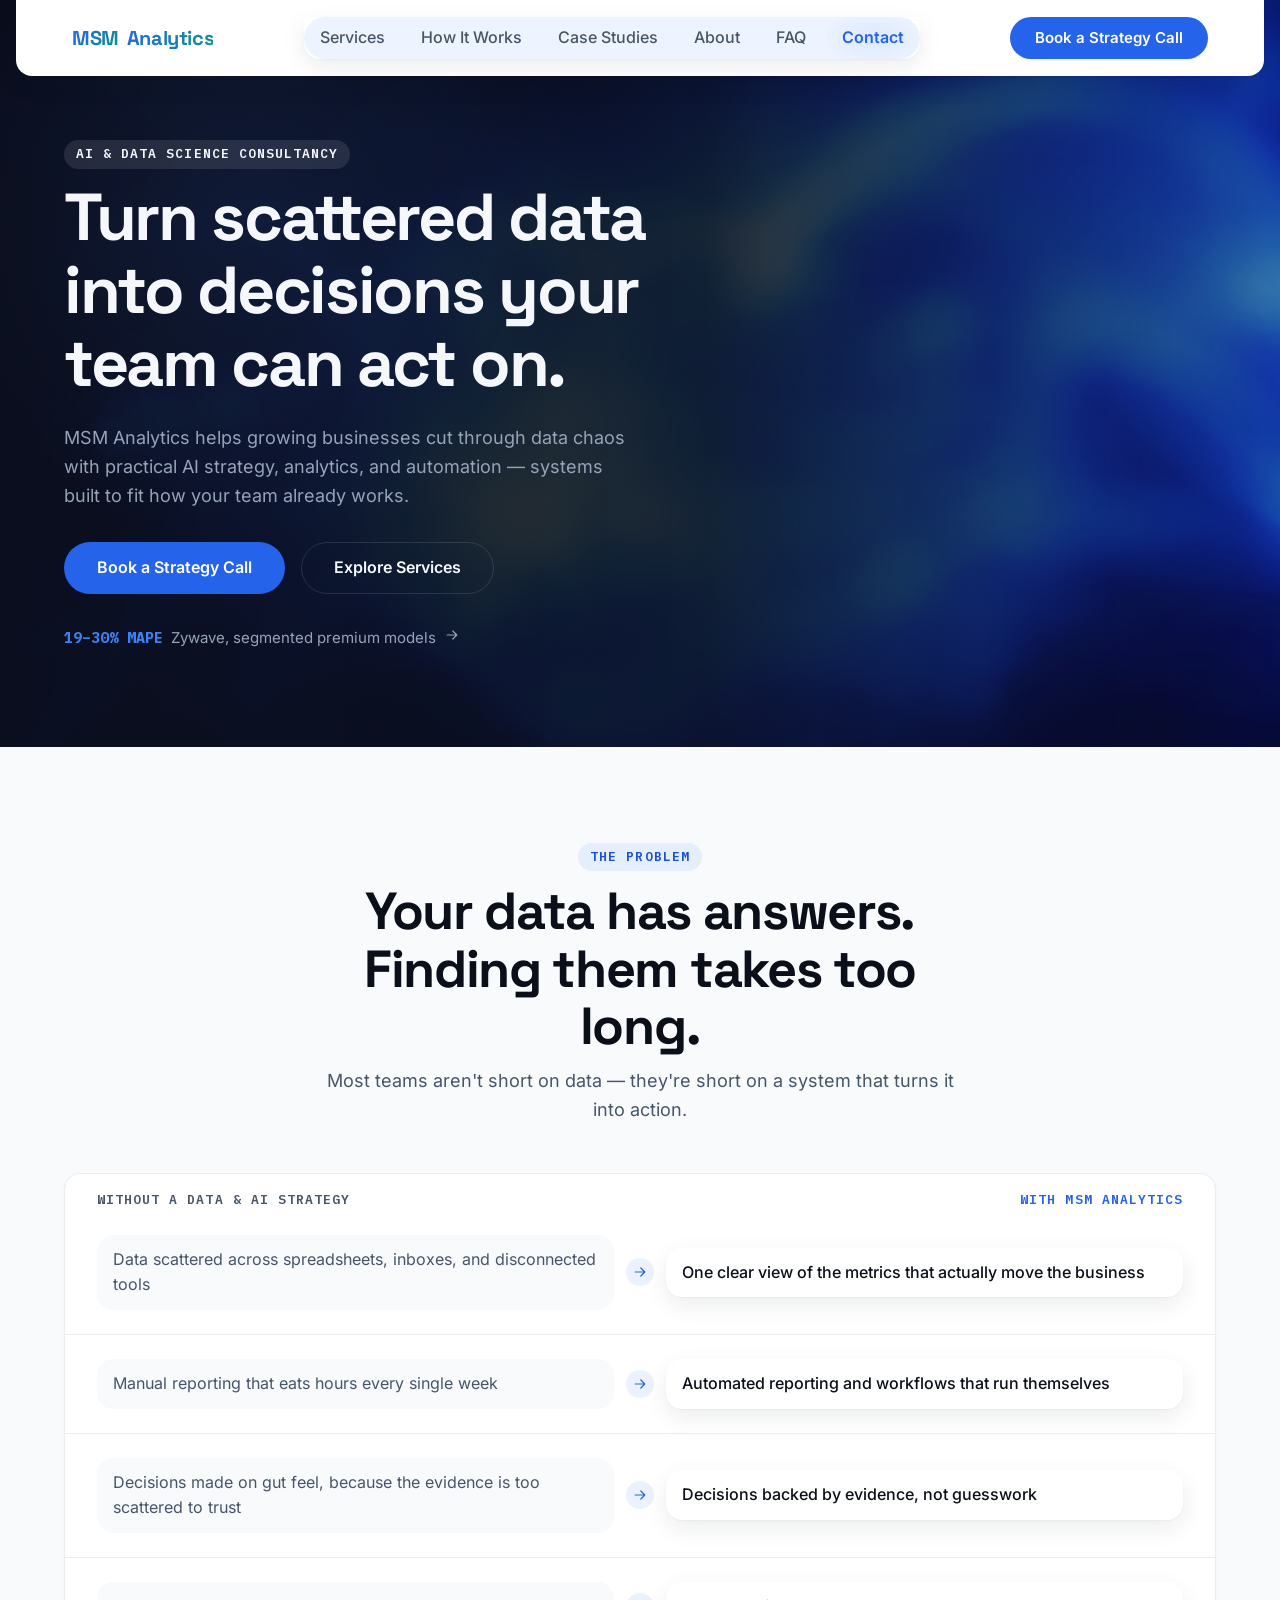
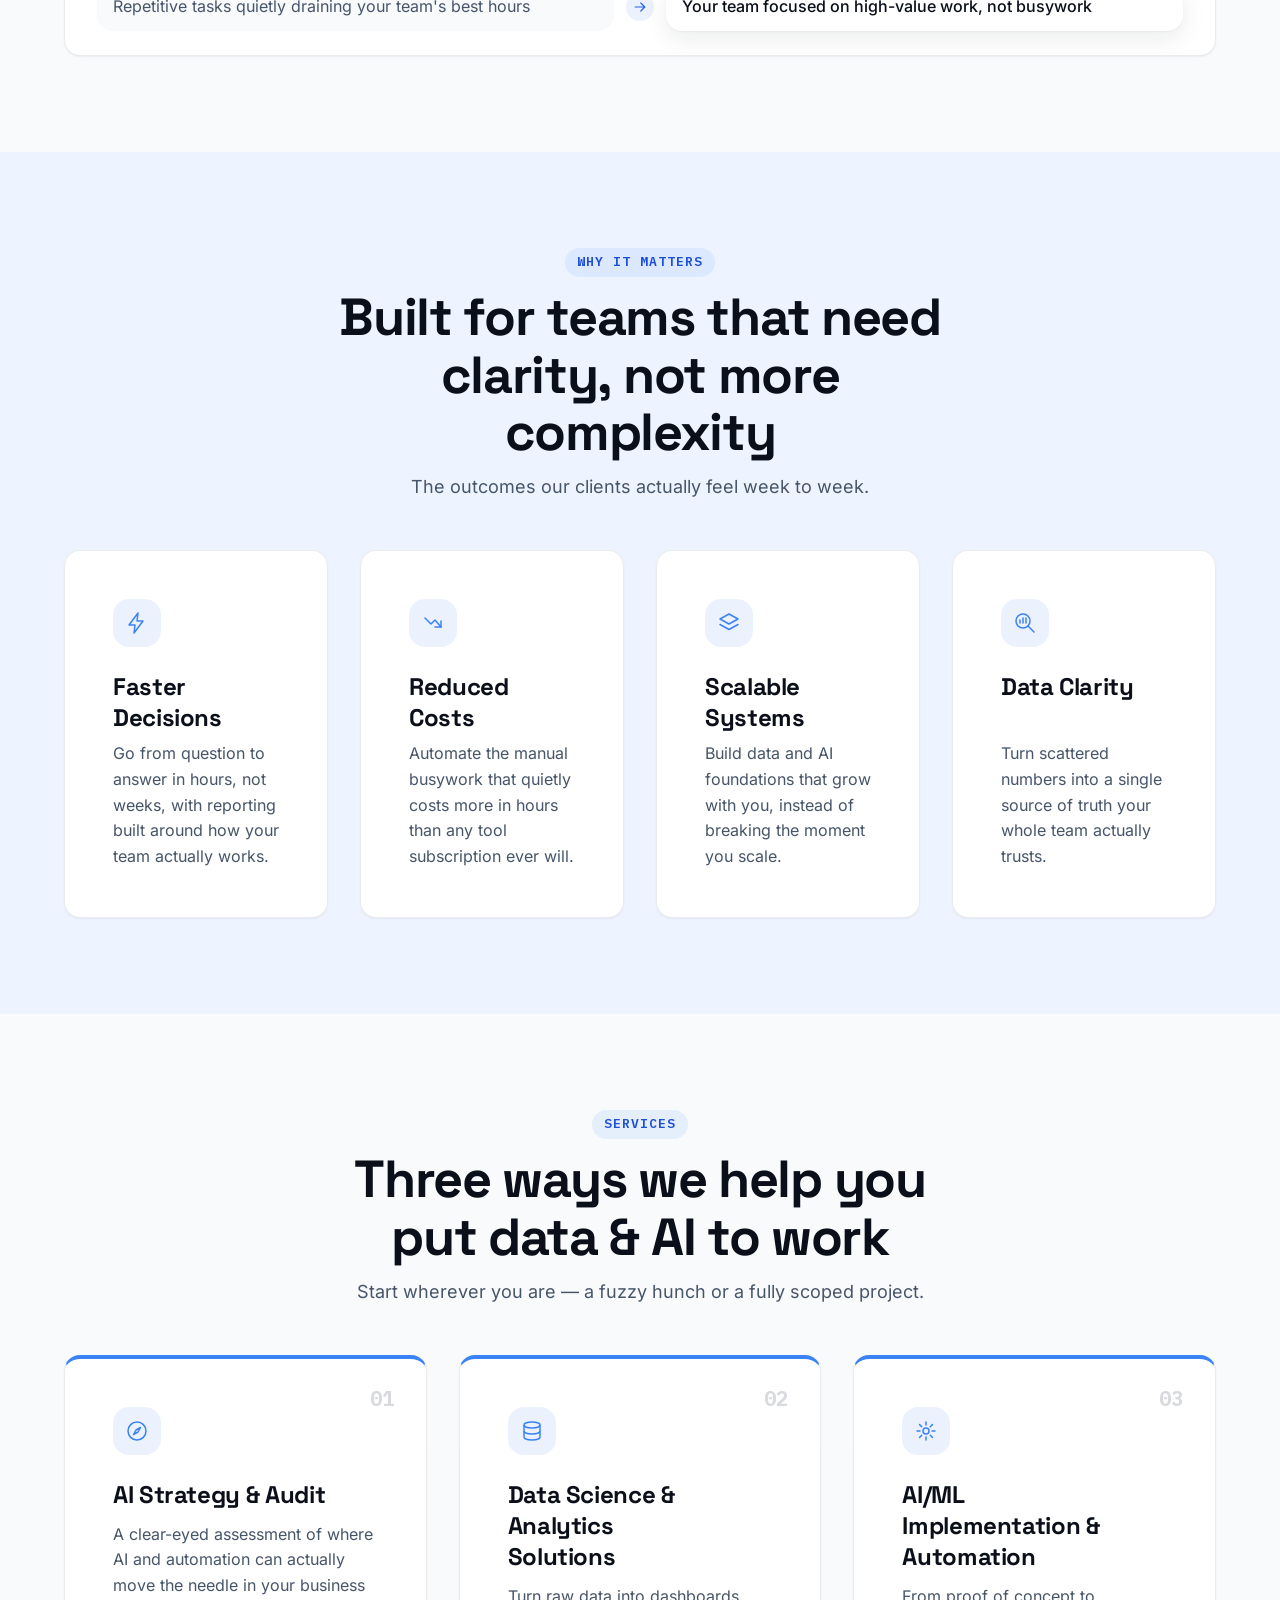
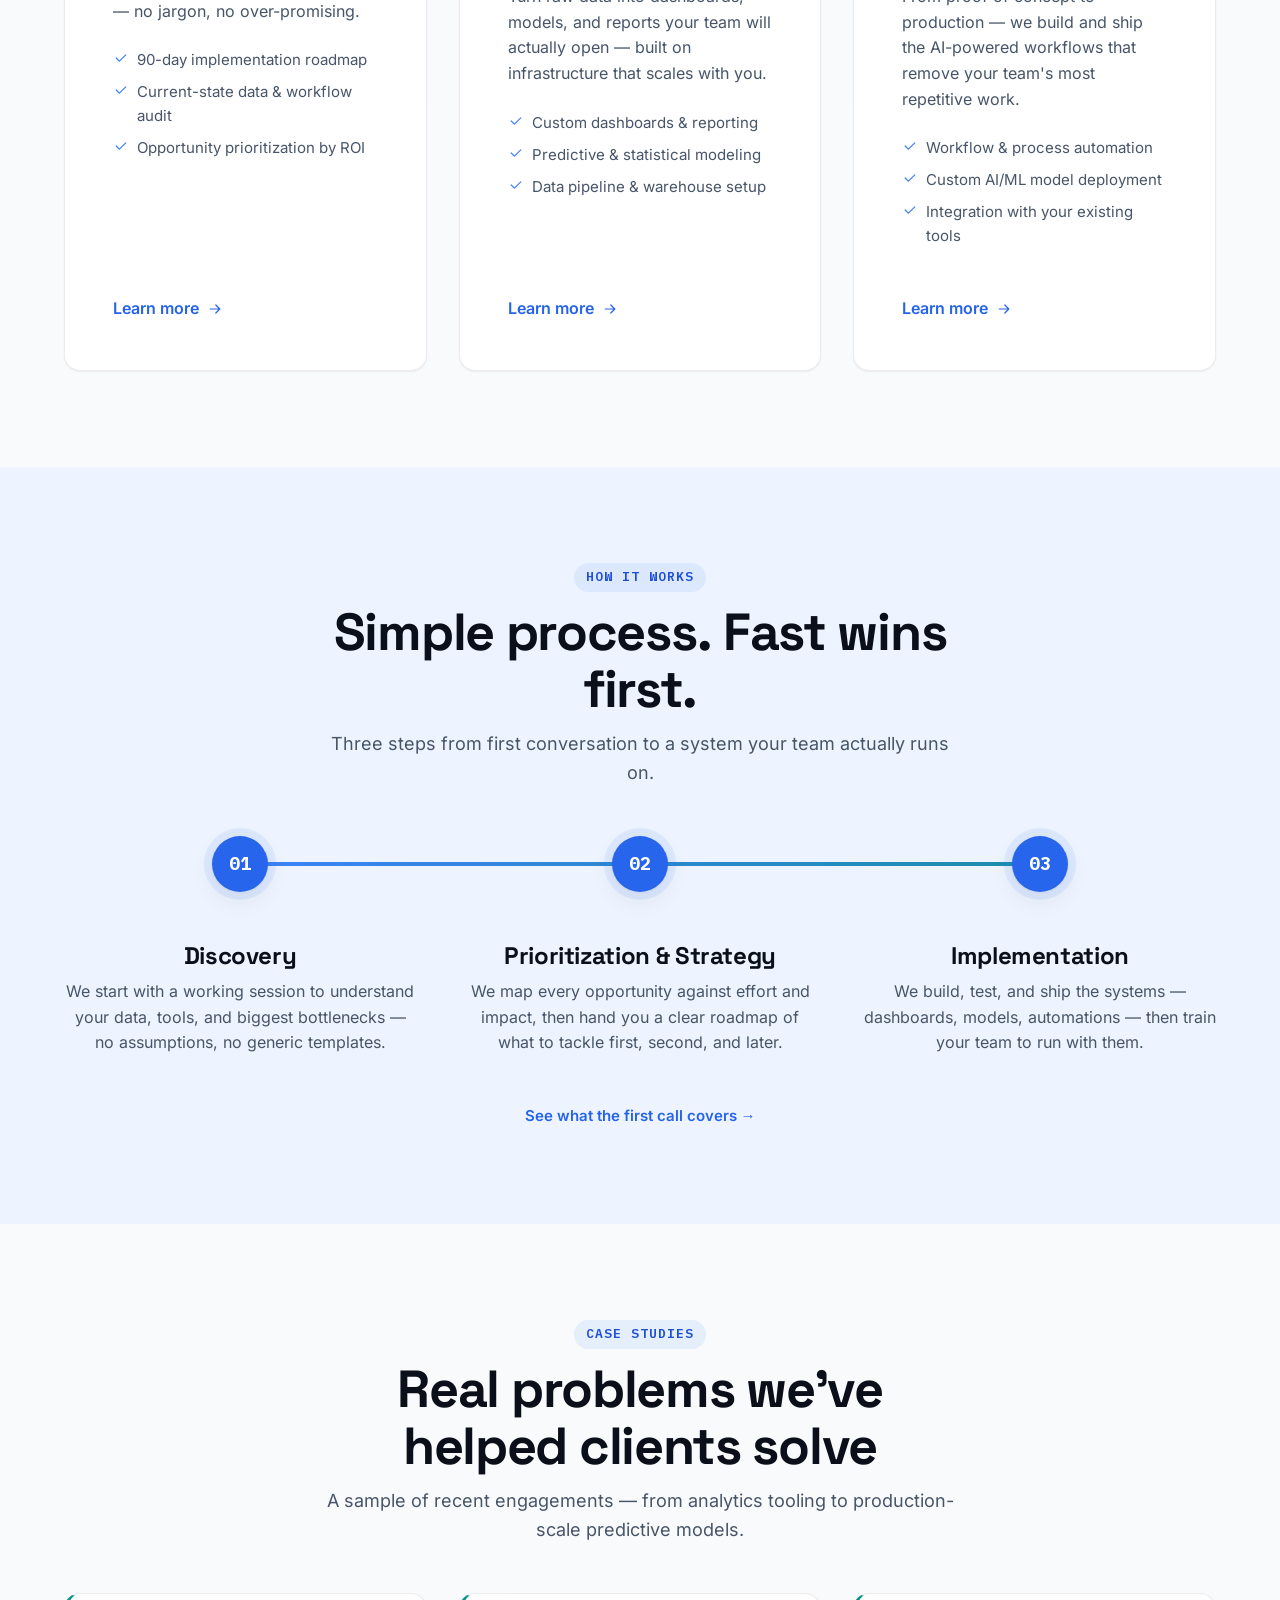
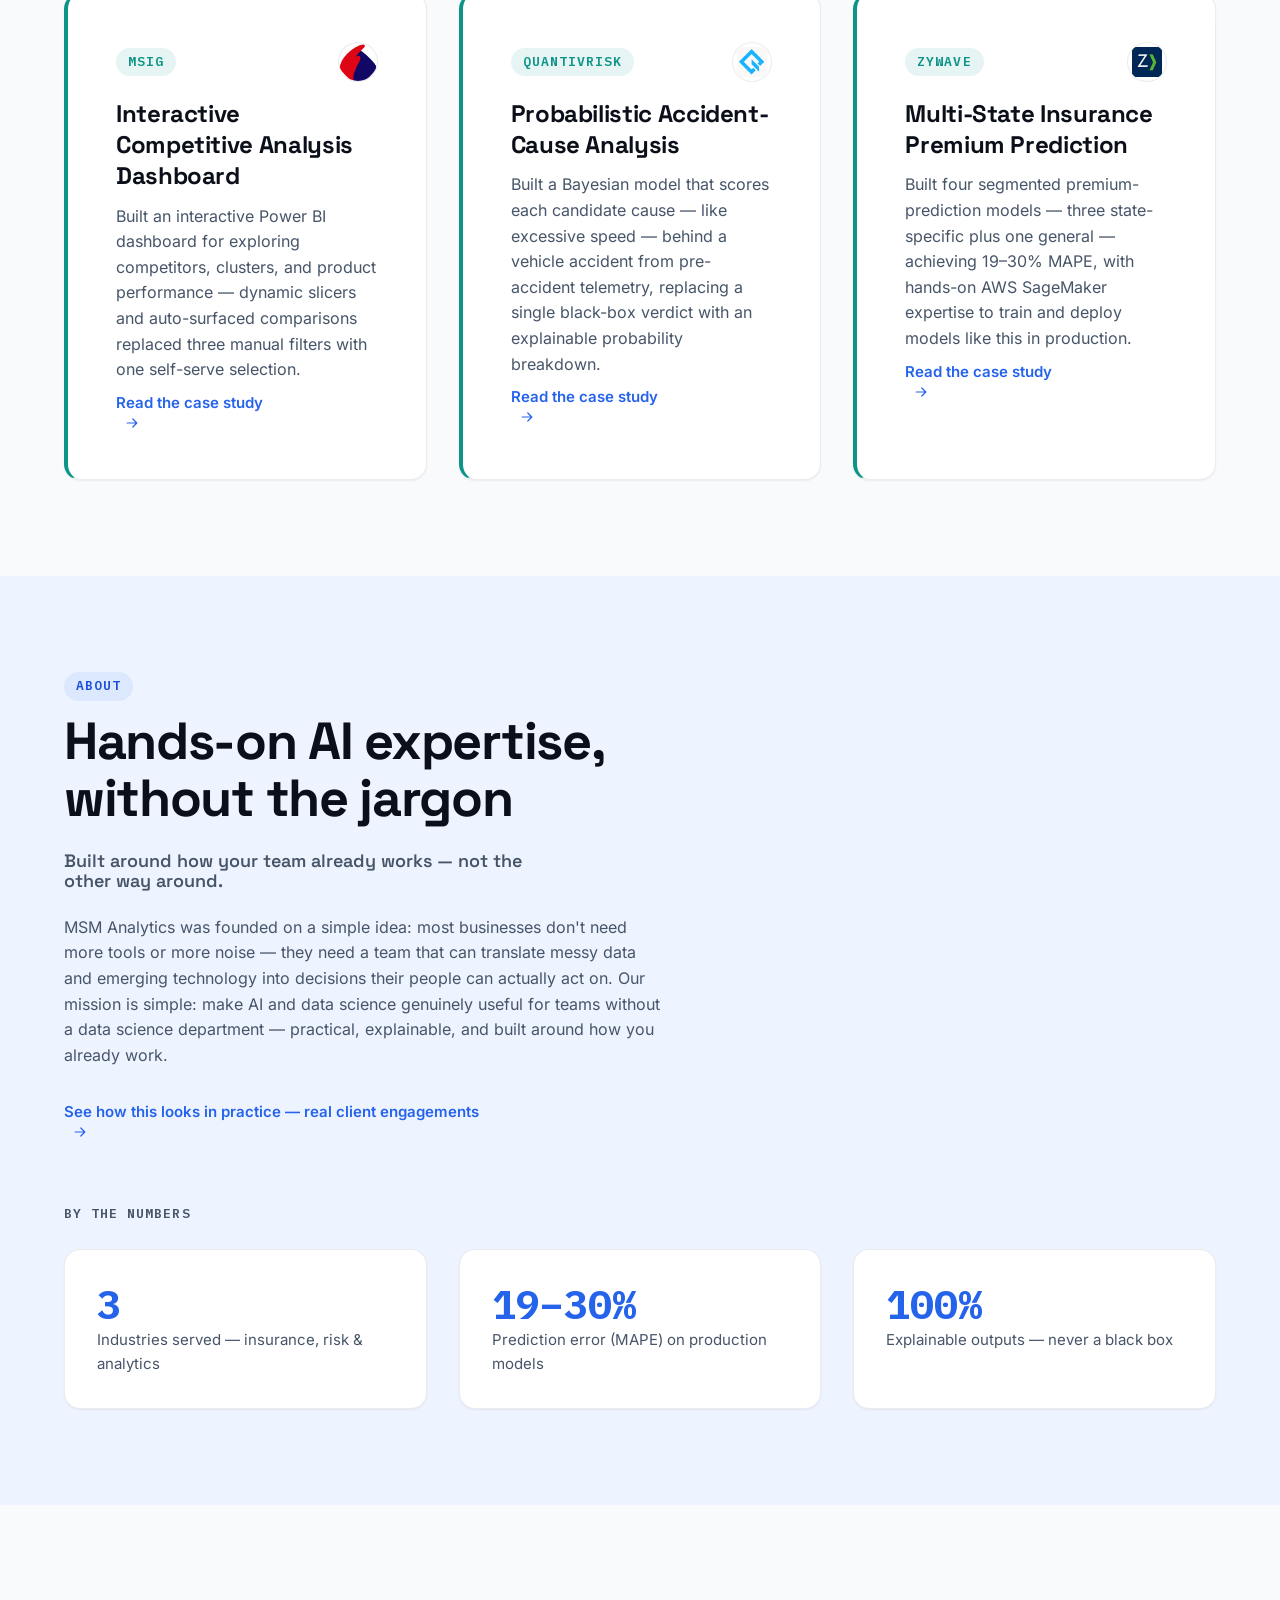
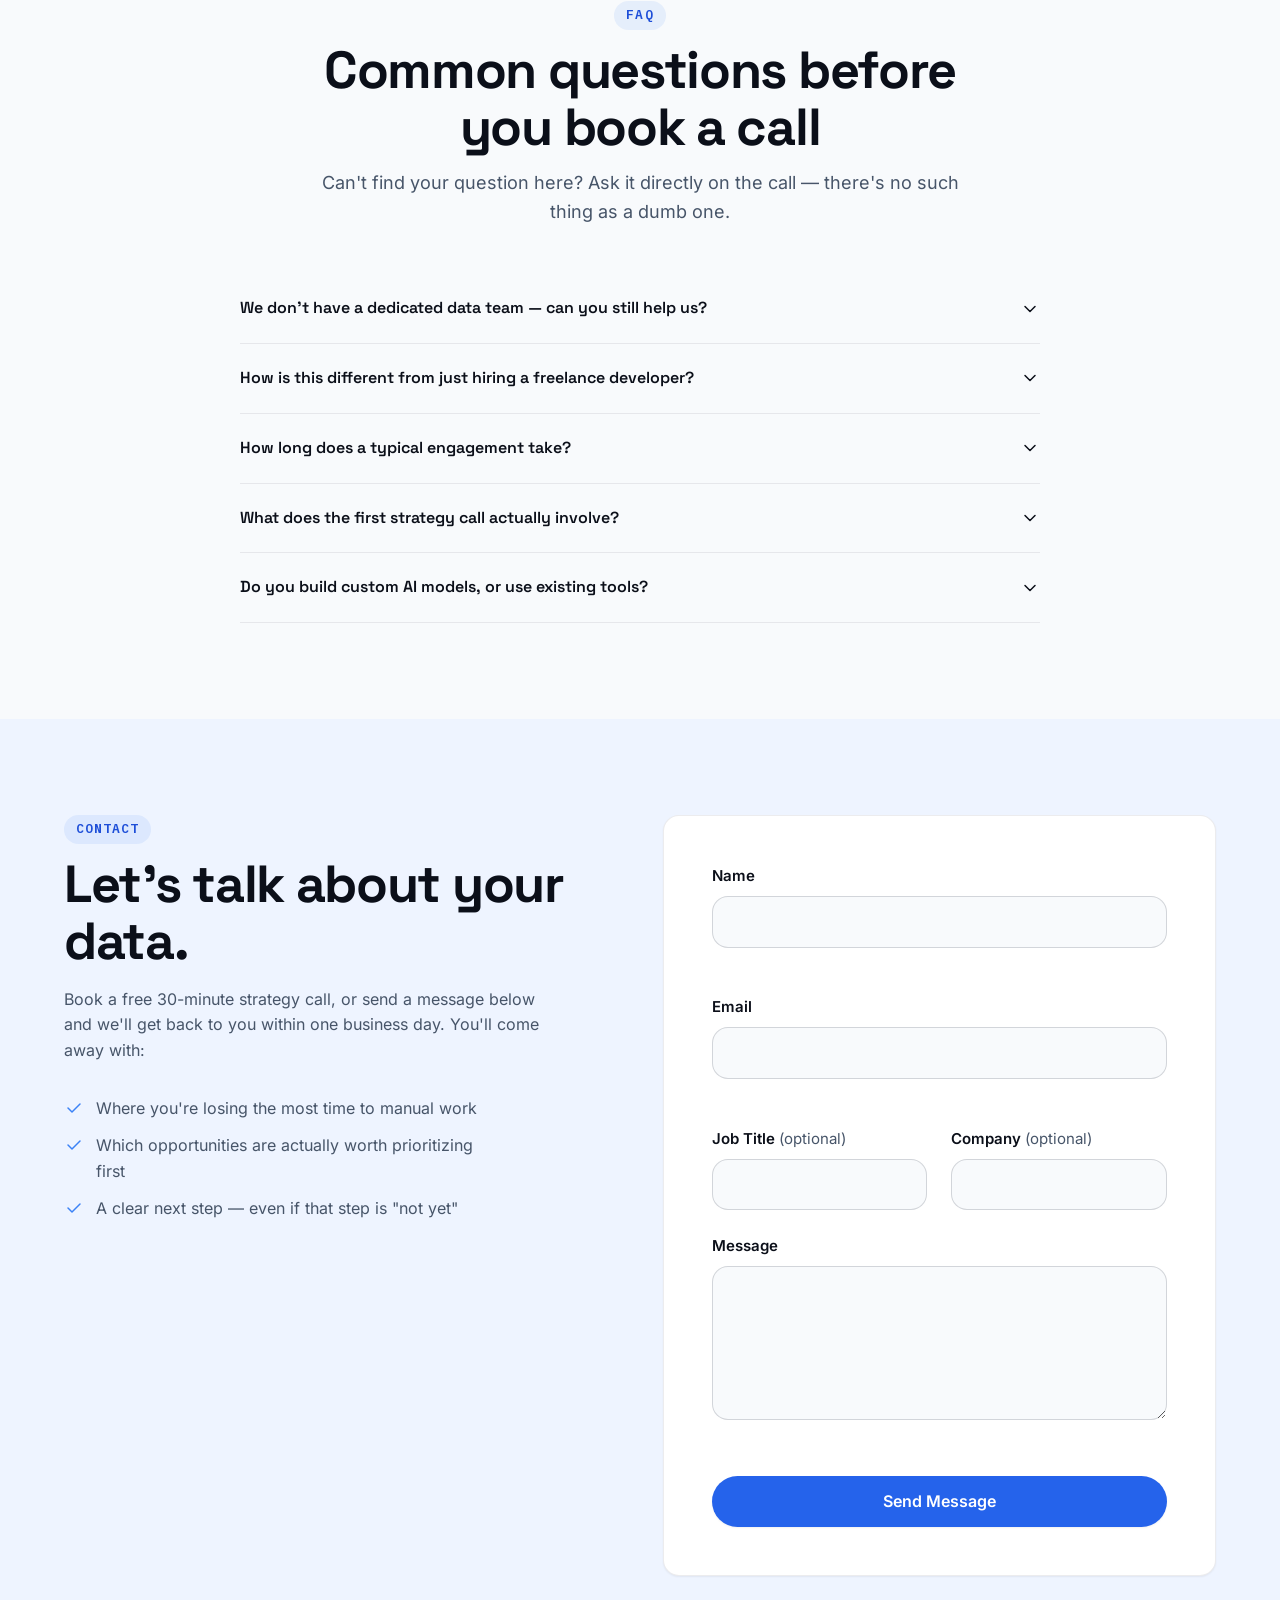
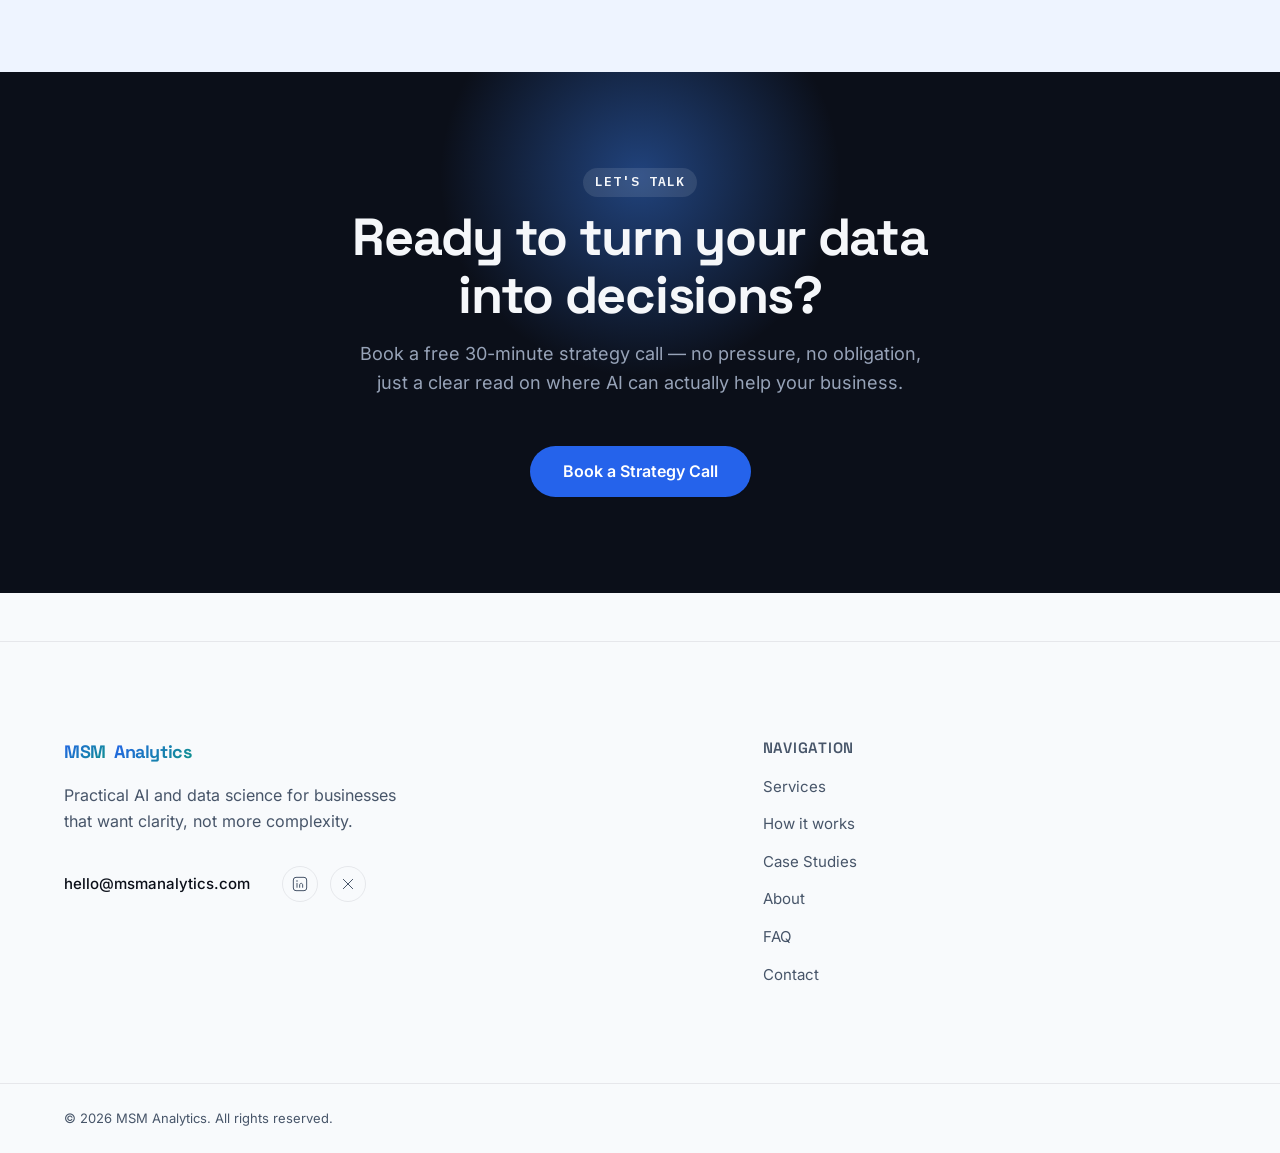
==== index.html @ e2c7cd50 "Add client logo chips to case-study cards and detail-page headers Option C from the placement propos" ====
<!DOCTYPE html>
<html lang="en">
<head>
  <meta charset="UTF-8">
  <meta name="viewport" content="width=device-width, initial-scale=1.0">
  <title>MSM Analytics — AI &amp; Data Science Consultancy</title>
  <meta name="description" content="MSM Analytics helps businesses adopt AI, automation, and data-driven decision-making through practical, hands-on consulting.">

  <meta name="robots" content="index, follow">

  <!-- Tells the browser this page implements its OWN dark theme on
       purpose. Without this, some browsers apply their own automatic
       "dark mode" or contrast adjustments to pages that don't declare
       a color-scheme, which can silently recolor text (most visibly on
       headings) and produce exactly the low-contrast, washed-out look
       we don't want — even though our CSS colors are unambiguous. -->
  <meta name="color-scheme" content="light">

  <!-- Simple inline SVG favicon (no external file needed yet, avoids a
       404 in the console). Swap for a real brand favicon later. -->
  <link rel="icon" type="image/svg+xml" href="data:image/svg+xml,<svg xmlns='http://www.w3.org/2000/svg' viewBox='0 0 100 100'><rect width='100' height='100' rx='20' fill='%233B82F6'/><text x='50' y='68' font-size='58' font-family='Arial, sans-serif' font-weight='bold' fill='white' text-anchor='middle'>M</text></svg>">

  <!-- Preloads ONLY the display face used above the fold (the hero H1,
       Space Grotesk) — not Inter, not IBM Plex Mono. Preloading every
       self-hosted font would make them compete for early bandwidth and
       lose the one that actually matters for first paint. This is what
       actually shortens the fallback-to-webfont swap window (the root
       cause); the document.fonts.ready gate in script.js is a separate
       fix for a separate problem — it stops the swap's reflow from
       being visible to layout-shift scoring if it still happens to land
       after the hero has already revealed, it doesn't make the swap
       itself faster. See CLAUDE.md. -->
  <link rel="preload" href="assets/fonts/space-grotesk-variable.woff2" as="font" type="font/woff2" crossorigin>

  <!-- Load order matters: reset first (neutralize browser defaults),
       then fonts (so variables.css can reference the families), then
       variables (design tokens), then base/layout styles, then
       responsive overrides last so they can win when needed. -->
  <link rel="stylesheet" href="css/reset.css">
  <link rel="stylesheet" href="css/fonts.css">
  <link rel="stylesheet" href="css/variables.css">
  <link rel="stylesheet" href="css/style.css">
  <link rel="stylesheet" href="css/responsive.css">
</head>
<body>

  <!-- Skip link: first focusable element on the page. Invisible until a
       keyboard user tabs to it, then lets them jump straight to <main>. -->
  <a class="skip-link" href="#main">Skip to main content</a>

  <!-- ======================================================================
       HEADER / NAVBAR — built in Step 1
       ====================================================================== -->
  <header class="navbar" id="navbar">
    <!-- Dims the rest of the page while the mobile menu is open. Lives
         first inside .navbar (not appended to <body>) so it inherits
         the header's own z-index:100 stacking context — sits below the
         pill/panel (painted after it in DOM order) but above everything
         outside .navbar, with no extra z-index math needed. Clicking it
         closes the menu, same as clicking outside. -->
    <div class="navbar__scrim" id="navbar-scrim"></div>

    <div class="container navbar__inner">

      <a href="#hero" class="navbar__logo">
        <span class="brand-mark">MSM</span>
        <span>Analytics</span>
      </a>

      <!-- Collapses into a dropdown on mobile, becomes a static row at
           980px+ (see responsive.css — raised from the shared 768px
           tablet breakpoint because 6 links + logo + CTA genuinely need
           the extra room). id is targeted by aria-controls on the
           toggle button below. -->
      <nav class="navbar__nav" id="navbar-nav" aria-label="Primary">
        <ul class="navbar__links">
          <li><a href="#services" class="navbar__link">Services</a></li>
          <li><a href="#how-it-works" class="navbar__link">How It Works</a></li>
          <li><a href="#work" class="navbar__link">Case Studies</a></li>
          <li><a href="#about" class="navbar__link">About</a></li>
          <li><a href="#faq" class="navbar__link">FAQ</a></li>
          <li><a href="#contact" class="navbar__link">Contact</a></li>
          <!-- Mobile/tablet only — the persistent .navbar__cta in
               .navbar__actions is hidden below 768px (the hamburger is
               still the primary nav action at that width; a second CTA
               competing with it in the same bar is confusing), so this
               gives those visitors the same CTA reachable via the
               dropdown instead, as the last item. -->
          <li class="navbar__links-cta">
            <a href="#contact" class="btn btn--primary btn--sm navbar__menu-cta">Book a Strategy Call</a>
          </li>
        </ul>
      </nav>

      <div class="navbar__actions">
        <!-- TODO: replace href with real Calendly URL once available -->
        <a href="#contact" class="btn btn--primary btn--sm navbar__cta">Book a Strategy Call</a>

        <button
          type="button"
          class="navbar__toggle"
          id="navbar-toggle"
          aria-expanded="false"
          aria-controls="navbar-nav"
          aria-label="Toggle navigation menu"
        >
          <span class="navbar__toggle-bar"></span>
          <span class="navbar__toggle-bar"></span>
          <span class="navbar__toggle-bar"></span>
        </button>
      </div>

    </div>
  </header>

  <main id="main">

    <!-- ====================================================================
         HERO — built in Step 2
         ==================================================================== -->
    <section id="hero" class="hero">
      <!-- Background video: "Flowing Blue Lights in Motion"
           Source: Mixkit (https://mixkit.co/free-stock-video/flowing-blue-lights-in-motion-101442/)
           Author: not individually credited on Mixkit (platform-published clip)
           License: Mixkit Stock Video Free License — free for commercial and
           personal use; attribution not required but appreciated.
           https://mixkit.co/license/#videoFree
           Downloaded and re-encoded locally (assets/video/hero-bg.mp4 /
           .webm) rather than hotlinked — see README.md for full credit and
           processing notes.

           <source> elements are attached by script.js, not written here,
           so prefers-reduced-motion / Save-Data / slow connections can
           skip the network request entirely rather than just hiding a
           video that already started downloading. The poster frame below
           is what actually renders in all of those cases, and is also
           the only thing that ever renders if the video errors out. -->
      <video
        class="hero__video"
        id="hero-video"
        autoplay
        muted
        loop
        playsinline
        preload="metadata"
        poster="assets/video/hero-poster.jpg"
        aria-hidden="true"
        tabindex="-1"
      ></video>
      <div class="hero__scrim" aria-hidden="true"></div>

      <div class="container hero__inner">

        <div class="hero__content reveal">
          <span class="section-heading__eyebrow">AI &amp; Data Science Consultancy</span>
          <h1 class="hero__title">Turn scattered data into decisions your team can act on.</h1>
          <p class="hero__subtitle">
            MSM Analytics helps growing businesses cut through data chaos with
            practical AI strategy, analytics, and automation — systems built
            to fit how your team already works.
          </p>
          <div class="hero__actions">
            <!-- TODO: replace href with real Calendly URL once available -->
            <a href="#contact" class="btn btn--primary">Book a Strategy Call</a>
            <a href="#services" class="btn btn--secondary">Explore Services</a>
          </div>

          <!-- A light duplicate of one number from About's stat band
               (see .about__stats), for visitors who never scroll past
               the hero. Reads as a citation (number + source), not a
               badge — no chip background, no pill shape — and links to
               the specific case study that earned the figure rather
               than the section in general. -->
          <a href="#case-study-zywave" class="hero__proof">
            <span class="hero__proof-value">19&ndash;30% MAPE</span>
            <span class="hero__proof-label">Zywave, segmented premium models</span>
            <svg viewBox="0 0 20 20" aria-hidden="true"><path d="M4 10h12M11 5l5 5-5 5" stroke="currentColor" stroke-width="1.5" fill="none" stroke-linecap="round" stroke-linejoin="round"/></svg>
          </a>
        </div>

      </div>
    </section>

    <!-- ====================================================================
         PROBLEM (Before / After) — built in Step 3
         ==================================================================== -->
    <section id="problem" class="problem section">
      <div class="container">

        <div class="section-heading reveal">
          <span class="section-heading__eyebrow">The Problem</span>
          <h2>Your data has answers. Finding them takes too long.</h2>
          <p>Most teams aren't short on data — they're short on a system that turns it into action.</p>
        </div>

        <div class="transform reveal-group">

          <div class="transform__labels" aria-hidden="true">
            <span class="transform__label">Without a data &amp; AI strategy</span>
            <span class="transform__label transform__label--after">With MSM Analytics</span>
          </div>

          <div class="transform__row reveal">
            <span class="transform__before">Data scattered across spreadsheets, inboxes, and disconnected tools</span>
            <span class="transform__arrow" aria-hidden="true"><svg viewBox="0 0 20 20"><path d="M4 10h12M11 5l5 5-5 5" stroke="currentColor" stroke-width="1.5" fill="none" stroke-linecap="round" stroke-linejoin="round"/></svg></span>
            <span class="transform__after">One clear view of the metrics that actually move the business</span>
          </div>

          <div class="transform__row reveal">
            <span class="transform__before">Manual reporting that eats hours every single week</span>
            <span class="transform__arrow" aria-hidden="true"><svg viewBox="0 0 20 20"><path d="M4 10h12M11 5l5 5-5 5" stroke="currentColor" stroke-width="1.5" fill="none" stroke-linecap="round" stroke-linejoin="round"/></svg></span>
            <span class="transform__after">Automated reporting and workflows that run themselves</span>
          </div>

          <div class="transform__row reveal">
            <span class="transform__before">Decisions made on gut feel, because the evidence is too scattered to trust</span>
            <span class="transform__arrow" aria-hidden="true"><svg viewBox="0 0 20 20"><path d="M4 10h12M11 5l5 5-5 5" stroke="currentColor" stroke-width="1.5" fill="none" stroke-linecap="round" stroke-linejoin="round"/></svg></span>
            <span class="transform__after">Decisions backed by evidence, not guesswork</span>
          </div>

          <div class="transform__row reveal">
            <span class="transform__before">Repetitive tasks quietly draining your team's best hours</span>
            <span class="transform__arrow" aria-hidden="true"><svg viewBox="0 0 20 20"><path d="M4 10h12M11 5l5 5-5 5" stroke="currentColor" stroke-width="1.5" fill="none" stroke-linecap="round" stroke-linejoin="round"/></svg></span>
            <span class="transform__after">Your team focused on high-value work, not busywork</span>
          </div>

        </div>
      </div>
    </section>

    <!-- ====================================================================
         BENEFITS — built in Step 4
         ==================================================================== -->
    <section id="benefits" class="benefits section section--tint">
      <div class="container">

        <div class="section-heading reveal">
          <span class="section-heading__eyebrow">Why It Matters</span>
          <h2>Built for teams that need clarity, not more complexity</h2>
          <p>The outcomes our clients actually feel week to week.</p>
        </div>

        <div class="grid-4 reveal-group">

          <article class="card reveal">
            <span class="icon-badge" aria-hidden="true">
              <svg viewBox="0 0 24 24"><path d="M13 2 4 14h6l-1 8 9-12h-6l1-8Z" stroke="currentColor" stroke-width="1.5" stroke-linejoin="round" fill="none"/></svg>
            </span>
            <h3>Faster Decisions</h3>
            <p>Go from question to answer in hours, not weeks, with reporting built around how your team actually works.</p>
          </article>

          <article class="card reveal">
            <span class="icon-badge" aria-hidden="true">
              <svg viewBox="0 0 24 24"><path d="M4 7l6 6 4-4 6 7" stroke="currentColor" stroke-width="1.5" fill="none" stroke-linecap="round" stroke-linejoin="round"/><path d="M14 16h6v-6" stroke="currentColor" stroke-width="1.5" fill="none" stroke-linecap="round" stroke-linejoin="round"/></svg>
            </span>
            <h3>Reduced Costs</h3>
            <p>Automate the manual busywork that quietly costs more in hours than any tool subscription ever will.</p>
          </article>

          <article class="card reveal">
            <span class="icon-badge" aria-hidden="true">
              <svg viewBox="0 0 24 24"><path d="M12 3 3 8l9 5 9-5-9-5Z" stroke="currentColor" stroke-width="1.5" stroke-linejoin="round" fill="none"/><path d="M3 13.5l9 5 9-5" stroke="currentColor" stroke-width="1.5" fill="none" stroke-linecap="round" stroke-linejoin="round"/></svg>
            </span>
            <h3>Scalable Systems</h3>
            <p>Build data and AI foundations that grow with you, instead of breaking the moment you scale.</p>
          </article>

          <article class="card reveal">
            <span class="icon-badge" aria-hidden="true">
              <svg viewBox="0 0 24 24"><circle cx="10" cy="10" r="7" stroke="currentColor" stroke-width="1.5" fill="none"/><path d="M15 15l6 6" stroke="currentColor" stroke-width="1.5" stroke-linecap="round"/><path d="M7 12v-3M10 12V7M13 12v-5" stroke="currentColor" stroke-width="1.5" stroke-linecap="round"/></svg>
            </span>
            <h3>Data Clarity</h3>
            <p>Turn scattered numbers into a single source of truth your whole team actually trusts.</p>
          </article>

        </div>
      </div>
    </section>

    <!-- ====================================================================
         SERVICES — built in Step 5
         ==================================================================== -->
    <section id="services" class="services section">
      <div class="container">

        <div class="section-heading reveal">
          <span class="section-heading__eyebrow">Services</span>
          <h2>Three ways we help you put data &amp; AI to work</h2>
          <p>Start wherever you are — a fuzzy hunch or a fully scoped project.</p>
        </div>

        <div class="grid-3 reveal-group">

          <article class="card card--service reveal">
            <span class="card--service__index" aria-hidden="true">01</span>
            <span class="icon-badge" aria-hidden="true">
              <svg viewBox="0 0 24 24"><circle cx="12" cy="12" r="9" stroke="currentColor" stroke-width="1.5" fill="none"/><path d="M15.5 8.5 13 13l-4.5 2.5L11 11l4.5-2.5Z" stroke="currentColor" stroke-width="1.5" stroke-linejoin="round" fill="none"/></svg>
            </span>
            <h3>AI Strategy &amp; Audit</h3>
            <p>A clear-eyed assessment of where AI and automation can actually move the needle in your business — no jargon, no over-promising.</p>
            <ul class="card--service__features">
              <li><svg viewBox="0 0 20 20" aria-hidden="true"><path d="M4 10l4 4 8-8" stroke="currentColor" stroke-width="1.5" fill="none" stroke-linecap="round" stroke-linejoin="round"/></svg>90-day implementation roadmap</li>
              <li><svg viewBox="0 0 20 20" aria-hidden="true"><path d="M4 10l4 4 8-8" stroke="currentColor" stroke-width="1.5" fill="none" stroke-linecap="round" stroke-linejoin="round"/></svg>Current-state data &amp; workflow audit</li>
              <li><svg viewBox="0 0 20 20" aria-hidden="true"><path d="M4 10l4 4 8-8" stroke="currentColor" stroke-width="1.5" fill="none" stroke-linecap="round" stroke-linejoin="round"/></svg>Opportunity prioritization by ROI</li>
            </ul>
            <a href="#contact" class="card--service__link">
              Learn more
              <svg viewBox="0 0 20 20" aria-hidden="true"><path d="M4 10h12M11 5l5 5-5 5" stroke="currentColor" stroke-width="1.5" fill="none" stroke-linecap="round" stroke-linejoin="round"/></svg>
            </a>
          </article>

          <article class="card card--service reveal">
            <span class="card--service__index" aria-hidden="true">02</span>
            <span class="icon-badge" aria-hidden="true">
              <svg viewBox="0 0 24 24"><ellipse cx="12" cy="6" rx="8" ry="3" stroke="currentColor" stroke-width="1.5" fill="none"/><path d="M4 6v6c0 1.7 3.6 3 8 3s8-1.3 8-3V6" stroke="currentColor" stroke-width="1.5" fill="none"/><path d="M4 12v6c0 1.7 3.6 3 8 3s8-1.3 8-3v-6" stroke="currentColor" stroke-width="1.5" fill="none"/></svg>
            </span>
            <h3>Data Science &amp; Analytics Solutions</h3>
            <p>Turn raw data into dashboards, models, and reports your team will actually open — built on infrastructure that scales with you.</p>
            <ul class="card--service__features">
              <li><svg viewBox="0 0 20 20" aria-hidden="true"><path d="M4 10l4 4 8-8" stroke="currentColor" stroke-width="1.5" fill="none" stroke-linecap="round" stroke-linejoin="round"/></svg>Custom dashboards &amp; reporting</li>
              <li><svg viewBox="0 0 20 20" aria-hidden="true"><path d="M4 10l4 4 8-8" stroke="currentColor" stroke-width="1.5" fill="none" stroke-linecap="round" stroke-linejoin="round"/></svg>Predictive &amp; statistical modeling</li>
              <li><svg viewBox="0 0 20 20" aria-hidden="true"><path d="M4 10l4 4 8-8" stroke="currentColor" stroke-width="1.5" fill="none" stroke-linecap="round" stroke-linejoin="round"/></svg>Data pipeline &amp; warehouse setup</li>
            </ul>
            <a href="#contact" class="card--service__link">
              Learn more
              <svg viewBox="0 0 20 20" aria-hidden="true"><path d="M4 10h12M11 5l5 5-5 5" stroke="currentColor" stroke-width="1.5" fill="none" stroke-linecap="round" stroke-linejoin="round"/></svg>
            </a>
          </article>

          <article class="card card--service reveal">
            <span class="card--service__index" aria-hidden="true">03</span>
            <span class="icon-badge" aria-hidden="true">
              <svg viewBox="0 0 24 24"><circle cx="12" cy="12" r="3" stroke="currentColor" stroke-width="1.5" fill="none"/><path d="M12 3v3M12 18v3M21 12h-3M6 12H3M18.4 5.6l-2.1 2.1M7.7 16.3l-2.1 2.1M18.4 18.4l-2.1-2.1M7.7 7.7 5.6 5.6" stroke="currentColor" stroke-width="1.5" stroke-linecap="round"/></svg>
            </span>
            <h3>AI/ML Implementation &amp; Automation</h3>
            <p>From proof of concept to production — we build and ship the AI-powered workflows that remove your team's most repetitive work.</p>
            <ul class="card--service__features">
              <li><svg viewBox="0 0 20 20" aria-hidden="true"><path d="M4 10l4 4 8-8" stroke="currentColor" stroke-width="1.5" fill="none" stroke-linecap="round" stroke-linejoin="round"/></svg>Workflow &amp; process automation</li>
              <li><svg viewBox="0 0 20 20" aria-hidden="true"><path d="M4 10l4 4 8-8" stroke="currentColor" stroke-width="1.5" fill="none" stroke-linecap="round" stroke-linejoin="round"/></svg>Custom AI/ML model deployment</li>
              <li><svg viewBox="0 0 20 20" aria-hidden="true"><path d="M4 10l4 4 8-8" stroke="currentColor" stroke-width="1.5" fill="none" stroke-linecap="round" stroke-linejoin="round"/></svg>Integration with your existing tools</li>
            </ul>
            <a href="#contact" class="card--service__link">
              Learn more
              <svg viewBox="0 0 20 20" aria-hidden="true"><path d="M4 10h12M11 5l5 5-5 5" stroke="currentColor" stroke-width="1.5" fill="none" stroke-linecap="round" stroke-linejoin="round"/></svg>
            </a>
          </article>

        </div>

      </div>
    </section>

    <!-- ====================================================================
         HOW IT WORKS — built in Step 6
         ==================================================================== -->
    <section id="how-it-works" class="how-it-works section section--tint">
      <div class="container">

        <div class="section-heading reveal">
          <span class="section-heading__eyebrow">How it works</span>
          <h2>Simple process. Fast wins first.</h2>
          <p>Three steps from first conversation to a system your team actually runs on.</p>
        </div>

        <ol class="how-it-works__list reveal-group">

          <li class="how-it-works__step reveal">
            <span class="step-number" aria-hidden="true">01</span>
            <div class="how-it-works__step-content">
              <h3>Discovery</h3>
              <p>We start with a working session to understand your data, tools, and biggest bottlenecks — no assumptions, no generic templates.</p>
            </div>
          </li>

          <li class="how-it-works__step reveal">
            <span class="step-number" aria-hidden="true">02</span>
            <div class="how-it-works__step-content">
              <h3>Prioritization &amp; Strategy</h3>
              <p>We map every opportunity against effort and impact, then hand you a clear roadmap of what to tackle first, second, and later.</p>
            </div>
          </li>

          <li class="how-it-works__step reveal">
            <span class="step-number" aria-hidden="true">03</span>
            <div class="how-it-works__step-content">
              <h3>Implementation</h3>
              <p>We build, test, and ship the systems — dashboards, models, automations — then train your team to run with them.</p>
            </div>
          </li>

        </ol>

        <div class="how-it-works__cta reveal">
          <a href="#faq" class="how-it-works__cta-link">See what the first call covers →</a>
        </div>

      </div>
    </section>

    <!-- ====================================================================
         CASE STUDIES — real client engagements
         ==================================================================== -->
    <section id="work" class="work section">
      <div class="container">

        <div class="section-heading reveal">
          <span class="section-heading__eyebrow">Case Studies</span>
          <h2>Real problems we've helped clients solve</h2>
          <p>A sample of recent engagements — from analytics tooling to production-scale predictive models.</p>
        </div>

        <div class="grid-3 reveal-group">

          <article class="card card--work reveal">
            <div class="card--work__header">
              <span class="card--work__client">MSIG</span>
              <span class="client-logo-chip client-logo-chip--crop">
                <img src="assets/logos/msig.webp" width="500" height="760" alt="MSIG logo">
              </span>
            </div>
            <h3>Interactive Competitive Analysis Dashboard</h3>
            <p>Built an interactive Power BI dashboard for exploring competitors, clusters, and product performance — dynamic slicers and auto-surfaced comparisons replaced three manual filters with one self-serve selection.</p>
            <a href="case-studies/msig-competitive-analysis-dashboard.html" class="case-study__link">
              Read the case study
              <svg viewBox="0 0 20 20" aria-hidden="true"><path d="M4 10h12M11 5l5 5-5 5" stroke="currentColor" stroke-width="1.5" fill="none" stroke-linecap="round" stroke-linejoin="round"/></svg>
            </a>
          </article>

          <article class="card card--work reveal">
            <div class="card--work__header">
              <span class="card--work__client">QuantivRisk</span>
              <span class="client-logo-chip">
                <img src="assets/logos/quantivrisk.jpg" width="200" height="200" alt="QuantivRisk logo">
              </span>
            </div>
            <h3>Probabilistic Accident-Cause Analysis</h3>
            <p>Built a Bayesian model that scores each candidate cause — like excessive speed — behind a vehicle accident from pre-accident telemetry, replacing a single black-box verdict with an explainable probability breakdown.</p>
            <a href="case-studies/quantivrisk-accident-causation-analysis.html" class="case-study__link">
              Read the case study
              <svg viewBox="0 0 20 20" aria-hidden="true"><path d="M4 10h12M11 5l5 5-5 5" stroke="currentColor" stroke-width="1.5" fill="none" stroke-linecap="round" stroke-linejoin="round"/></svg>
            </a>
          </article>

          <article class="card card--work reveal" id="case-study-zywave">
            <div class="card--work__header">
              <span class="card--work__client">Zywave</span>
              <span class="client-logo-chip">
                <img src="assets/logos/zywave.jpg" width="100" height="100" alt="Zywave logo">
              </span>
            </div>
            <h3>Multi-State Insurance Premium Prediction</h3>
            <p>Built four segmented premium-prediction models — three state-specific plus one general — achieving 19–30% MAPE, with hands-on AWS SageMaker expertise to train and deploy models like this in production.</p>
            <a href="case-studies/zywave-multi-state-premium-prediction.html" class="case-study__link">
              Read the case study
              <svg viewBox="0 0 20 20" aria-hidden="true"><path d="M4 10h12M11 5l5 5-5 5" stroke="currentColor" stroke-width="1.5" fill="none" stroke-linecap="round" stroke-linejoin="round"/></svg>
            </a>
          </article>

        </div>
      </div>
    </section>

    <!-- ====================================================================
         ABOUT — built in Step 7
         ==================================================================== -->
    <section id="about" class="about section section--tint">
      <div class="container">

        <div class="about__content reveal">
          <span class="section-heading__eyebrow">About</span>
          <h2>Hands-on AI expertise, without the jargon</h2>
          <h4>Built around how your team already works — not the other way around.</h4>
          <p>
            MSM Analytics was founded on a simple idea: most businesses don't need
            more tools or more noise — they need a team that can translate messy
            data and emerging technology into decisions their people can actually
            act on. Our mission is simple: make AI and data science genuinely
            useful for teams without a data science department — practical,
            explainable, and built around how you already work.
          </p>
          <a href="#work" class="about__proof-link">
            See how this looks in practice — real client engagements
            <svg viewBox="0 0 20 20" aria-hidden="true"><path d="M4 10h12M11 5l5 5-5 5" stroke="currentColor" stroke-width="1.5" fill="none" stroke-linecap="round" stroke-linejoin="round"/></svg>
          </a>
        </div>

        <!-- Real proof points instead of a placeholder team photo — an
             empty "photo coming soon" box undermines credibility more
             than not having a photo at all. Numbers are grounded in the
             actual case studies above, not invented. Its own full-width
             row (not a sidebar card) so it reads as a claim of its own,
             not an accessory to the bio. -->
        <div class="about__stats reveal">
          <span class="about__proof-eyebrow" id="about-stats-heading">By the numbers</span>

          <div class="grid-3 reveal-group" role="group" aria-labelledby="about-stats-heading">
            <div class="card about__stat reveal">
              <span class="about__proof-value js-counter">3</span>
              <span class="about__proof-label">Industries served — insurance, risk &amp; analytics</span>
            </div>

            <div class="card about__stat reveal">
              <span class="about__proof-value js-counter">19&ndash;30%</span>
              <span class="about__proof-label">Prediction error (MAPE) on production models</span>
            </div>

            <div class="card about__stat reveal">
              <span class="about__proof-value js-counter">100%</span>
              <span class="about__proof-label">Explainable outputs — never a black box</span>
            </div>
          </div>
        </div>

      </div>
    </section>

    <!-- ====================================================================
         FAQ — built in Step 8
         ==================================================================== -->
    <section id="faq" class="faq section">
      <div class="container">

        <div class="section-heading reveal">
          <span class="section-heading__eyebrow">FAQ</span>
          <h2>Common questions before you book a call</h2>
          <p>Can't find your question here? Ask it directly on the call — there's no such thing as a dumb one.</p>
        </div>

        <div class="faq__list" id="faq-list">

          <div class="faq__item reveal">
            <h3 class="faq__question">
              <button type="button" class="faq__trigger" aria-expanded="false" aria-controls="faq-panel-1" id="faq-header-1">
                <span>We don't have a dedicated data team — can you still help us?</span>
                <span class="faq__icon" aria-hidden="true">
                  <svg viewBox="0 0 20 20"><path d="M5 7.5 10 12.5 15 7.5" stroke="currentColor" stroke-width="1.5" fill="none" stroke-linecap="round" stroke-linejoin="round"/></svg>
                </span>
              </button>
            </h3>
            <div class="faq__panel" id="faq-panel-1" role="region" aria-labelledby="faq-header-1">
              <div class="faq__panel-inner">
                <p>Yes — most of our clients don't have one either. We work with the data and tools you already have, and we're deliberate about building systems your existing team can actually maintain without hiring a data scientist.</p>
              </div>
            </div>
          </div>

          <div class="faq__item reveal">
            <h3 class="faq__question">
              <button type="button" class="faq__trigger" aria-expanded="false" aria-controls="faq-panel-2" id="faq-header-2">
                <span>How is this different from just hiring a freelance developer?</span>
                <span class="faq__icon" aria-hidden="true">
                  <svg viewBox="0 0 20 20"><path d="M5 7.5 10 12.5 15 7.5" stroke="currentColor" stroke-width="1.5" fill="none" stroke-linecap="round" stroke-linejoin="round"/></svg>
                </span>
              </button>
            </h3>
            <div class="faq__panel" id="faq-panel-2" role="region" aria-labelledby="faq-header-2">
              <div class="faq__panel-inner">
                <p>A freelancer builds what you ask for. We start by figuring out what's actually worth building — through a structured audit and prioritization process — so you're not paying to automate the wrong thing.</p>
              </div>
            </div>
          </div>

          <div class="faq__item reveal">
            <h3 class="faq__question">
              <button type="button" class="faq__trigger" aria-expanded="false" aria-controls="faq-panel-3" id="faq-header-3">
                <span>How long does a typical engagement take?</span>
                <span class="faq__icon" aria-hidden="true">
                  <svg viewBox="0 0 20 20"><path d="M5 7.5 10 12.5 15 7.5" stroke="currentColor" stroke-width="1.5" fill="none" stroke-linecap="round" stroke-linejoin="round"/></svg>
                </span>
              </button>
            </h3>
            <div class="faq__panel" id="faq-panel-3" role="region" aria-labelledby="faq-header-3">
              <div class="faq__panel-inner">
                <p>It depends on scope, but most projects move from discovery to a working system in 4–8 weeks. We'll give you a specific timeline after the initial strategy call, not before.</p>
              </div>
            </div>
          </div>

          <div class="faq__item reveal">
            <h3 class="faq__question">
              <button type="button" class="faq__trigger" aria-expanded="false" aria-controls="faq-panel-4" id="faq-header-4">
                <span>What does the first strategy call actually involve?</span>
                <span class="faq__icon" aria-hidden="true">
                  <svg viewBox="0 0 20 20"><path d="M5 7.5 10 12.5 15 7.5" stroke="currentColor" stroke-width="1.5" fill="none" stroke-linecap="round" stroke-linejoin="round"/></svg>
                </span>
              </button>
            </h3>
            <div class="faq__panel" id="faq-panel-4" role="region" aria-labelledby="faq-header-4">
              <div class="faq__panel-inner">
                <p>A focused conversation about where you're losing time or money to manual work, and an honest read on whether AI or automation is actually the right fix. No sales pitch, no obligation.</p>
              </div>
            </div>
          </div>

          <div class="faq__item reveal">
            <h3 class="faq__question">
              <button type="button" class="faq__trigger" aria-expanded="false" aria-controls="faq-panel-5" id="faq-header-5">
                <span>Do you build custom AI models, or use existing tools?</span>
                <span class="faq__icon" aria-hidden="true">
                  <svg viewBox="0 0 20 20"><path d="M5 7.5 10 12.5 15 7.5" stroke="currentColor" stroke-width="1.5" fill="none" stroke-linecap="round" stroke-linejoin="round"/></svg>
                </span>
              </button>
            </h3>
            <div class="faq__panel" id="faq-panel-5" role="region" aria-labelledby="faq-header-5">
              <div class="faq__panel-inner">
                <p>Both — whichever gets you a reliable result faster. Sometimes that's wiring together tools you already pay for; sometimes it's a custom model. We'll always tell you which, and why.</p>
              </div>
            </div>
          </div>

        </div>
      </div>
    </section>

    <!-- ====================================================================
         CONTACT — built in Step 9
         ==================================================================== -->
    <section id="contact" class="contact section section--tint">
      <div class="container contact__inner reveal-group">

        <div class="contact__intro reveal">
          <span class="section-heading__eyebrow">Contact</span>
          <h2>Let's talk about your data.</h2>
          <p>Book a free 30-minute strategy call, or send a message below and we'll get back to you within one business day. You'll come away with:</p>

          <ul class="contact__outcomes">
            <li>
              <svg viewBox="0 0 20 20" aria-hidden="true"><path d="M4 10l4 4 8-8" stroke="currentColor" stroke-width="1.5" fill="none" stroke-linecap="round" stroke-linejoin="round"/></svg>
              Where you're losing the most time to manual work
            </li>
            <li>
              <svg viewBox="0 0 20 20" aria-hidden="true"><path d="M4 10l4 4 8-8" stroke="currentColor" stroke-width="1.5" fill="none" stroke-linecap="round" stroke-linejoin="round"/></svg>
              Which opportunities are actually worth prioritizing first
            </li>
            <li>
              <svg viewBox="0 0 20 20" aria-hidden="true"><path d="M4 10l4 4 8-8" stroke="currentColor" stroke-width="1.5" fill="none" stroke-linecap="round" stroke-linejoin="round"/></svg>
              A clear next step — even if that step is "not yet"
            </li>
          </ul>
        </div>

        <form class="contact__form card reveal" id="contact-form" novalidate>

          <div class="form-field">
            <label for="contact-name">Name</label>
            <input
              type="text" id="contact-name" name="name" class="form-field__input"
              required autocomplete="name" aria-describedby="contact-name-error"
              data-error-required="Please enter your name."
            >
            <p class="form-field__error" id="contact-name-error" role="alert"></p>
          </div>

          <div class="form-field">
            <label for="contact-email">Email</label>
            <input
              type="email" id="contact-email" name="email" class="form-field__input"
              required autocomplete="email" aria-describedby="contact-email-error"
              data-error-required="Please enter your email address."
              data-error-type="Please enter a valid email address."
            >
            <p class="form-field__error" id="contact-email-error" role="alert"></p>
          </div>

          <div class="contact__form-row">
            <div class="form-field">
              <label for="contact-job-title">Job Title <span class="form-field__optional">(optional)</span></label>
              <input type="text" id="contact-job-title" name="jobTitle" class="form-field__input" autocomplete="organization-title">
            </div>

            <div class="form-field">
              <label for="contact-company">Company <span class="form-field__optional">(optional)</span></label>
              <input type="text" id="contact-company" name="company" class="form-field__input" autocomplete="organization">
            </div>
          </div>

          <div class="form-field">
            <label for="contact-message">Message</label>
            <textarea
              id="contact-message" name="message" class="form-field__input" rows="5"
              required aria-describedby="contact-message-error"
              data-error-required="Let us know a bit about what you're looking for."
            ></textarea>
            <p class="form-field__error" id="contact-message-error" role="alert"></p>
          </div>

          <button type="submit" class="btn btn--primary contact__submit">Send Message</button>

          <p class="contact__success" id="contact-success" role="status" hidden>
            Thanks — your message has been received. We'll get back to you within one business day.
          </p>
        </form>

      </div>
    </section>

    <!-- ====================================================================
         CLOSING CTA — the site's one deliberate high-contrast "beat".
         Every other section is white or pale-tint; this inverted band
         gives the page a real visual punctuation mark before the footer,
         instead of just trailing off after the contact form.
         ==================================================================== -->
    <section class="cta-band section section--inverted">
      <div class="container cta-band__inner reveal">
        <span class="section-heading__eyebrow">Let's Talk</span>
        <h2>Ready to turn your data into decisions?</h2>
        <p>Book a free 30-minute strategy call — no pressure, no obligation, just a clear read on where AI can actually help your business.</p>
        <!-- TODO: replace href with real Calendly URL once available -->
        <a href="#contact-name" class="btn btn--primary">Book a Strategy Call</a>
      </div>
    </section>

  </main>

  <!-- ======================================================================
       FOOTER — built in Step 10
       ====================================================================== -->
  <footer class="footer">
    <div class="container footer__inner">

      <div class="footer__brand">
        <a href="#hero" class="footer__logo">
          <span class="brand-mark">MSM</span>
          <span>Analytics</span>
        </a>
        <p class="footer__tagline">Practical AI and data science for businesses that want clarity, not more complexity.</p>

        <div class="footer__meta">
          <a href="mailto:hello@msmanalytics.com" class="footer__email">hello@msmanalytics.com</a>
          <div class="footer__socials">
            <!-- TODO: replace with real social profile URLs -->
            <a href="#" class="footer__social-link" aria-label="MSM Analytics on LinkedIn">
              <svg viewBox="0 0 24 24"><rect x="2" y="2" width="20" height="20" rx="4" stroke="currentColor" stroke-width="1.5" fill="none"/><circle cx="7.5" cy="7.5" r="1.2" fill="currentColor"/><path d="M7.5 11v6M11.5 17v-3.5c0-1.5 1-2.5 2.25-2.5s2.25 1 2.25 2.5V17" stroke="currentColor" stroke-width="1.5" fill="none" stroke-linecap="round" stroke-linejoin="round"/></svg>
            </a>
            <a href="#" class="footer__social-link" aria-label="MSM Analytics on X">
              <svg viewBox="0 0 24 24"><path d="M5 5l14 14M19 5 5 19" stroke="currentColor" stroke-width="1.5" stroke-linecap="round"/></svg>
            </a>
          </div>
        </div>
      </div>

      <nav class="footer__nav" aria-label="Footer">
        <h3 class="footer__nav-heading">Navigation</h3>
        <ul>
          <li><a href="#services">Services</a></li>
          <li><a href="#how-it-works">How it works</a></li>
          <li><a href="#work">Case Studies</a></li>
          <li><a href="#about">About</a></li>
          <li><a href="#faq">FAQ</a></li>
          <li><a href="#contact">Contact</a></li>
        </ul>
      </nav>

    </div>

    <div class="footer__bottom">
      <div class="container">
        <p>&copy; <span id="footer-year"></span> MSM Analytics. All rights reserved.</p>
      </div>
    </div>
  </footer>

  <!-- Script tag placed at the end of <body> so the DOM is already parsed
       by the time this runs — no need for a DOMContentLoaded listener. -->
  <script src="js/script.js"></script>
</body>
</html>
---- css/fonts.css ----
/* ==========================================================================
   FONTS.CSS — Self-hosted fonts
   ==========================================================================
   Space Grotesk (headings) + Inter (body/UI) — both self-hosted as variable
   woff2 files so the whole weight range (400-700 for Inter, 500-700 for
   Space Grotesk) comes from a single file per family, no external request
   at runtime, and no render-blocking third-party font host.

   IBM Plex Mono (data/label accent, --font-family-mono) is static, not
   variable — no variable build is published for it — so it's two
   single-weight files instead of one: only the weights actually used
   anywhere the mono face is applied (600 SemiBold for eyebrows/labels,
   700 Bold for numerals). Each is subsetted to the printable-ASCII +
   en dash + curly-apostrophe range the site's copy actually needs
   (~4.6KB per weight, vs ~140KB unsubsetted) — see CLAUDE.md's audit
   notes for the source and rationale.
   ========================================================================== */

@font-face {
  font-family: 'Inter';
  src: url('../assets/fonts/inter-variable.woff2') format('woff2');
  font-weight: 400 700;
  font-style: normal;
  font-display: swap;
}

@font-face {
  font-family: 'Space Grotesk';
  src: url('../assets/fonts/space-grotesk-variable.woff2') format('woff2');
  font-weight: 500 700;
  font-style: normal;
  font-display: swap;
}

@font-face {
  font-family: 'IBM Plex Mono';
  src: url('../assets/fonts/ibm-plex-mono-semibold.woff2') format('woff2');
  font-weight: 600;
  font-style: normal;
  font-display: swap;
}

@font-face {
  font-family: 'IBM Plex Mono';
  src: url('../assets/fonts/ibm-plex-mono-bold.woff2') format('woff2');
  font-weight: 700;
  font-style: normal;
  font-display: swap;
}
---- css/variables.css ----
/* ==========================================================================
   VARIABLES.CSS — deprecated, kept as a placeholder only
   ==========================================================================
   Every token that used to live here now lives in styles/tokens.css (the
   canonical source — see the "## Design tokens" section of CLAUDE.md for
   the contract). styles/tokens.css is imported by css/reset.css, which
   loads before this file, so every token is already available by the
   time anything below this line in the cascade needs it.

   This file is kept (rather than removing its <link> from index.html) so
   the stylesheet load order documented there doesn't need to change.
   ========================================================================== */
---- css/style.css ----
/* ==========================================================================
   STYLE.CSS — Base Styles & Layout Primitives
   ==========================================================================
   Loaded AFTER reset.css and variables.css, so every rule below can use
   var(--token-name) and assume browser defaults are already neutralized.

   This file has two jobs at this stage of the build:
     1. Base element styles  — how body text/headings look by default.
     2. Layout primitives    — reusable classes (.container, .section,
        .grid-2/3/4) that every section we build from here on will use
        instead of writing their own layout CSS from scratch.

   As we build each section in later steps, that section's specific
   styles get appended to this file under a clearly commented heading,
   e.g. a "===== HERO =====" banner comment.
   ========================================================================== */

/* --------------------------------------------------------------------
   BASE ELEMENT STYLES
   -------------------------------------------------------------------- */

body {
  font-family: var(--font-family-base);
  font-size: var(--font-size-base);
  font-weight: var(--font-weight-regular);
  color: var(--color-text);
  background-color: var(--color-ground);
  /* No top padding here on purpose — the navbar is transparent and
     floats OVER the hero (and every other section, as the page
     scrolls), rather than sitting in a permanently reserved gap above
     the content. The one place that DOES need to clear the navbar's
     height — the hero's own heading/text — compensates for it directly
     in .hero's own padding-top instead. */
}

/* Anchor-link scrolling (nav → #section) stops short by this many
   pixels, so the target section's heading never ends up hidden behind
   the fixed navbar. */
html {
  scroll-padding-top: calc(var(--navbar-height) + var(--navbar-offset-top) * 2);
}

h1,
h2,
h3,
h4 {
  font-family: var(--font-family-heading);
  font-weight: var(--font-weight-bold);
  line-height: var(--line-height-tight);
}

h1 {
  font-size: var(--font-size-h1);
  letter-spacing: var(--tracking-h1);
}

h2 {
  font-size: var(--font-size-h2);
  letter-spacing: var(--tracking-h2);
}

h3 {
  font-size: var(--font-size-h3);
  line-height: var(--line-height-snug);
  letter-spacing: var(--tracking-h3);
}

p {
  color: var(--color-text-muted);
  line-height: var(--line-height-base);
}

/* Keyboard-focus visibility. Browsers show a default focus outline, but
   it's frequently ugly/inconsistent — we replace it with one deliberate
   style, and ONLY show it for keyboard focus (:focus-visible), not for
   mouse clicks. This keeps the UI clean for mouse users while remaining
   fully navigable for keyboard users, which is a core accessibility
   requirement, not an optional nicety. */
:focus-visible {
  outline: 2px solid var(--color-accent);
  outline-offset: var(--space-1);
  border-radius: var(--radius-card);
}

/* --------------------------------------------------------------------
   ACCESSIBILITY UTILITIES
   -------------------------------------------------------------------- */

/* Visually hides content while keeping it available to screen readers.
   Used for text that's meaningful to assistive tech but redundant
   on-screen (rare) — kept here as a reusable utility. */
.visually-hidden {
  position: absolute;
  width: 1px;
  height: 1px;
  padding: 0;
  margin: -1px;
  overflow: hidden;
  clip: rect(0, 0, 0, 0);
  white-space: nowrap;
  border: 0;
}

/* Skip link: hidden off-screen until it receives keyboard focus (i.e. a
   keyboard user presses Tab as the very first action on the page), at
   which point it becomes visible and lets them jump straight to <main>,
   bypassing the navbar. Without this, a keyboard/screen-reader user has
   to tab through every nav link on every single page load. */
.skip-link {
  position: absolute;
  top: -100%;
  left: var(--space-4);
  z-index: 1000;
  padding: var(--space-3) var(--space-5);
  background-color: var(--color-accent-hover); /* white text on the base
    accent blue fails AA text contrast (~3.6:1) — accent-hover passes */
  color: var(--color-surface);
  font-weight: var(--font-weight-semibold);
  border-radius: var(--radius-card);
  transition: top var(--transition-fast);
}

.skip-link:focus {
  top: var(--space-4);
}

/* --------------------------------------------------------------------
   LAYOUT PRIMITIVES
   -------------------------------------------------------------------- */

/* .container centers content and caps its width so text/cards don't
   stretch edge-to-edge on large monitors. Every section's inner content
   sits inside one of these. */
.container {
  width: 100%;
  max-width: var(--container-max-width);
  margin-inline: auto;
  padding-inline: var(--container-padding);
}

/* .section adds consistent vertical rhythm between page sections.
   Generous spacing here is what makes a minimal layout read as
   "premium" instead of "empty" — under-spacing is the most common
   beginner mistake in this style of design. */
.section {
  padding-block: var(--section-padding-y);
}

/* Section background variants — used to break the page into alternating
   bands (flat / tinted / inverted) instead of one flat canvas from hero
   to footer. Applied selectively per-section in the HTML, not to every
   section, so each band change still reads as a deliberate beat rather
   than a busy stripe pattern. */
.section--tint {
  background-color: var(--color-ground-tint);
}

.section--inverted {
  background-color: var(--color-ground-inverted);
  color: var(--color-text-inverted);
}

.section--inverted h2,
.section--inverted h3 {
  color: var(--color-text-inverted);
}

.section--inverted p {
  color: var(--color-text-inverted-muted);
}

.section--inverted .section-heading__eyebrow {
  color: var(--color-text-inverted);
  background-color: var(--color-chip-inverted);
}

.section--inverted .card {
  background-color: var(--color-surface-inverted);
  border-color: var(--color-border-inverted);
}

/* A shared heading block used at the top of most sections: an optional
   small "eyebrow" label, a heading, and optional supporting text —
   all center-aligned with a constrained width so paragraph lines don't
   stretch too wide. */
.section-heading {
  max-width: var(--container-max-width-narrow);
  margin-inline: auto;
  margin-bottom: var(--space-8);
  text-align: center;
}

.section-heading__eyebrow {
  display: inline-block;
  margin-bottom: var(--space-3);
  padding: var(--space-1) var(--space-3);
  font-family: var(--font-family-mono);
  font-size: var(--font-size-mono-label);
  font-weight: var(--font-weight-semibold);
  text-transform: uppercase;
  letter-spacing: var(--tracking-eyebrow);
  /* accent-active (not accent-hover) — at this small size, on the badge's
     own accent-soft chip background, composited over a --section--tint
     section's already-blue-tinted background, accent-hover measures
     4.21:1 (worst case, below the 4.5:1 AA text minimum). accent-active
     measures 5.47:1 in that same worst case — verified via computed
     alpha-compositing across every eyebrow instance on the page, not
     just checked against plain white. */
  color: var(--color-accent-active);
  background-color: var(--color-accent-soft);
  border-radius: var(--radius-pill);
}

.section-heading h2 {
  margin-bottom: var(--space-3);
}

.section-heading p {
  font-size: var(--font-size-lg);
}

/* Grid utilities: MOBILE-FIRST, so the default (no media query) is a
   single column — the safest, simplest layout on a small screen.
   responsive.css will widen these to 2 and 3/4 columns at larger
   breakpoints in Step 12. Building it this way (small screen first,
   enhance upward) is the professional-standard approach, versus
   starting from a desktop layout and cramming it into mobile later. */
.grid-2,
.grid-3,
.grid-4 {
  display: grid;
  grid-template-columns: 1fr;
  gap: var(--space-6);
}

/* --------------------------------------------------------------------
   BUTTON COMPONENT
   --------------------------------------------------------------------
   Two variants, reused everywhere a CTA appears (navbar, hero, services,
   process, contact). Building this once as a component — instead of
   styling each button individually per section — is what makes every
   CTA on the site feel consistent, and means a single edit here updates
   every button on the page at once.
   -------------------------------------------------------------------- */
.btn {
  display: inline-flex;
  align-items: center;
  justify-content: center;
  gap: var(--space-2);
  padding: var(--space-3) var(--space-6);
  font-size: var(--font-size-base);
  font-weight: var(--font-weight-semibold);
  /* Full pill, not the small --radius-card this used to be. Cards moved to
     --radius-card and the navbar CTA became a true pill earlier this
     session — --radius-card was left behind as the single most generic,
     least-considered radius on the site, on the component that appears
     most often (every CTA on the page). Matches the pill language the
     rest of the site has already committed to. */
  border-radius: var(--radius-pill);
  border: 1px solid transparent;
  white-space: nowrap;
  transition:
    background-color var(--transition-fast),
    border-color var(--transition-fast),
    color var(--transition-fast),
    box-shadow var(--transition-fast),
    transform var(--transition-fast);
}

.btn--primary {
  /* accent-hover, not accent — white text directly on the base accent
     blue is only ~3.6:1 contrast, which fails WCAG AA for normal-size
     text (4.5:1). accent-hover passes at ~5.2:1. */
  background-color: var(--color-accent-hover);
  color: var(--color-surface);
  box-shadow: var(--shadow-sm);
  position: relative;
  overflow: hidden; /* contains the ::before shine sweep below */
}

/* Diagonal light sweep on hover — a thin, skewed white gradient band
   that travels across the button. A restrained, purely-CSS version of
   the "shine" effect premium SaaS marketing sites use on their primary
   CTA, rather than a static color change alone. */
.btn--primary::before {
  content: "";
  position: absolute;
  top: 0;
  left: -60%;
  width: 40%;
  height: 100%;
  background: linear-gradient(115deg, transparent, var(--color-shine), transparent);
  transform: skewX(-20deg);
  transition: left 650ms var(--ease-out-expo);
}

.btn--primary:hover::before {
  left: 130%;
}

@media (prefers-reduced-motion: reduce) {
  .btn--primary::before {
    display: none;
  }
}

.btn--primary:hover {
  background-color: var(--color-accent-active);
  /* Shadow grows alongside the lift, not just the translateY alone —
     a button rising with no accompanying shadow change reads as
     sliding, not lifting. The shadow growth is what actually sells
     the depth change. */
  box-shadow: var(--shadow-md);
  transform: translateY(-2px);
}

.btn--secondary {
  background-color: transparent;
  color: var(--color-text);
  border-color: var(--color-border-strong);
}

.btn--secondary:hover {
  /* accent-soft (not --color-surface) — the old hover background was
     nearly invisible in the button's most common placement (the hero,
     already near-white), so the only perceptible hover cue was the
     border color. A tinted accent background is visible everywhere
     regardless of the surrounding section, and ties the hover to the
     same accent-soft language used elsewhere (nav links, icon badges). */
  background-color: var(--color-accent-soft);
  border-color: var(--color-accent);
  color: var(--color-accent-hover);
}

.btn--sm {
  padding: var(--space-2) var(--space-5);
  font-size: var(--font-size-sm);
}

/* --------------------------------------------------------------------
   SCROLL REVEAL
   --------------------------------------------------------------------
   Any element with class="reveal" starts hidden/offset, then animates
   in once script.js's IntersectionObserver marks it .is-visible as it
   enters the viewport. Wrapped in a prefers-reduced-motion query so
   users who've asked their OS for less motion get the content
   instantly, with no animation at all — script.js also checks this
   same setting before ever animating, so the two stay in sync.
   -------------------------------------------------------------------- */
@media (prefers-reduced-motion: no-preference) {
  .reveal {
    opacity: 0;
    transform: translateY(var(--space-5));
    transition: opacity var(--transition-slow) var(--ease-out-expo), transform var(--transition-slow) var(--ease-out-expo);
  }

  .reveal.is-visible {
    opacity: 1;
    transform: none;
  }

  /* Staggered entrance for grid children: apply .reveal-group to a grid
     container (e.g. a .grid-4 of cards) and each direct child animates
     in slightly after the previous one, instead of all four appearing
     at once. Pure CSS — script.js's observer logic is unaware this is
     even happening; it just adds .is-visible to each card as normal,
     and the transition-delay below staggers when that becomes visible. */
  .reveal-group > *:nth-child(1) { transition-delay: 0ms; }
  .reveal-group > *:nth-child(2) { transition-delay: 80ms; }
  .reveal-group > *:nth-child(3) { transition-delay: 160ms; }
  .reveal-group > *:nth-child(4) { transition-delay: 240ms; }

  /* Per-word stagger on section-level headings (hero's H1 + every
     section's H2 — script.js wraps each word in a .stagger-word span on
     load and sets its own transition-delay; this block only defines the
     before/after state). Same trigger as .reveal above — no second
     observer — and the same two properties (opacity, transform): CLS is
     a hard budget here, not a style preference, so nothing here ever
     touches layout-affecting properties. */
  .stagger-word {
    display: inline-block;
    opacity: 0;
    transform: translateY(var(--space-2));
    transition: opacity var(--transition-slow) var(--ease-out-expo), transform var(--transition-slow) var(--ease-out-expo);
  }

  .reveal.is-visible .stagger-word {
    opacity: 1;
    transform: none;
  }
}

/* ===== NAVBAR ===== */

.navbar {
  position: fixed;
  /* Flush with the viewport top — not inset like the sides/bottom corners
     (see below). The inset used to run on all four sides, leaving a real
     gap - full viewport width, y:0 to the pill's own top edge - with
     nothing behind it, so scrolling content passed straight through
     instead of disappearing behind the bar (reproduced: a heading's top
     edge visible above the pill mid-scroll, confirmed via
     getBoundingClientRect - not a z-index/stacking bug, the pill's own
     rectangle occludes correctly, the exposure was purely the margin
     outside it). A same-color backdrop element was tried first and
     rejected: it read as a hard-edged white band cutting across the
     hero's video at scroll 0. Going flush at the top removes the gap
     entirely instead of covering it, which also removes that seam - the
     pill's own background now starts exactly at y:0, so there's nothing
     left to backdrop. Confirmed the video peeking through that top gap
     at scroll 0 wasn't a deliberate detail worth preserving: stashing
     this fix and checking scroll=300 showed the hero's own H1 leaking
     through the same gap, so it was always this bug, just coincidentally
     showing plain video texture instead of text at the exact top of the
     page. Left/right/bottom insets are unaffected - much lower risk,
     since .container's own padding + max-width already keeps text well
     clear of the side edges at every width this site supports. */
  top: 0;
  left: var(--navbar-offset-top);
  right: var(--navbar-offset-top);
  z-index: var(--z-navbar);
  height: var(--navbar-height);
  display: flex;
  align-items: center;
  background-color: var(--color-surface);
  /* Square top corners (flush with the viewport edge), rounded bottom
     corners (--radius-card, matching the site's card system) — half a
     pill instead of a full one, now that the top edge isn't floating. */
  border-radius: 0 0 var(--radius-card) var(--radius-card);
  box-shadow: var(--shadow-md);
  transition: box-shadow var(--transition-base);
}

/* Dims the rest of the page while the mobile menu is open. First child
   of .navbar (see index.html) so it inherits the header's z-index:100
   stacking context — no extra z-index math needed to sit above the
   page but below the pill/panel, which paint after it in DOM order. */
.navbar__scrim {
  position: fixed;
  inset: 0;
  background-color: var(--color-scrim);
  opacity: 0;
  visibility: hidden;
  transition: opacity var(--transition-base) ease, visibility 0s linear var(--transition-base);
}

.navbar__scrim.is-open {
  opacity: 1;
  visibility: visible;
  transition: opacity var(--transition-base) ease;
}

/* A slightly deeper shadow once scrolled, or while the mobile menu is
   open — a small "lift" cue. No background change needed here anymore;
   there's no transparency left to transition between. */
.navbar.is-scrolled,
.navbar.is-menu-open {
  box-shadow: var(--shadow-lg);
}

.navbar__inner {
  display: flex;
  align-items: center;
  justify-content: space-between;
  width: 100%;
  /* Wider than the generic .container padding — content needs more
     breathing room from the pill's own heavily-rounded corners than a
     square-cornered bar would need. */
  padding-inline: var(--space-6);
  position: relative; /* anchors the absolutely-positioned mobile dropdown */
}

.navbar__logo {
  display: inline-flex;
  align-items: center;
  gap: var(--space-2);
  font-family: var(--font-family-heading); /* the brand/display font,
    not the body font — a logotype should look distinct from running
    UI text, especially now that it's plain text with no icon tile */
  font-size: var(--font-size-xl); /* bumped up from --font-size-lg (18px) —
                          the wordmark carries the whole brand identity and
                          read as underweight for a 76px-tall bar at 18px.
                          Was a 1.25rem literal; now the same value via the
                          token (--font-size-xl snapped to 1.25rem in this
                          consistency pass, so this is a coincidental exact
                          match, not a special case). */
  font-weight: var(--font-weight-extrabold);
  color: var(--color-text);
  letter-spacing: var(--tracking-logo);
}

/* Gradient text — for "Analytics", "MSM" (.brand-mark, no longer a
   boxed icon — see below), and the footer's mirrored logo. One shared
   rule rather than three near-duplicates, since it's the exact same
   technique everywhere it's used. Solid color declared FIRST as the
   fallback for browsers without background-clip: text support (they
   show solid accent-hover instead of invisible text). */
.brand-mark,
.navbar__logo span,
.footer__logo span {
  color: var(--color-accent-hover);
  background: linear-gradient(135deg, var(--color-accent-hover), var(--color-accent-secondary));
  background-clip: text;
  -webkit-background-clip: text;
  -webkit-text-fill-color: transparent;
}

.navbar__actions {
  display: flex;
  align-items: center;
  gap: var(--space-4);
}

/* Hidden by default (mobile/tablet) — below 768px the hamburger toggle
   is still the primary nav affordance (it doesn't disappear until
   980px), so a second CTA button competing for attention in the same
   bar is confusing, not just tight on space. The identical CTA lives
   inside the mobile dropdown instead (.navbar__menu-cta) below that
   width. Restored at 768px+ in responsive.css. */
.navbar__cta {
  display: none;
  /* Full-pill radius, matching the nav links right next to it — the
     generic .btn component's small radius sitting beside fully-rounded
     pills read as two different corner-radius languages in the same
     small cluster. Scoped here (not on .btn globally) since other
     buttons on the page — hero CTA, form submit — don't need to change. */
  border-radius: var(--radius-pill);
}

/* --- Mobile nav panel (base/mobile styles — overridden at 768px in
       responsive.css to become a static horizontal row) --- */
.navbar__nav {
  position: absolute;
  top: var(--navbar-height);
  /* Offsets are already relative to .navbar__inner's padding edge (its
     nearest positioned ancestor), which is exactly the pill's own
     width — 0/0 makes the panel match the pill's horizontal inset and
     width exactly. (A previous version used a negative
     calc(var(--space-6) * -1) here on the theory that it needed to
     "cancel" .navbar__inner's padding — that's not how absolutely
     positioned offsets work; they don't see the containing block's
     padding as a constraint to begin with, so the negative offset was
     pure overflow: the panel rendered 32px wider on each side than the
     pill above it, bleeding off-screen at 375px.) */
  left: 0;
  right: 0;
  background-color: var(--color-surface);
  border-radius: 0 0 var(--radius-card) var(--radius-card);
  box-shadow: var(--shadow-md);
  /* Height-fit and clearly bounded (not full-viewport): the panel sizes
     to its own content (6 links + the in-panel CTA) via the same
     0fr -> 1fr grid-row trick the FAQ accordion panels use, capped at
     a max-height so it can never exceed the viewport on a very short
     screen — it scrolls internally past that point instead of pushing
     content off-screen. A dedicated scrim (.navbar__scrim, below)
     covers the rest of the page so the boundary between "panel" and
     "everything else" is a deliberate, dimmed edge instead of hero
     content showing through the gap underneath. */
  max-height: calc(100vh - var(--navbar-height) - var(--navbar-offset-top) * 2);
  overflow-x: hidden;
  overflow-y: auto; /* still "non-visible" for the grid auto-minimum-size
    rule the 0fr collapse depends on (same mechanism overflow:hidden
    provided before), but allows scrolling past max-height instead of
    silently clipping content on a very short viewport. */
  display: grid;
  grid-template-rows: 0fr;
  opacity: 0;
  transition: grid-template-rows var(--transition-slow) ease, opacity var(--transition-base) ease;
}

.navbar__nav.is-open {
  grid-template-rows: 1fr;
  opacity: 1;
}

.navbar__links {
  display: flex;
  flex-direction: column;
  gap: var(--space-1);
  padding: var(--space-3) var(--container-padding) var(--space-4);
  /* Grid items get an automatic min-height equal to their content's
     natural size unless overflow is non-visible — without this, the
     parent .navbar__nav's 0fr row can't actually shrink to 0 and the
     collapse animation would stall/jump instead of closing smoothly. */
  overflow: hidden;
}

.navbar__link {
  display: block;
  padding: var(--space-3) var(--space-4);
  font-size: var(--font-size-base);
  font-weight: var(--font-weight-medium);
  color: var(--color-text-muted);
  border-radius: var(--radius-card);
  background-color: transparent;
  white-space: nowrap; /* guards against multi-word links ("How It Works")
    wrapping inside their own pill under a tight squeeze near the 980px
    breakpoint — same guard the shared .btn component already uses */
  transition: color var(--transition-fast), background-color var(--transition-fast);
}

.navbar__link:hover {
  color: var(--color-text);
  background-color: var(--color-border);
}

/* Applied by script.js's scroll-spy to whichever link matches the
   section currently in view. A filled pill/chip — not just a color
   change — so the current section is unmistakable at a glance. Reuses
   the same accent-soft/accent-hover token pair as the eyebrow badges
   elsewhere on the site, so the highlight reads as "this site's blue,"
   not a generic bright nav highlight. */
.navbar__link.is-active {
  color: var(--color-accent-hover);
  font-weight: var(--font-weight-semibold);
  /* A flat background-color (even low-opacity, even blurred) still has
     a hard-edged boundary at the pill's own border-radius — that edge
     is what reads as "a rectangle sitting on top," and the extra blur
     layer made it worse (a small frosted pane inside an already-frosted
     bar reads as a distinct elevated glass chip, not a merged tint).
     A radial glow that fades to fully transparent BEFORE it reaches the
     element's own edge has no boundary at all to read as a shape — it's
     a soft highlight centered on the text, not a box. No shadow, no
     blur: nothing left to signal "elevated." */
  background-color: transparent;
  background-image: radial-gradient(
    ellipse 85% 100% at center,
    var(--color-accent-soft),
    var(--color-accent-transparent) 72%
  );
}

/* The mobile-only in-dropdown CTA (see index.html comment) — deliberately
   NOT a .navbar__link, since it's a button-styled action, not a plain
   wayfinding link, and shouldn't pick up the scroll-spy's Map (script.js
   only queries .navbar__link elements for that). Now that plain links no
   longer have divider lines between them, this keeps ONE divider — right
   above the action row — to separate "navigate" from "act". */
.navbar__links-cta {
  margin-top: var(--space-2);
  padding: var(--space-3) var(--container-padding) var(--space-4);
  border-top: 1px solid var(--color-border);
}

.navbar__menu-cta {
  width: 100%;
  border-radius: var(--radius-pill); /* same pill-matching reasoning as .navbar__cta */
}

.navbar__toggle {
  display: flex;
  flex-direction: column;
  justify-content: center;
  align-items: center;
  /* gap left as a literal, not snapped to --space-1 (4px) — it's paired
     with the bar height (2px) and the ±7px translateY in the X-animation
     below; changing it without recomputing all three would visibly break
     the open/close animation for a token-purity gain not worth that risk. */
  gap: 5px;
  width: var(--space-8); /* tap-target box — independent of the bar
    geometry above, safe to grow from the previous 40px */
  height: var(--space-8);
  flex-shrink: 0;
  border-radius: var(--radius-pill);
  background-color: transparent;
  transition: background-color var(--transition-fast);
}

/* Every other interactive element in the bar (nav links) already has a
   background-fill hover response — the toggle previously had none at
   all until it was already open, which felt inconsistent. Same neutral
   fill as .navbar__link:hover, not the accent tint, since this isn't a
   "current section" indicator, just a hover affordance. */
.navbar__toggle:hover,
.navbar__toggle:focus-visible {
  background-color: var(--color-border);
}

.navbar__toggle-bar {
  width: 22px;
  height: 2px;
  background-color: var(--color-text);
  transition: transform var(--transition-base), opacity var(--transition-base);
}

/* Morphs the three bars into an "X" when script.js adds .is-active. */
.navbar__toggle.is-active .navbar__toggle-bar:nth-child(1) {
  transform: translateY(7px) rotate(45deg);
}

.navbar__toggle.is-active .navbar__toggle-bar:nth-child(2) {
  opacity: 0;
}

.navbar__toggle.is-active .navbar__toggle-bar:nth-child(3) {
  transform: translateY(-7px) rotate(-45deg);
}

/* Locks background scrolling while the mobile menu is open — toggled
   on <body> by script.js. */
body.no-scroll {
  overflow: hidden;
}

/* ===== HERO ===== */

.hero {
  /* Top padding clears the fixed navbar — its own top inset
     (--navbar-offset-top) plus its height — then adds exactly --space-8
     (48px) of breathing room below it, a deliberately-tuned, verified
     nav-to-eyebrow gap (not --section-padding-y — the hero is the one
     section where "top padding" also has to do the nav-clearance job,
     so it doesn't use the flat per-section token like every other
     section's top padding does). Bottom padding IS --section-padding-y,
     same as every other section, at every breakpoint — no more
     breakpoint-dependent flip between two different bottom values. */
  padding-block: calc(var(--navbar-height) + var(--navbar-offset-top) + var(--space-8)) var(--section-padding-y);
  overflow: hidden; /* keeps the video's object-fit:cover overflow and
    the cursor-glow from ever bleeding past the section's own edges */
  position: relative;
  /* Video is decorative background media, so the hero itself needs a
     minimum height independent of the (now much shorter) text column —
     otherwise the section could collapse to just the copy's height on
     short-content viewports and barely show any video at all. */
  min-height: var(--hero-min-height);
}

/* ===== BACKGROUND VIDEO =====
   Source: "Flowing Blue Lights in Motion" — Mixkit (assets.mixkit.co),
   downloaded (not hotlinked) under the Mixkit Stock Video Free License
   (free for commercial/personal use; attribution not required but
   appreciated — https://mixkit.co/license/#videoFree). Full credit and
   the original page URL are also recorded in README.md.
   See index.html for how sources are attached conditionally via JS
   (prefers-reduced-motion / Save-Data / slow connection all skip
   loading the video entirely and leave the poster frame in place). */
.hero__video {
  position: absolute;
  inset: 0;
  width: 100%;
  height: 100%;
  z-index: 0;
  object-fit: cover;
  object-position: center;
}

/* Dark scrim between the video and the text layer — heavier on the left
   where the copy sits, easing off toward the right so the video still
   reads as a video rather than just a dark panel. Alpha values here are
   deliberately verified against the actual compressed footage, not
   eyeballed: this clip is a soft glowing-light loop whose brightest
   moments spike to near-white (~rgb 255) well inside the text column,
   not just a uniformly dark background — a lighter scrim tuned only for
   the average brightness would fail at those peaks. Sampling 38 frames
   across the full loop at a grid of points inside the text column, 0.92
   alpha (the lowest value inside that column — 55-100% is outside it)
   still blends the brightest sampled pixel to a contrast ratio of
   13.6:1 for --color-text-inverted and 5.7:1 for
   --color-text-inverted-muted — comfortably past the 3:1 (H1) / 4.5:1
   (body) minimums. Uses --color-ground-inverted as the tint so it's the
   same "ink" as the rest of the site's dark surfaces. */
.hero__scrim {
  position: absolute;
  inset: 0;
  z-index: 1;
  background: linear-gradient(
    to right,
    var(--color-hero-scrim-1) 0%,
    var(--color-hero-scrim-2) 55%,
    var(--color-hero-scrim-3) 75%,
    var(--color-hero-scrim-4) 100%
  );
}

/* Ambient cursor-follow glow — sits above the scrim so it still reads
   against the dark overlay instead of getting lost in the video. */
.hero::before {
  content: "";
  position: absolute;
  inset: 0;
  z-index: 2;
  background: radial-gradient(
    var(--hero-spotlight-radius) circle at var(--spot-x, 20%) var(--spot-y, 30%),
    var(--color-accent-soft),
    transparent 65%
  );
  pointer-events: none;
}

@media (prefers-reduced-motion: reduce) {
  .hero::before {
    display: none;
  }
}

.hero__inner {
  position: relative;
  z-index: 3;
}

.hero__content {
  /* Left-aligned at a constrained width (not full-bleed, not centered)
     rather than stretching across the now-empty second column — long
     enough for the subtitle's own 52ch cap to matter, short enough that
     the video still has real room to breathe on the right. */
  max-width: var(--container-max-width-narrow);
}

.hero__content .section-heading__eyebrow {
  /* The base eyebrow badge (accent-on-soft-tint) assumes a light page
     background; over the video it needs the inverted treatment like
     the rest of the hero copy. */
  color: var(--color-text-inverted);
  background-color: var(--color-chip-inverted);
}

.hero__title {
  margin-bottom: var(--space-5);
  max-width: 18ch; /* keeps the large headline from stretching into one
                       long line on wide screens — wraps to 2-3 lines
                       instead, which is easier to scan. */
  color: var(--color-text-inverted);
}

.hero__subtitle {
  max-width: 52ch;
  margin-bottom: var(--space-6);
  font-size: var(--font-size-lg);
  color: var(--color-text-inverted-muted);
}

.hero__actions {
  display: flex;
  flex-wrap: wrap;
  gap: var(--space-4);
}

/* Secondary CTA also assumed a light background (dark text, subtle
   border) — inverted to a ghost button that reads clearly over video:
   transparent fill, an inverted (translucent white) border, and full
   inverted-white text instead of the light theme's --color-text. */
.hero .btn--secondary {
  color: var(--color-text-inverted);
  border-color: var(--color-border-inverted);
}

.hero .btn--secondary:hover {
  background-color: var(--color-chip-inverted);
  border-color: var(--color-border-inverted-strong);
  color: var(--color-text-inverted);
}

/* One number from About's stat band, duplicated for visitors who never
   scroll that far — see .about__stats. Deliberately plain inline text,
   not a chip: a badge reads as decoration, and the whole point is that
   this number arrives with where-it-came-from attached, like a
   citation would, not styled as another piece of hero chrome. */
.hero__proof {
  display: inline-flex;
  flex-wrap: wrap;
  align-items: baseline;
  gap: var(--space-2);
  margin-top: var(--space-6);
  font-size: var(--font-size-sm);
  color: var(--color-text-inverted-muted);
}

.hero__proof-value {
  font-family: var(--font-family-mono);
  font-weight: var(--font-weight-bold);
  /* --color-accent, not --color-accent-hover — the hover shade is tuned
     for text on a light surface; against the hero's dark video it's the
     brighter base accent that keeps enough contrast to read as a link. */
  color: var(--color-accent);
}

.hero__proof svg {
  width: var(--icon-xs);
  height: var(--icon-xs);
  vertical-align: middle;
  transition: transform var(--transition-fast);
}

.hero__proof:hover {
  color: var(--color-text-inverted);
}

.hero__proof:hover svg {
  transform: translateX(var(--space-1));
}

/* --------------------------------------------------------------------
   CARD COMPONENT
   --------------------------------------------------------------------
   Base surface used by the Problem, Benefits, and Services sections.
   On a light background, elevation is communicated with a real drop
   shadow (impossible to see on a dark background, where "more black"
   just disappears) plus a hairline border to keep the edge crisp at
   1x pixel density where shadows alone can look soft/blurry.
   -------------------------------------------------------------------- */
.card {
  background-color: var(--color-surface);
  border: 1px solid var(--color-border);
  border-radius: var(--radius-card);
  padding: var(--space-8);
  box-shadow: var(--shadow-sm);
  /* Grid/flex items default to min-width: auto, which means their
     minimum size is based on their content's natural (unwrapped) width
     — NOT the width of the track they've been given. A card sitting in
     a multi-column grid should always be allowed to shrink to fit its
     column; this override is what makes that guaranteed rather than
     accidental. See the CONTACT section below for the specific real
     bug this pattern was written to fix. */
  min-width: 0;
  transition:
    border-color var(--transition-base),
    background-color var(--transition-base),
    box-shadow var(--transition-base),
    transform var(--transition-base);
}

.card:hover {
  border-color: var(--color-border-strong);
  /* Two shadow layers: the existing neutral --shadow-md keeps the card
     grounded, PLUS a soft accent-tinted glow beneath it — a colored
     shadow (not just gray) is what makes a hover state read as
     "premium product" rather than a generic Bootstrap-style lift. The
     glow's offset/blur/spread (24px/48px/-28px) are tuned shadow
     geometry, not layout spacing — left as literals rather than forced
     onto the spacing scale, same reasoning as --shadow-sm/md/lg above. */
  box-shadow: var(--shadow-md), 0 24px 48px -28px var(--color-accent-glow);
  transform: translateY(calc(-1 * var(--space-1)));
}

/* ===== PROBLEM (Before / After) =====
   A single "transformation" list — each row pairs the old way with the
   new way side by side — instead of two parallel bulleted cards. This
   is deliberately a different structural pattern from the card grids
   used everywhere else on the page (Benefits/Services/Case Studies),
   so the page doesn't read as the same component reskinned five times. */

.transform {
  background-color: var(--color-surface);
  border: 1px solid var(--color-border);
  border-radius: var(--radius-card);
  box-shadow: var(--shadow-sm);
  overflow: hidden;
}

.transform__labels {
  /* Visible at every breakpoint — this is the only explicit "before vs.
     after" text in the section; without it, mobile had nothing but a
     rotated arrow glyph and a font-weight difference to signal
     direction. 2-column here; the tablet+ breakpoint (responsive.css)
     widens this to 3 columns to line up with the arrow column once rows
     go horizontal. */
  display: grid;
  grid-template-columns: 1fr 1fr;
  gap: var(--space-3);
  padding: var(--space-4) var(--space-6) 0;
}

.transform__label {
  font-family: var(--font-family-mono);
  font-size: var(--font-size-mono-label);
  font-weight: var(--font-weight-semibold);
  text-transform: uppercase;
  letter-spacing: var(--tracking-eyebrow);
  color: var(--color-text-muted);
}

.transform__label--after {
  color: var(--color-accent-hover);
  text-align: right;
}

.transform__row {
  display: grid;
  grid-template-columns: 1fr;
  gap: var(--space-3);
  padding: var(--space-5) var(--space-6);
  align-items: center;
}

.transform__row + .transform__row {
  border-top: 1px solid var(--color-border);
}

.transform__before {
  color: var(--color-text-muted);
  background-color: var(--color-ground);
  border-radius: var(--radius-card);
  padding: var(--space-3) var(--space-4);
}

.transform__after {
  font-weight: var(--font-weight-medium);
  color: var(--color-text);
  background-color: var(--color-surface);
  box-shadow: var(--shadow-md);
  border-radius: var(--radius-card);
  padding: var(--space-3) var(--space-4);
}

.transform__arrow {
  display: flex;
  align-items: center;
  justify-content: center;
  width: var(--icon-lg);
  height: var(--icon-lg);
  flex-shrink: 0;
  border-radius: var(--radius-pill);
  background-color: var(--color-accent-soft);
  color: var(--color-accent-hover);
  transform: rotate(90deg); /* points down on the stacked mobile layout */
}

.transform__arrow svg {
  width: var(--icon-xs);
  height: var(--icon-xs);
}

/* --------------------------------------------------------------------
   ICON BADGE COMPONENT
   --------------------------------------------------------------------
   A small colored square holding an icon — used at the top of Benefit
   and Service cards, and in the How It Works steps. Built once here,
   reused as-is (or with a size modifier) in later sections.
   -------------------------------------------------------------------- */
.icon-badge {
  display: inline-flex;
  align-items: center;
  justify-content: center;
  width: var(--icon-2xl);
  height: var(--icon-2xl);
  margin-bottom: var(--space-5);
  border-radius: var(--radius-card);
  background-color: var(--color-accent-soft);
  color: var(--color-accent);
  transition: background-color var(--transition-base), transform var(--transition-base);
}

/* Small second-order motion on top of the card's own hover lift — the
   badge fills in solid and nudges up slightly, giving cards a bit more
   life than a flat lift+shadow with an inert icon sitting on top. */
.card:hover .icon-badge {
  background-color: var(--color-accent);
  color: var(--color-surface);
  transform: translateY(-2px);
}

.icon-badge svg {
  width: var(--icon-md);
  height: var(--icon-md);
}

/* ===== BENEFITS ===== */

.benefits .card h3 {
  margin-bottom: var(--space-2);
  /* Reserves space for 2 lines regardless of whether this card's title
     actually wraps that far. Without it, a 1-line title (e.g. "Data
     Clarity") lets its body paragraph start ~30px higher than a
     neighboring 2-line title's paragraph, breaking the row's shared
     baseline. em-based so it tracks h3's own fluid font-size. */
  min-height: calc(var(--line-height-snug) * 2em);
}

/* ===== SERVICES ===== */

/* The "taller/detailed" card variant: flex column + height: 100% means
   every card in the row matches the height of the tallest one (grid
   items stretch to fill their row by default), and margin-top: auto on
   the last child (.card--service__link) pins it to the bottom of the
   card no matter how much text sits above it. This flex-column +
   margin-top:auto combo is a pattern you'll reach for constantly for
   "footer stays at the bottom of a variable-height card" layouts. */
.card--service {
  position: relative;
  display: flex;
  flex-direction: column;
  height: 100%;
  /* A thin top accent bar (added via ::before) is this card type's
     visual signature — Benefits cards stay plain, Case Studies cards
     get a different signature below — so the three grids don't read
     as one card component reused three times. */
  border-top: var(--space-1) solid var(--color-accent);
}

/* Large faint index number in the corner — a common "process/services
   list" convention that reinforces these are a considered, ordered set
   of offerings rather than four interchangeable benefit blurbs. */
.card--service__index {
  position: absolute;
  top: var(--space-5);
  right: var(--space-6);
  font-family: var(--font-family-mono);
  font-size: var(--font-size-xl);
  font-weight: var(--font-weight-bold);
  color: var(--color-border-strong);
}

.card--service h3 {
  margin-bottom: var(--space-3);
  padding-right: var(--space-8); /* keeps the heading from running under the index number */
}

.card--service > p {
  margin-bottom: var(--space-5);
}

.card--service__features {
  display: flex;
  flex-direction: column;
  gap: var(--space-2);
  margin-bottom: var(--space-6);
}

.card--service__features li {
  display: flex;
  align-items: flex-start;
  gap: var(--space-2);
  font-size: var(--font-size-sm);
  color: var(--color-text-muted);
}

.card--service__features svg {
  flex-shrink: 0;
  width: var(--icon-xs);
  height: var(--icon-xs);
  margin-top: 2px;
  color: var(--color-accent);
}

.card--service__link {
  display: inline-flex;
  align-items: center;
  gap: var(--space-2);
  margin-top: auto; /* pushes the link to the bottom of the flex column */
  padding-top: var(--space-4);
  font-weight: var(--font-weight-semibold);
  color: var(--color-accent-hover); /* same small-text contrast reasoning as the eyebrow */
}

.card--service__link svg {
  width: var(--icon-xs);
  height: var(--icon-xs);
  transition: transform var(--transition-fast);
}

.card--service__link:hover svg {
  transform: translateX(var(--space-1));
}

/* ===== HOW IT WORKS ===== */

/* Base (mobile) layout: a vertical timeline — circle + content side by
   side per step, stacked in a column. Desktop overrides this to a
   3-column row in responsive.css. */
.how-it-works__list {
  display: flex;
  flex-direction: column;
  gap: var(--space-8);
}

.how-it-works__step {
  position: relative; /* anchors the connector line below, which needs to
    span this step's full (content-dependent) height plus the gap to the
    next step — not just a fixed distance from the circle's own bottom
    edge, which fails as soon as the body copy runs past 1 line. */
  display: flex;
  align-items: flex-start;
  gap: var(--space-5);
}

.step-number {
  position: relative;
  flex-shrink: 0;
  width: var(--icon-3xl);
  height: var(--icon-3xl);
  display: flex;
  align-items: center;
  justify-content: center;
  border-radius: var(--radius-pill);
  background-color: var(--color-accent-hover); /* same AA text-contrast fix
    as .btn--primary and .skip-link — see --color-accent-hover comment */
  box-shadow: var(--shadow-md);
  color: var(--color-surface);
  font-family: var(--font-family-mono);
  font-weight: var(--font-weight-extrabold);
  font-size: var(--font-size-lg);
  /* In the mobile/tablet row layout (circle beside heading+paragraph,
     align-items: flex-start), a plain top-align leaves the circle's
     center sitting well below the much-shorter heading line next to
     it. This shifts the circle up by exactly half the difference
     between its own height and one heading line's height, so its
     center lands on the heading's center instead — computed from the
     same tokens the heading itself uses (font-size-h3, line-height-
     snug), not a guessed pixel offset, so it stays correct as the
     fluid heading size changes across viewports. Reset to 0 at the
     1024px breakpoint, where the circle sits above the heading instead
     of beside it and doesn't need this. */
  margin-top: calc((var(--line-height-snug) * var(--font-size-h3) - var(--icon-3xl)) / 2);
}

/* Soft halo behind the circle — same token the eyebrow badges use for
   their own tint — so the numeral (the one thing unique to this section)
   gets more presence without adding a surface behind the copy next to
   it, which is exactly what the rest of this section deliberately
   avoids. Sits behind the circle (z-index: -1 within .step-number's own
   stacking context, established by its position: relative). */
.step-number::before {
  content: "";
  position: absolute;
  inset: calc(-1 * var(--space-2));
  background-color: var(--color-accent-soft);
  border-radius: var(--radius-pill);
  z-index: -1;
}

/* Mobile/tablet connector: stretches from the bottom of this circle
   through this step's own (content-dependent) height plus the list's
   row gap, so it always lands exactly on the next circle's top edge
   regardless of how tall the step's body copy runs. Colored (not the
   neutral border gray) and animated into a slow drift between the two
   brand accents, so the line reads as an active current running
   through the process rather than a static ruler mark. */
.how-it-works__step:not(:last-child)::after {
  content: "";
  position: absolute;
  /* Circle's bottom edge, accounting for the same negative margin-top
     that re-centers it against the heading above — without this the
     line would start ~15px below where the circle actually ends. */
  top: calc((var(--line-height-snug) * var(--font-size-h3) + var(--icon-3xl)) / 2);
  bottom: calc(-1 * var(--space-8));
  left: calc(var(--icon-3xl) / 2 - (var(--space-1) / 2)); /* horizontal center of the circle, minus half the line's own width */
  width: var(--space-1);
  background: linear-gradient(
    var(--color-accent) 0%,
    var(--color-accent-secondary) 50%,
    var(--color-accent) 100%
  );
  background-size: 100% 300%;
}

@media (prefers-reduced-motion: no-preference) {
  .how-it-works__step:not(:last-child)::after {
    animation: how-it-works-flow 4s linear infinite;
  }
}

@keyframes how-it-works-flow {
  0% { background-position: 0% 0%; }
  100% { background-position: 0% 150%; }
}

.how-it-works__step-content h3 {
  margin-bottom: var(--space-2);
}

.how-it-works__cta {
  display: flex;
  justify-content: center;
  /* Was space-10 (64px), sized for the full-weight button this wrapper
     used to center. A plain text link is much lighter visually, and
     that much clearance above it read as an unexplained gap rather
     than intentional breathing room — space-8 (48px) matches the
     rhythm used elsewhere between a section's last content block and
     a closing element. */
  margin-top: var(--space-8);
}

.how-it-works__cta-link {
  font-size: var(--font-size-sm);
  font-weight: var(--font-weight-semibold);
  color: var(--color-accent-hover);
}

.how-it-works__cta-link:hover {
  text-decoration: underline;
}

/* ===== CASE STUDIES =====
   A third distinct card signature: a left accent border (rather than
   Services' top border) in the secondary teal (rather than Services'
   blue), plus the client name as a tinted tag instead of plain
   uppercase text — reads as a "case file" rather than a benefit blurb
   or a service listing, even though it's built on the same base .card. */

.card--work {
  border-left: var(--space-1) solid var(--color-accent-secondary);
}

.card--work__client {
  display: inline-block;
  margin-bottom: var(--space-4);
  padding: var(--space-1) var(--space-3);
  font-family: var(--font-family-mono);
  font-size: var(--font-size-mono-label);
  font-weight: var(--font-weight-semibold);
  text-transform: uppercase;
  letter-spacing: var(--tracking-eyebrow);
  color: var(--color-accent-secondary);
  background-color: var(--color-accent-secondary-soft);
  border-radius: var(--radius-pill);
}

/* Tag + logo chip, same row — used on the homepage case-study cards and
   reused verbatim (just the --lg chip modifier) on the three detail-page
   headers. The tag keeps its current margin-bottom when it isn't in this
   wrapper (e.g. nowhere yet, but the rule stays generic); inside the
   wrapper that spacing job moves to the wrapper itself. */
.card--work__header {
  display: flex;
  align-items: center;
  justify-content: space-between;
  gap: var(--space-3);
  margin-bottom: var(--space-4);
}

.card--work__header .card--work__client {
  margin-bottom: 0;
}

/* Client logo chip — a neutral white circle every logo sits inside,
   regardless of what each source file actually is. That's the whole
   point: MSIG's asset is genuinely transparent, QuantivRisk's JPEG has
   a baked near-white background, Zywave's JPEG has a baked dark-navy
   background - three different source treatments that would otherwise
   render as three different *kinds* of image next to each other. The
   chip's own background + border normalizes all three into one frame
   without touching any of the source files. */
.client-logo-chip {
  display: flex;
  align-items: center;
  justify-content: center;
  flex-shrink: 0;
  width: var(--client-logo-chip-size);
  height: var(--client-logo-chip-size);
  border-radius: var(--radius-pill);
  background-color: var(--color-surface);
  border: 1px solid var(--color-border);
  overflow: hidden;
}

.client-logo-chip img {
  width: 100%;
  height: 100%;
  object-fit: contain;
  padding: var(--space-1);
}

.client-logo-chip--lg {
  width: var(--client-logo-chip-size-lg);
  height: var(--client-logo-chip-size-lg);
}

.client-logo-chip--lg img {
  padding: var(--space-2);
}

/* MSIG only — its source file is a portrait mark+wordmark lockup, not
   a square icon like the other two, and matching it to their optical
   weight means showing just the mark. Cropped live via object-fit; the
   source file itself is never touched. Fills the chip edge-to-edge
   (no padding) since it's being cropped, not letterboxed like the
   other two. Declared after --lg on purpose so this padding: 0 wins
   over --lg's padding for MSIG's large header variant too. */
.client-logo-chip--crop img {
  object-fit: cover;
  object-position: top;
  padding: 0;
}

.card--work h3 {
  margin-bottom: var(--space-3);
  /* Same fixed-line-count reservation as .benefits .card h3 — keeps the
     body paragraph aligned across cards whose titles wrap 2 lines,
     even though one card's title (3 lines) will still run taller. */
  min-height: calc(var(--line-height-snug) * 2em);
}

/* ===== ABOUT ===== */

/* Content is a plain full-width block now — no longer paired in a grid
   row with the stats, which are their own section below (see
   .about__stats). Stats used to be a sidebar card sized to match this
   column's height via `height: 100%`; that height had nothing to do
   with the stats' own content, so removing the pairing removed the
   reason for it too. */

.about__stats {
  margin-top: var(--space-10);
}

.about__proof-eyebrow {
  display: block;
  margin-bottom: var(--space-5);
  font-family: var(--font-family-mono);
  font-size: var(--font-size-mono-label);
  font-weight: var(--font-weight-semibold);
  text-transform: uppercase;
  letter-spacing: var(--tracking-eyebrow);
  color: var(--color-text-muted);
}

.about__stat {
  display: flex;
  flex-direction: column;
  gap: 2px;
  padding: var(--space-6); /* the base .card's --space-8 is tuned for
    icon + heading + paragraph content (Benefits); a numeral and one
    label line don't need that much room, and the extra padding read as
    the same "empty box" problem as the height:100% it replaces. */
}

.about__proof-value {
  /* Mono, not the heading face — these are read numerals (data), the
     one place on the site the board's research maps directly. Tracking
     reset to normal: --tracking-h3's negative value is tuned for
     Space Grotesk's proportional letterforms and crowds monospace
     digits, which already carry their own fixed, even spacing. */
  font-family: var(--font-family-mono);
  font-size: var(--font-size-stat);
  font-weight: var(--font-weight-bold);
  line-height: var(--line-height-tight);
  letter-spacing: normal;
  color: var(--color-accent-hover);
}

.about__proof-label {
  font-size: var(--font-size-sm);
  color: var(--color-text-muted);
}

.about__proof-link {
  /* inline-block (not inline-flex) deliberately — this link's text can
     wrap to 2 lines at narrow widths, and flex's align-items:center
     would then center the icon against the whole wrapped block instead
     of trailing the last word, leaving it visually stranded to the
     right. Plain inline flow lets the icon wrap as part of the text. */
  display: inline-block;
  margin-top: var(--space-2);
  font-size: var(--font-size-sm);
  font-weight: var(--font-weight-semibold);
  color: var(--color-accent-hover);
}

.about__proof-link svg {
  width: var(--icon-xs);
  height: var(--icon-xs);
  margin-left: var(--space-2);
  vertical-align: middle;
  transition: transform var(--transition-fast);
}

.about__proof-link:hover svg {
  transform: translateX(var(--space-1));
}

.about__content h2 {
  margin-bottom: var(--space-5);
  max-width: 20ch;
}

.about__content h4 {
  font-size: var(--font-size-lg);
  font-weight: var(--font-weight-semibold);
  color: var(--color-text-muted);
  max-width: 42ch;
  margin-bottom: var(--space-5);
}

.about__content > p {
  max-width: 60ch;
  margin-bottom: var(--space-5);
}

.about__content > p strong {
  color: var(--color-text);
}


/* ===== FAQ ACCORDION ===== */

.faq__list {
  max-width: var(--container-max-width-md);
  margin-inline: auto;
}

.faq__item {
  border-bottom: 1px solid var(--color-border);
}

.faq__question {
  /* Resets the default heading margin/size — this <h3> exists for
     document outline/semantics, not to look like a heading. Its
     visual appearance is entirely delegated to the button inside it. */
  margin: 0;
  font-size: inherit;
  font-weight: inherit;
}

.faq__trigger {
  display: flex;
  align-items: center;
  justify-content: space-between;
  gap: var(--space-4);
  width: 100%;
  padding-block: var(--space-5);
  text-align: left;
  font-size: var(--font-size-base);
  font-weight: var(--font-weight-semibold);
  color: var(--color-text);
  transition: color var(--transition-fast);
}

.faq__trigger:hover {
  color: var(--color-accent-hover);
}

.faq__icon {
  flex-shrink: 0;
  width: var(--icon-sm);
  height: var(--icon-sm);
}

.faq__icon svg {
  width: 100%;
  height: 100%;
  transition: transform var(--transition-base);
}

/* Rotates the chevron to point up when the panel is open. */
.faq__item.is-open .faq__icon svg {
  transform: rotate(180deg);
}

/* --------------------------------------------------------------------
   THE HEIGHT-ANIMATION TRICK
   --------------------------------------------------------------------
   .faq__panel is a CSS grid with exactly one row, whose height is
   defined in the "fr" (fraction) unit rather than px — starting at
   0fr (zero height). Animating "0fr" to "1fr" is something the browser
   CAN smoothly interpolate, unlike animating "height: 0" to
   "height: auto" (which CSS transitions have never been able to do,
   because "auto" isn't a single numeric value to animate toward).

   .faq__panel-inner then needs overflow: hidden, because while the
   grid ROW is shrinking to zero height, the actual <p> content inside
   would otherwise still render at its full natural height and just
   visually spill out of the shrunken row.
   -------------------------------------------------------------------- */
.faq__panel {
  display: grid;
  grid-template-rows: 0fr;
  transition: grid-template-rows var(--transition-slow) ease;
}

.faq__panel-inner {
  overflow: hidden;
}

.faq__item.is-open .faq__panel {
  grid-template-rows: 1fr;
}

.faq__panel-inner p {
  max-width: 65ch;
  padding-bottom: var(--space-5);
}

/* ===== CONTACT ===== */

.contact__inner {
  display: grid;
  grid-template-columns: 1fr;
  gap: var(--space-10);
  align-items: start;
}

/* --------------------------------------------------------------------
   THE min-width: 0 FIX — found during the responsiveness pass
   --------------------------------------------------------------------
   Real bug, caught by measuring (not eyeballing) at narrow widths:
   .contact__outcomes below is `display: flex; flex-direction: column`.
   A column-direction flex container computes ITS OWN width from its
   children's natural, UNWRAPPED text width — before each <li>'s own
   `max-width: 42ch` (further down) ever gets applied. The result: the
   list quietly demanded ~578px of width on a ~500px screen, and
   because grid items default to `min-width: auto` (their minimum
   allowed size is "whatever my content needs," not "whatever track
   I've been given"), .contact__intro just... went along with it,
   pushing the whole page into horizontal overflow.

   min-width: 0 overrides that default, telling the grid item "you are
   allowed to be narrower than your content's natural size" — which is
   what lets everything downstream actually wrap and shrink to fit.
   This is a genuinely common, easy-to-miss CSS pitfall, not a mistake
   specific to this page — worth remembering as a default reflex any
   time a grid/flex item holds text that might not fit.
   -------------------------------------------------------------------- */
.contact__intro {
  min-width: 0;
}

.contact__intro h2 {
  margin-bottom: var(--space-4);
  max-width: 22ch;
}

.contact__intro > p {
  max-width: 48ch;
  margin-bottom: var(--space-6);
}

.contact__outcomes {
  display: flex;
  flex-direction: column;
  gap: var(--space-3);
  margin-bottom: var(--space-8);
}

.contact__outcomes li {
  display: flex;
  align-items: flex-start;
  gap: var(--space-3);
  max-width: 42ch;
  color: var(--color-text-muted);
}

.contact__outcomes svg {
  flex-shrink: 0;
  width: var(--icon-sm);
  height: var(--icon-sm);
  margin-top: 2px;
  color: var(--color-accent);
}

/* --------------------------------------------------------------------
   THE FORM
   -------------------------------------------------------------------- */

.contact__form {
  display: flex;
  flex-direction: column;
}

.form-field {
  display: flex;
  flex-direction: column;
  gap: var(--space-2);
  margin-bottom: var(--space-5);
  /* .form-field is a grid item when it's Job Title or Company (inside
     .contact__form-row's 2-column grid) — same min-width:auto issue
     documented in the CONTACT section above, just one level deeper. */
  min-width: 0;
}

.form-field label {
  font-size: var(--font-size-sm);
  font-weight: var(--font-weight-semibold);
  color: var(--color-text);
}

.form-field__optional {
  font-weight: var(--font-weight-regular);
  color: var(--color-text-muted);
}

.form-field__input {
  /* <input> elements carry their own browser-default intrinsic width
     (historically based on the HTML `size` attribute, ~20 characters)
     and, unlike plain text, do NOT shrink to wrap the way a paragraph
     would — without this, an input can refuse to shrink below that
     built-in default even when its container is narrower, which is
     exactly what was happening to Job Title/Company at narrow widths. */
  min-width: 0;
  padding: var(--space-3) var(--space-4);
  font-size: var(--font-size-base);
  color: var(--color-text);
  background-color: var(--color-ground);
  border: 1px solid var(--color-border-strong);
  border-radius: var(--radius-card);
  transition: border-color var(--transition-fast), box-shadow var(--transition-fast);
}

.form-field__input::placeholder {
  color: var(--color-text-muted);
}

/* A form-specific focus treatment (border + soft glow) instead of the
   site-wide outline used elsewhere — outline: none here is only safe
   because we're substituting an equally visible replacement, not
   removing focus indication altogether. */
.form-field__input:focus-visible {
  outline: none;
  border-color: var(--color-accent);
  box-shadow: 0 0 0 var(--space-1) var(--color-accent-soft);
}

/* Added by script.js after a field fails validation. */
.form-field__input.is-invalid {
  border-color: var(--color-error);
}

.form-field__input.is-invalid:focus-visible {
  border-color: var(--color-error);
  box-shadow: 0 0 0 var(--space-1) var(--color-error-ring);
}

textarea.form-field__input {
  resize: vertical;
  min-height: var(--textarea-min-height);
}

/* Reserves a consistent line of space for the error message whether or
   not one is currently showing, so a field failing validation doesn't
   shove every field below it down the page the moment an error appears. */
.form-field__error {
  min-height: 1.2em;
  font-size: var(--font-size-xs);
  color: var(--color-error);
}

.contact__submit {
  margin-top: var(--space-2);
}

.contact__success {
  margin-top: var(--space-5);
  padding: var(--space-4) var(--space-5);
  background-color: var(--color-success-soft);
  border: 1px solid var(--color-success-border);
  border-radius: var(--radius-card);
  color: var(--color-success-text);
  font-weight: var(--font-weight-medium);
}

/* ===== CLOSING CTA BAND =====
   The one deliberate inverted/dark section on the page — everything
   else alternates white/pale-tint, so this band is the page's single
   high-contrast "beat" instead of the scroll just trailing off after
   the contact form. Reuses .section-heading__eyebrow (already themed
   for .section--inverted) rather than a bespoke label style. */

/* A closing echo of the hero's own glow, not a second hero: static (no
   mouse-tracking custom properties, unlike .hero::before), a tighter
   falloff than the hero's spotlight, and --color-accent-glow instead of
   --color-accent-soft — reuses --hero-spotlight-radius rather than a
   new size token, letting the transparent-stop percentage do the work
   of keeping it contained instead of a second radius value. That
   percentage is relative to the same 500px circle at every width, so
   it needed its own breakpoint: --hero-spotlight-radius is tuned as
   atmosphere for a full-viewport hero, and at 390px width the same
   circle is most of the section - transparent 40% (below) is the
   desktop value, scoped to a min-width query in responsive.css; this
   base/mobile value is deliberately tighter. */
.cta-band {
  position: relative;
  overflow: hidden;
}

.cta-band::before {
  content: "";
  position: absolute;
  inset: 0;
  z-index: 0;
  background: radial-gradient(
    var(--hero-spotlight-radius) circle at 50% 20%,
    var(--color-accent-glow),
    transparent 18%
  );
  pointer-events: none;
}

.cta-band__inner {
  position: relative;
  z-index: 1;
  max-width: var(--container-max-width-narrow);
  margin-inline: auto;
  text-align: center;
}

.cta-band__inner h2 {
  margin-bottom: var(--space-4);
}

.cta-band__inner p {
  font-size: var(--font-size-lg);
  margin-bottom: var(--space-8);
}

/* ===== FOOTER ===== */

.footer {
  margin-top: var(--space-8);
  border-top: 1px solid var(--color-border);
  /* A step darker than the page background (which itself is a step
     darker than card white) — gives the footer a "floor" feeling,
     visually grounding the bottom of the page rather than blending
     into the section above it. */
  background-color: var(--color-ground);
}

.footer__inner {
  display: grid;
  grid-template-columns: 1fr;
  gap: var(--space-10);
  padding-block: var(--space-12);
}

/* Both direct grid items — same min-width:0 reasoning documented in
   full in the CONTACT section. Neither has caused a measurable
   overflow (short link text, nothing unwrappable), but every other
   grid item on the page has this guard, and an inconsistent exception
   here would just be a bug waiting for someone to add longer copy. */
.footer__brand,
.footer__nav {
  min-width: 0;
}

.footer__logo {
  display: inline-flex;
  align-items: center;
  gap: var(--space-2);
  margin-bottom: var(--space-4);
  font-family: var(--font-family-heading);
  font-size: var(--font-size-lg);
  font-weight: var(--font-weight-extrabold);
  color: var(--color-text);
  letter-spacing: var(--tracking-logo);
}

/* .brand-mark and .footer__logo span's gradient-text styling is defined
   once, near .navbar__logo, since it's the identical shared rule. */

.footer__tagline {
  max-width: 36ch;
  margin-bottom: var(--space-6);
}

.footer__meta {
  display: flex;
  align-items: center;
  gap: var(--space-6);
}

.footer__email {
  font-size: var(--font-size-sm);
  font-weight: var(--font-weight-medium);
  color: var(--color-text);
  transition: color var(--transition-fast);
}

.footer__email:hover {
  color: var(--color-accent-hover);
}

.footer__socials {
  display: flex;
  align-items: center;
  gap: var(--space-3);
}

.footer__social-link {
  display: inline-flex;
  align-items: center;
  justify-content: center;
  width: var(--icon-xl);
  height: var(--icon-xl);
  border-radius: var(--radius-pill);
  border: 1px solid var(--color-border);
  color: var(--color-text-muted);
  transition: color var(--transition-fast), border-color var(--transition-fast),
    background-color var(--transition-fast);
}

.footer__social-link svg {
  width: var(--icon-xs);
  height: var(--icon-xs);
}

.footer__social-link:hover {
  color: var(--color-accent);
  border-color: var(--color-accent);
  background-color: var(--color-accent-soft);
}

.footer__nav-heading {
  margin-bottom: var(--space-4);
  font-size: var(--font-size-sm);
  font-weight: var(--font-weight-semibold);
  text-transform: uppercase;
  letter-spacing: 0.05em;
  color: var(--color-text-muted);
}

.footer__nav ul {
  /* This <ul> has no class attribute, so reset.css's ul[class] selector
     (which strips markers/padding only from lists we've explicitly
     turned into layout) never reaches it — list-style/padding have to
     be repeated here instead of relying on the shared reset. */
  list-style: none;
  padding: 0;
  display: flex;
  flex-direction: column;
  gap: var(--space-3);
}

.footer__nav a {
  font-size: var(--font-size-sm);
  color: var(--color-text-muted);
  transition: color var(--transition-fast);
}

.footer__nav a:hover {
  color: var(--color-accent-hover);
}

.footer__bottom {
  border-top: 1px solid var(--color-border);
  padding-block: var(--space-5);
}

.footer__bottom p {
  font-size: var(--font-size-xs);
  color: var(--color-text-muted);
}

/* ===== CASE STUDY DETAIL PAGES =====
   Shared across case-studies/*.html. Reuses existing components
   wherever the meaning is actually the same, not just visually similar
   — .card--work__client is reused verbatim below (same meaning: client
   identity), rather than duplicated under a new class name the way the
   link/checklist/tag components here are, which are new because
   there's no existing free-standing (non-card-scoped) equivalent. */

.case-study__header,
.case-study__section,
.case-study__cta {
  max-width: var(--container-max-width-md);
  margin-inline: auto;
}

.case-study__header {
  padding-bottom: var(--space-8);
}

.case-study__back {
  display: inline-flex;
  align-items: center;
  gap: var(--space-2);
  margin-bottom: var(--space-6);
  font-size: var(--font-size-sm);
  font-weight: var(--font-weight-semibold);
  color: var(--color-text-muted);
}

.case-study__back svg {
  width: var(--icon-xs);
  height: var(--icon-xs);
  transition: transform var(--transition-fast);
}

.case-study__back:hover {
  color: var(--color-accent-hover);
}

.case-study__back:hover svg {
  transform: translateX(calc(-1 * var(--space-1)));
}

.case-study__header h1 {
  margin-bottom: var(--space-4);
}

.case-study__discipline {
  font-size: var(--font-size-lg);
  font-weight: var(--font-weight-semibold);
  color: var(--color-text-muted);
  margin-bottom: var(--space-6);
}

/* The result stat — mirrors .about__proof-value/-label's pairing (mono
   eyebrow label + a value), but the value here is prose-weight, not
   the mono numeral treatment: only Zywave's result is an actual number
   (see CLAUDE.md's [CHECK] notes on the other two), so this has to
   read well as a sentence first and a stat second, not the reverse. */
.case-study__result {
  display: inline-flex;
  flex-direction: column;
  gap: 2px;
  padding: var(--space-4) var(--space-5);
  background-color: var(--color-ground-tint);
  border-radius: var(--radius-card);
}

.case-study__result-label {
  font-family: var(--font-family-mono);
  font-size: var(--font-size-mono-label);
  font-weight: var(--font-weight-semibold);
  text-transform: uppercase;
  letter-spacing: var(--tracking-eyebrow);
  color: var(--color-text-muted);
}

.case-study__result-value {
  max-width: 48ch;
  font-size: var(--font-size-lg);
  font-weight: var(--font-weight-semibold);
  color: var(--color-text);
}

/* Body sections — narrow reading measure, same as .faq__list, since
   this is an article now, not a landing-page grid. */
.case-study__section + .case-study__section {
  margin-top: var(--space-10);
}

.case-study__section h2 {
  margin-bottom: var(--space-5);
}

.case-study__section h3 {
  margin-top: var(--space-6);
  margin-bottom: var(--space-2);
}

.case-study__section p + p {
  margin-top: var(--space-4);
}

/* Bold-lead-in bullet lists (e.g. "why this is explainable") — same
   checkmark treatment as Services' .card--service__features, under a
   new name since it isn't card-scoped here. */
.case-study__checklist {
  display: flex;
  flex-direction: column;
  gap: var(--space-3);
  margin-top: var(--space-5);
  /* p + p (above) only catches a paragraph following another paragraph
     — the closing paragraph after this list needed its own top margin,
     not this list's bottom margin technically, but this reads simpler
     than adding a ul + p rule for one case. */
  margin-bottom: var(--space-5);
}

.case-study__checklist li {
  display: flex;
  align-items: flex-start;
  gap: var(--space-2);
}

.case-study__checklist svg {
  flex-shrink: 0;
  width: var(--icon-xs);
  height: var(--icon-xs);
  margin-top: 4px;
  color: var(--color-accent);
}

/* Technologies — deliberately NOT the case-study teal
   (--color-accent-secondary): that token means client/case identity
   specifically (see CLAUDE.md), and a tech tag is metadata, not a case
   marker. Neutral ground-tint + mono instead, the same role
   --font-family-mono is already scoped for everywhere else. */
.case-study__tech-list {
  display: flex;
  flex-wrap: wrap;
  gap: var(--space-2);
}

.case-study__tech-tag {
  padding: var(--space-1) var(--space-3);
  font-family: var(--font-family-mono);
  font-size: var(--font-size-mono-label);
  color: var(--color-text-muted);
  background-color: var(--color-ground-tint);
  border-radius: var(--radius-pill);
}

/* Inline function/field names inside prose (MSIG's DAX measures list) —
   without this, <code> falls back to the browser's default monospace,
   not --font-family-mono, which is exactly the ad-hoc-value problem
   CLAUDE.md's token contract exists to prevent. */
.case-study__section code {
  padding: 0 var(--space-2); /* zero vertical — keeps paragraph
    line-height undisturbed, unlike the tech chips, which aren't
    sitting inline inside a text line */
  font-family: var(--font-family-mono);
  font-size: var(--font-size-sm);
  color: var(--color-text);
  background-color: var(--color-ground-tint);
  /* --radius-pill, not a small ad-hoc radius — every value here has to
     resolve to a token (see CLAUDE.md), and pill already reads cleanly
     on .case-study__tech-tag's similarly short, tightly-padded chips. */
  border-radius: var(--radius-pill);
}

/* Generic arrow-link — same visual contract as .about__proof-link, new
   name because it isn't About-scoped: used for "read the case study",
   "back to case studies", and the closing CTA link. */
.case-study__link {
  display: inline-block;
  margin-top: var(--space-2);
  font-size: var(--font-size-sm);
  font-weight: var(--font-weight-semibold);
  color: var(--color-accent-hover);
}

.case-study__link svg {
  width: var(--icon-xs);
  height: var(--icon-xs);
  margin-left: var(--space-2);
  vertical-align: middle;
  transition: transform var(--transition-fast);
}

.case-study__link:hover svg {
  transform: translateX(var(--space-1));
}

.case-study__cta {
  padding-top: var(--space-6);
  border-top: 1px solid var(--color-border);
}

.case-study__cta .btn {
  margin-top: var(--space-4);
}

/* "More case studies" — deliberately reuses .card.card--work verbatim
   (see .grid-2 below) rather than a lighter teaser variant, so these
   read as the exact same object as the homepage's case-study cards,
   just two instead of three. */
.case-study__more {
  max-width: var(--container-max-width);
  margin-inline: auto;
  border-top: 1px solid var(--color-border);
  padding-top: var(--space-10);
  margin-top: var(--space-12);
}

.case-study__more h2 {
  margin-bottom: var(--space-6);
  text-align: center;
}
---- css/responsive.css ----
/* ==========================================================================
   RESPONSIVE.CSS — Media Query Overrides
   ==========================================================================
   All base CSS in style.css is written MOBILE-FIRST (single column,
   smallest sizes). This file only ADDS enhancements as the viewport
   grows, using min-width media queries — it never has to fight or
   override complex desktop styles back down to mobile.

   Breakpoints used throughout this project (kept as a comment here
   since CSS custom properties can't be used inside @media conditions):
     - 480px  → large phones
     - 768px  → tablets
     - 1024px → small laptops / landscape tablets
     - 1280px → desktop

   This file stays empty until Step 12 (the dedicated responsiveness
   pass), where we'll test every section at each breakpoint and add
   overrides here. Building sections mobile-first in style.css means
   most things will already work by the time we get to this step —
   Step 12 is about catching the exceptions, not building layouts
   from scratch.
   ========================================================================== */

/* ===== NAVBAR — swap the persistent header CTA for the identical
   in-dropdown CTA once there's enough width for the logo + button +
   hamburger to sit on one row without crowding. Raised from 480px to
   768px: below 768px the hamburger toggle is still the primary nav
   affordance (it doesn't disappear until 980px, see below), so a
   second, competing CTA button in the same bar reads as two actions
   fighting for attention — the in-dropdown CTA is reachable via the
   toggle instead. ===== */
@media (min-width: 768px) {
  .navbar__cta {
    display: inline-flex;
  }

  .navbar__links-cta {
    display: none;
  }
}

/* ===== NAVBAR — promote the mobile dropdown to a static horizontal row,
   hide the hamburger, once there's enough width for it.

   Uses its OWN breakpoint (980px) rather than the shared 768px "tablet"
   breakpoint used elsewhere in this file. With 6 nav links of varying
   length ("How It Works", "Case Studies") plus the logo and CTA button
   all competing for space, 768px genuinely isn't wide enough — 5 links
   were already measured wrapping/overlapping the logo at 768px (which
   is why this was first raised to 900px), and a 6th link ("Contact")
   needed a bit more headroom still. Other sections stay on the shared
   768px tablet breakpoint since they don't have this constraint. ===== */
@media (min-width: 980px) {
  .navbar__nav {
    position: static;
    /* Desktop nav is never toggled .is-open, so without resetting the
       grid row here it would stay stuck at the base (closed) 0fr and
       every link would render at zero height. */
    display: block;
    overflow: visible;
    opacity: 1; /* base styles default this to 0 for the closed mobile
                   dropdown state — desktop nav is never "opened" via
                   .is-open, so without this override it would stay
                   permanently invisible above this breakpoint. */
    background-color: transparent;
    border-bottom: none;
  }

  /* The 6 links render as ONE shared pill-shaped "track" (a segmented
     control), not 6 independently-floating pills — each link is a
     segment inside this single element, highlighted on hover/active,
     rather than a separate shape sitting in open space. The CTA button
     deliberately stays OUTSIDE this group (in .navbar__actions) so it
     still reads as the one distinct action, not another segment. */
  .navbar__links {
    flex-direction: row;
    align-items: center;
    gap: var(--space-1);
    padding: var(--space-1);
    background-color: var(--color-ground-tint);
    border-radius: var(--radius-pill);
    overflow: visible; /* undo the mobile collapse-animation hook so
      hover/focus states (pill highlight, focus rings) never clip */
  }

  /* Padding is present at rest (not just on hover/active) so the
     highlight appearing never shifts layout. */
  .navbar__link {
    padding: var(--space-2) var(--space-4);
    border-radius: var(--radius-pill);
  }

  .navbar__toggle {
    display: none;
  }
}

/* ===== HERO — taller minimum height once there's viewport to spare, so
   the video gets more room to breathe on desktop; still a single
   left-aligned copy column over the full-bleed video (see style.css —
   the graphic column this used to balance against is gone). Padding
   itself is NOT overridden here anymore — top and bottom both already
   come from style.css's base rule (nav-clearance + --space-8 on top,
   --section-padding-y on bottom) and that's identical at every
   breakpoint now, so there's nothing left for this query to add. ===== */
@media (min-width: 1024px) {
  .hero {
    min-height: var(--hero-min-height-lg);
  }
}

/* ===== GRID UTILITIES ===== */
@media (min-width: 768px) {
  .grid-2 {
    grid-template-columns: repeat(2, 1fr);
  }
}

/* ===== PROBLEM (transformation list) — rows go from stacked
   before/arrow/after to a single horizontal line, and the 2-column
   label header (visible at every breakpoint now, see style.css) widens
   to 3 columns to line up over the now-horizontal arrow column. ===== */
@media (min-width: 768px) {
  .transform__labels {
    grid-template-columns: 1fr var(--icon-lg) 1fr;
  }

  .transform__label--after {
    grid-column: 3; /* only 2 label elements exist for a 3-column grid
                        (there's no label over the arrow column), so this
                        must be pinned explicitly or auto-placement would
                        put it in column 2, under the arrow. */
  }

  .transform__row {
    grid-template-columns: 1fr var(--icon-lg) 1fr;
  }

  .transform__arrow {
    transform: none;
  }
}

@media (min-width: 640px) {
  .grid-4 {
    grid-template-columns: repeat(2, 1fr);
  }
}

@media (min-width: 1024px) {
  .grid-4 {
    grid-template-columns: repeat(4, 1fr);
  }
}

/* grid-3 deliberately has NO 2-column intermediate step (unlike grid-4
   above): with exactly 3 items, a 2-column breakpoint always orphans
   the 3rd card alone on its own row at tablet widths. Staying
   single-column until there's room for all 3 side by side avoids that
   unbalanced in-between state. */
@media (min-width: 1024px) {
  .grid-3 {
    grid-template-columns: repeat(3, 1fr);
  }
}

/* ===== HOW IT WORKS — switch the vertical timeline to a 3-column row.
   Uses a DIFFERENT connecting-line technique than the mobile version:
   here the three columns are guaranteed equal width (repeat(3, 1fr)),
   so their centers sit at exactly 1/6, 3/6, and 5/6 of the container's
   total width. One line, positioned with that math, replaces the three
   separate short connectors used on mobile. ===== */
@media (min-width: 1024px) {
  .how-it-works__list {
    display: grid;
    grid-template-columns: repeat(3, 1fr);
    gap: var(--space-8);
    position: relative; /* anchors the ::before line below */
  }

  .how-it-works__step {
    flex-direction: column;
    align-items: center;
    text-align: center;
  }

  /* Turn off the mobile per-step connector... */
  .how-it-works__step::after {
    display: none;
  }

  /* ...and draw one line spanning between the first and last column's
     circle centers instead. z-index: 0 keeps it behind the circles.
     Same colored flowing gradient as the mobile connector, just running
     horizontally instead of vertically. */
  .how-it-works__list::before {
    content: "";
    position: absolute;
    top: calc((var(--icon-3xl) / 2) - (var(--space-1) / 2)); /* vertical center of the circle */
    left: calc(100% / 6);
    right: calc(100% / 6);
    height: var(--space-1);
    background: linear-gradient(
      90deg,
      var(--color-accent) 0%,
      var(--color-accent-secondary) 50%,
      var(--color-accent) 100%
    );
    background-size: 300% 100%;
    z-index: 0;
  }

  @media (prefers-reduced-motion: no-preference) {
    .how-it-works__list::before {
      animation: how-it-works-flow-horizontal 4s linear infinite;
    }
  }

  @keyframes how-it-works-flow-horizontal {
    0% { background-position: 0% 0%; }
    100% { background-position: 150% 0%; }
  }

  .step-number {
    z-index: 1; /* sits above the connecting line */
    margin-top: 0; /* cancels the mobile row-layout centering hack —
      the circle sits above the heading here, not beside it */
    margin-bottom: var(--space-5);
  }
}

/* ===== CTA BAND ===== */

/* The mobile transparent-stop (18%, style.css) is tuned for --hero-
   spotlight-radius's 500px circle against a ~390px section; at 768px+
   the section is wide enough that the circle no longer dominates it,
   so this restores the wider 40% falloff. */
@media (min-width: 768px) {
  .cta-band::before {
    background: radial-gradient(
      var(--hero-spotlight-radius) circle at 50% 20%,
      var(--color-accent-glow),
      transparent 40%
    );
  }
}

/* ===== CONTACT ===== */

/* Job Title + Company side by side — this only needs the FORM COLUMN
   itself to be wide enough for two fields, not the whole page, so it
   can safely turn on earlier (480px) than the two-column section
   split below (1024px). */
@media (min-width: 480px) {
  .contact__form-row {
    display: grid;
    grid-template-columns: 1fr 1fr;
    gap: var(--space-5);
  }
}

@media (min-width: 1024px) {
  .contact__inner {
    grid-template-columns: 1fr 1.1fr;
    gap: var(--space-12);
  }
}

/* ===== FOOTER ===== */
@media (min-width: 768px) {
  .footer__inner {
    grid-template-columns: 1.4fr 1fr;
  }
}
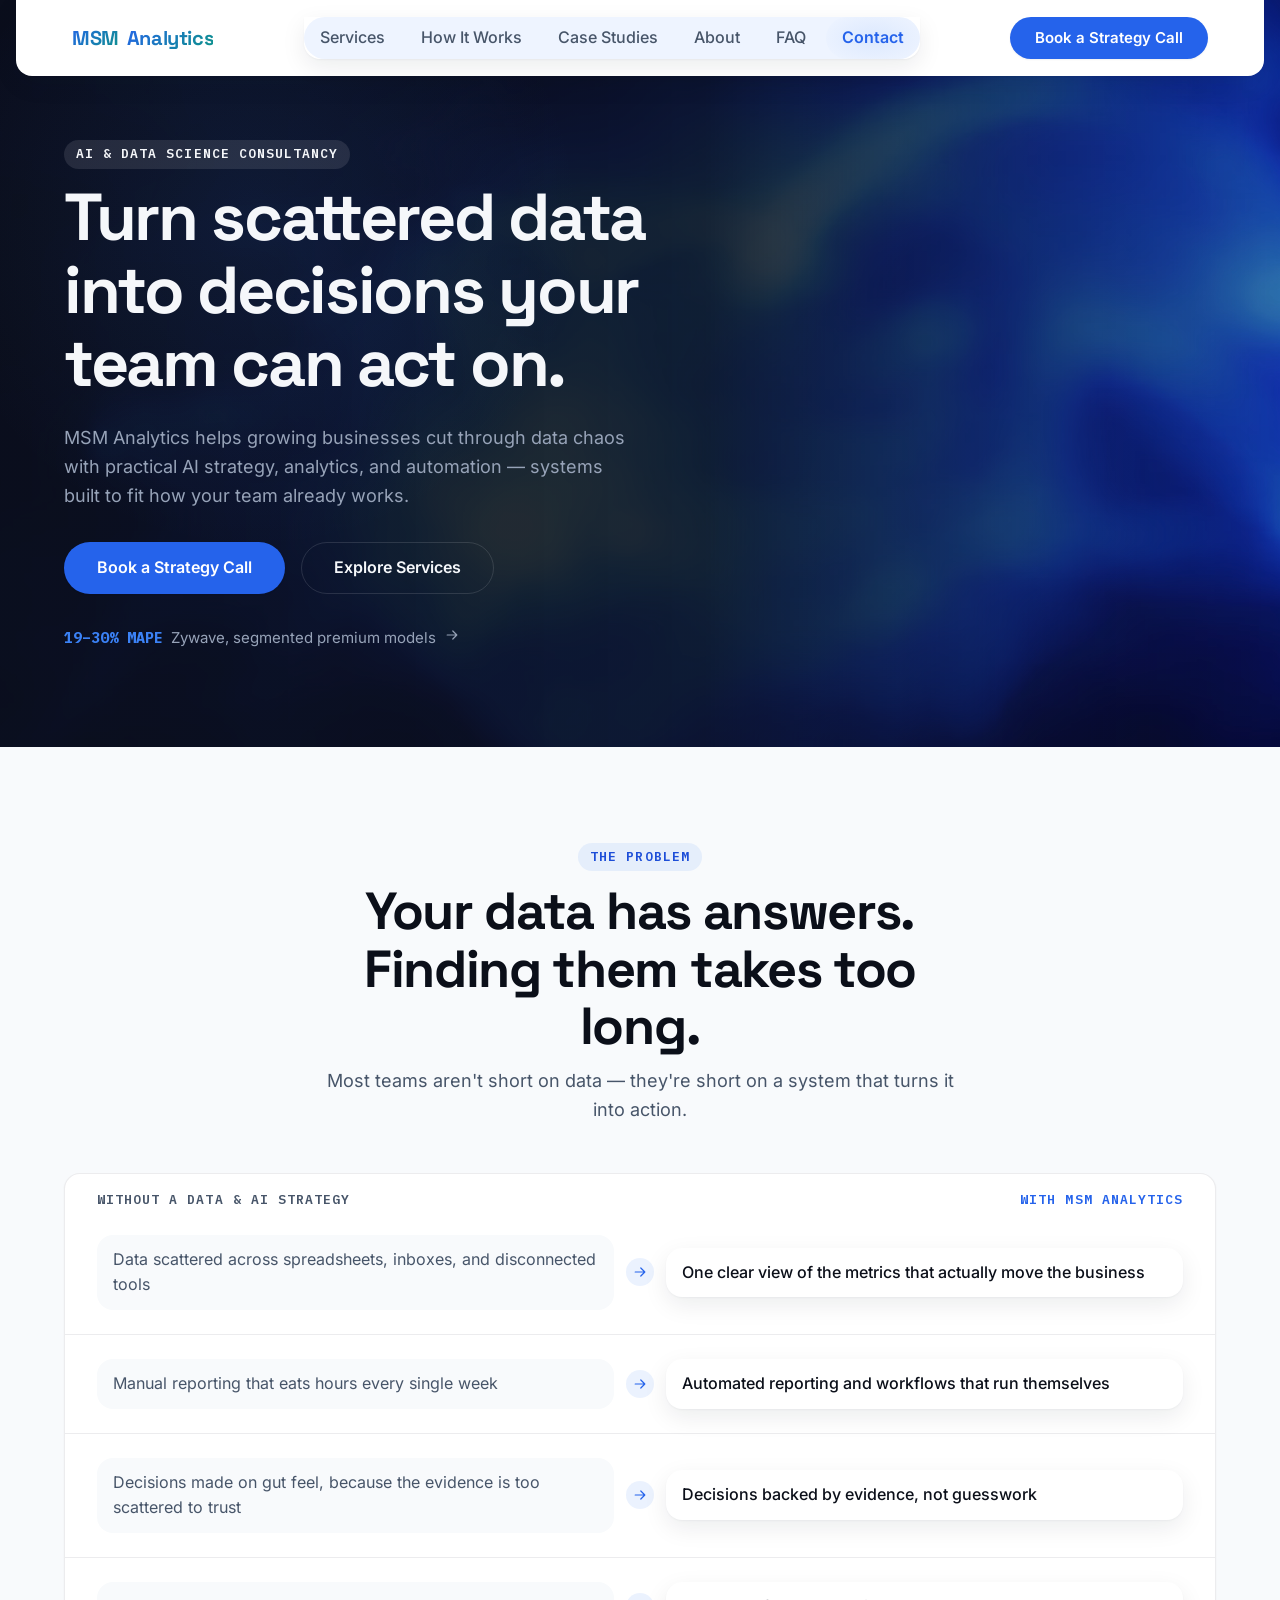
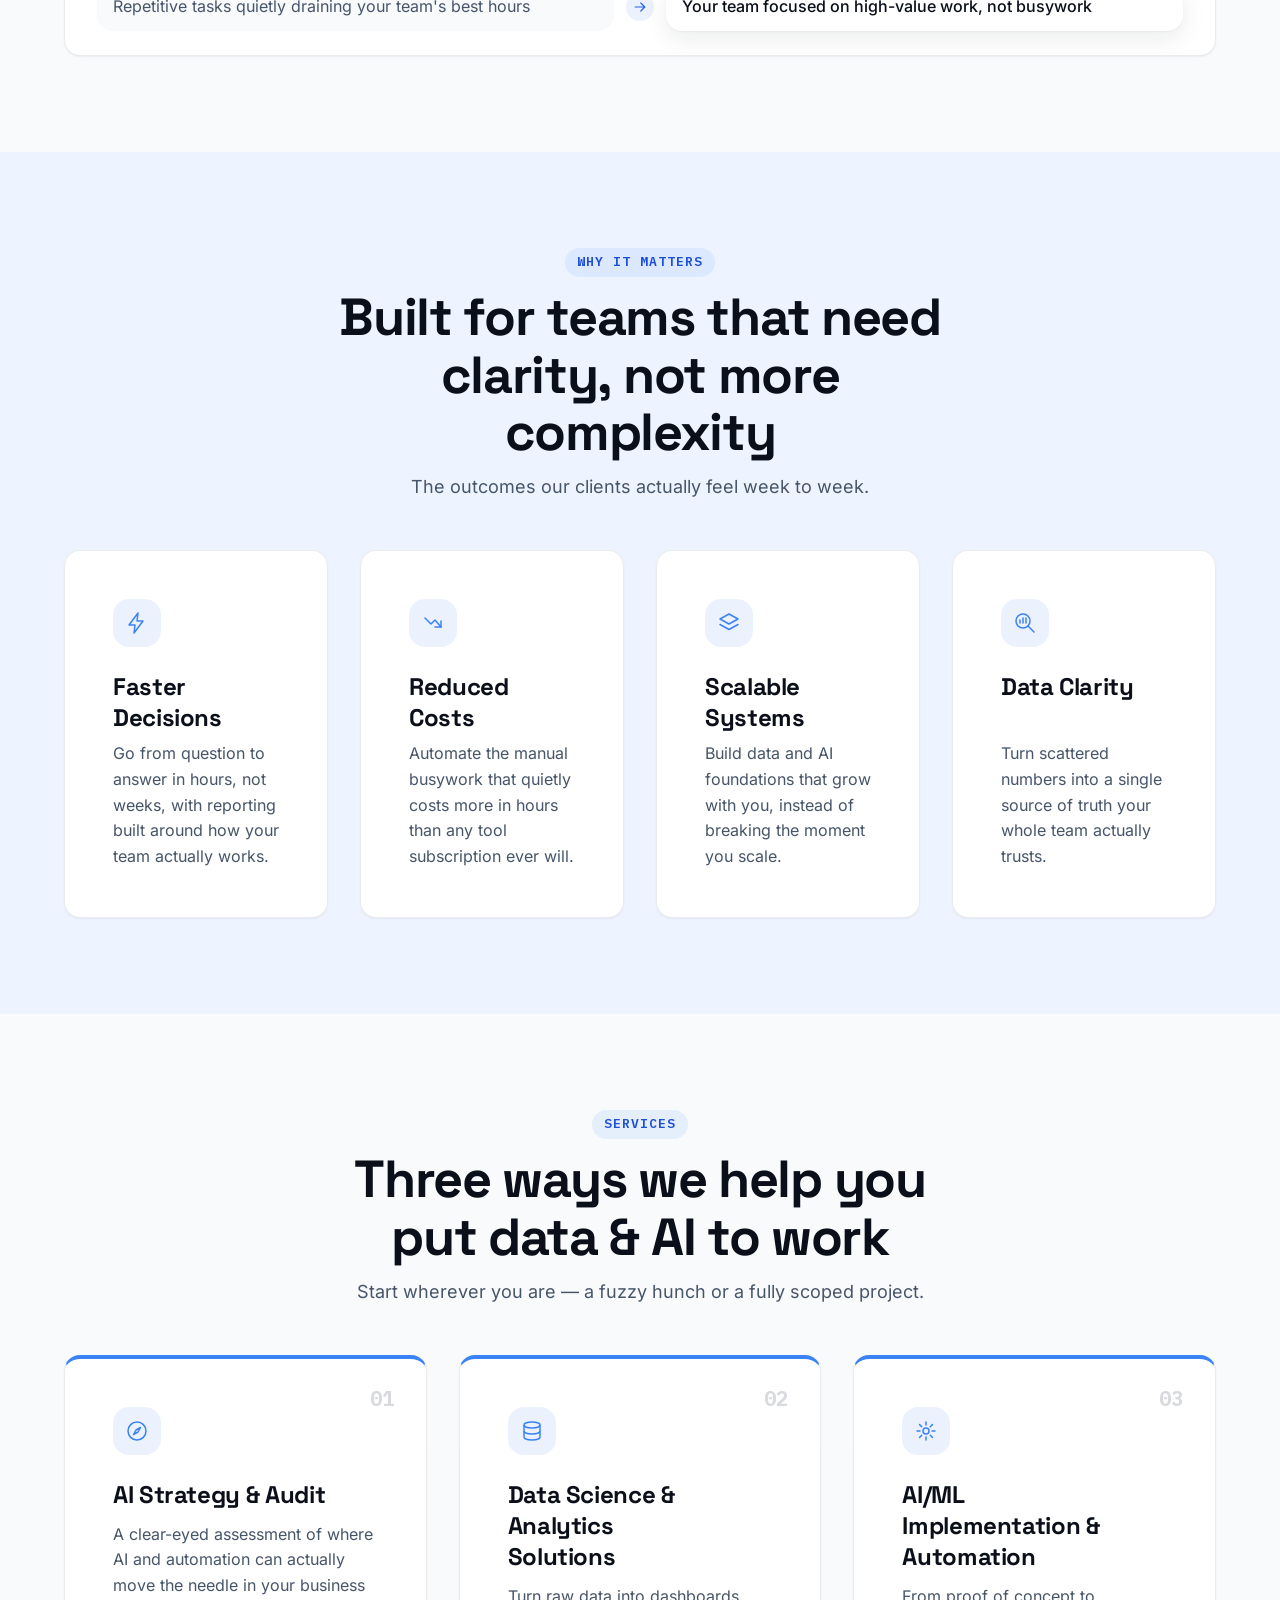
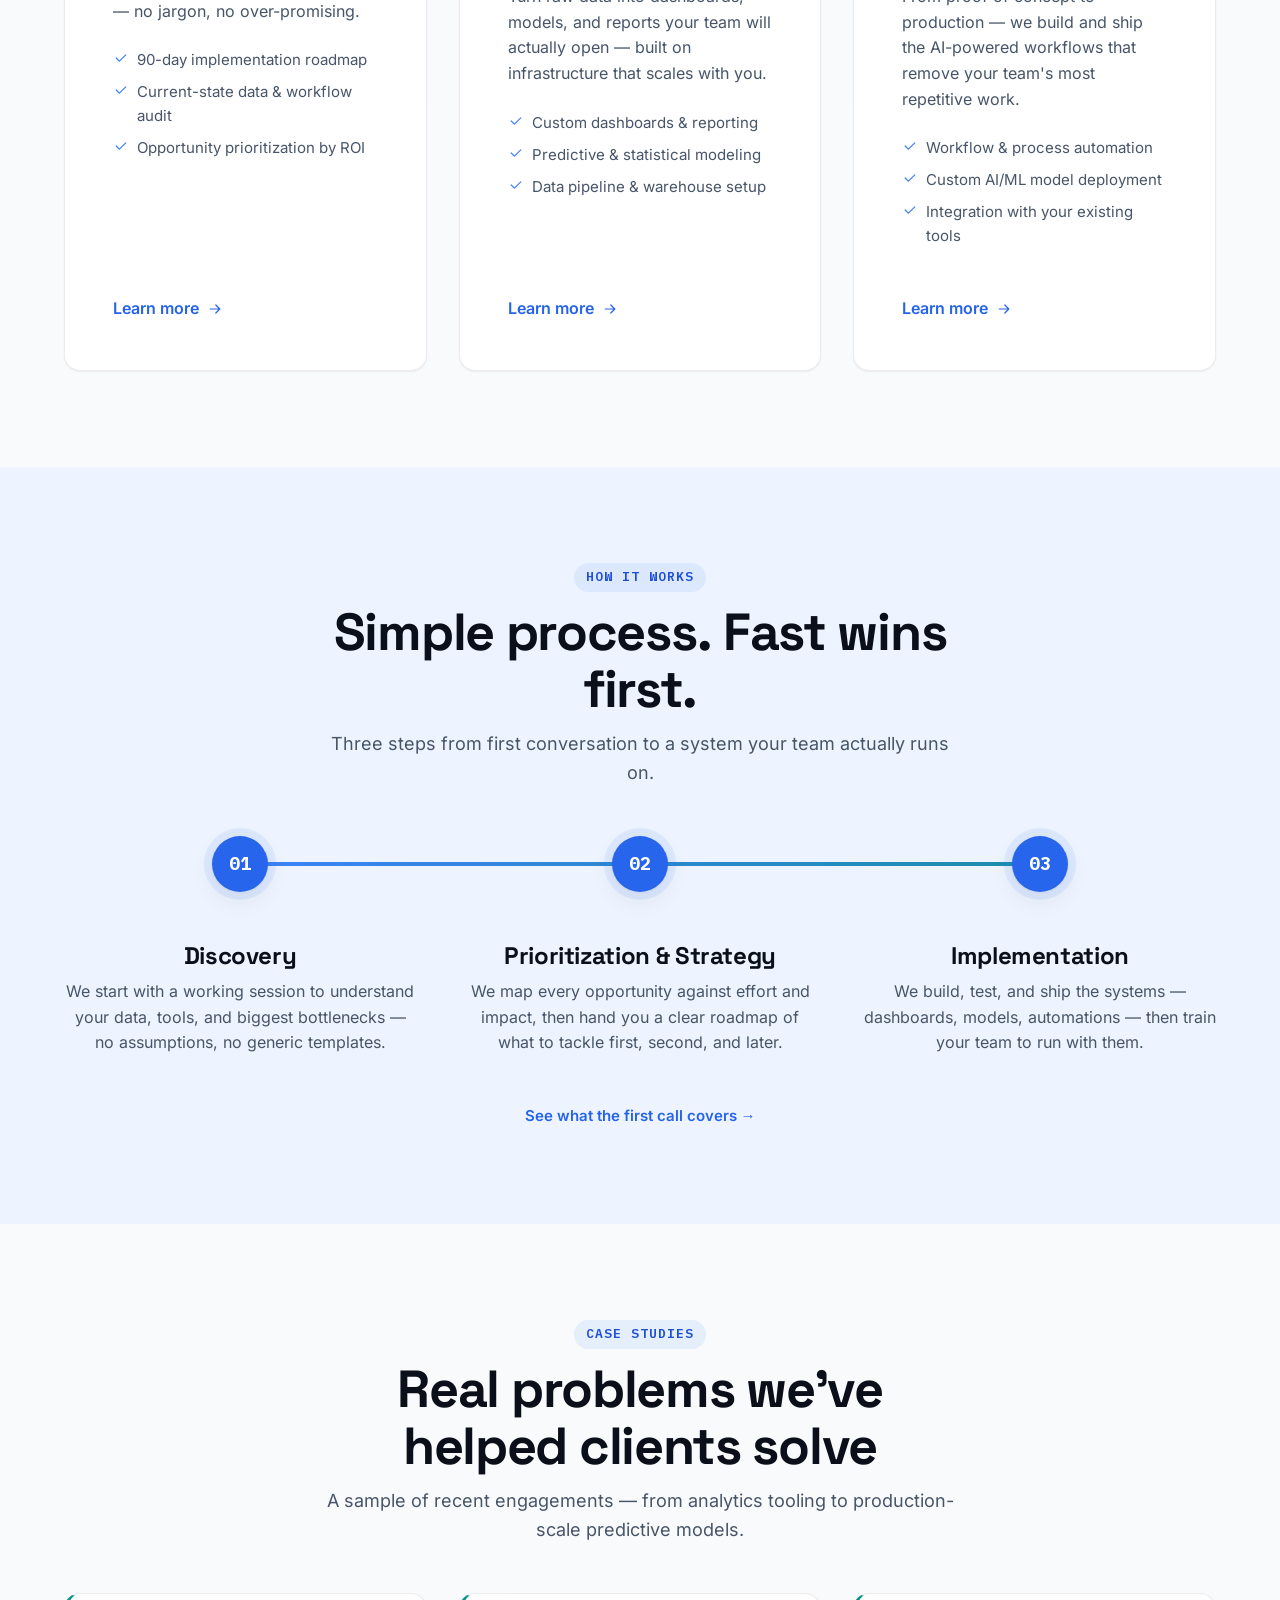
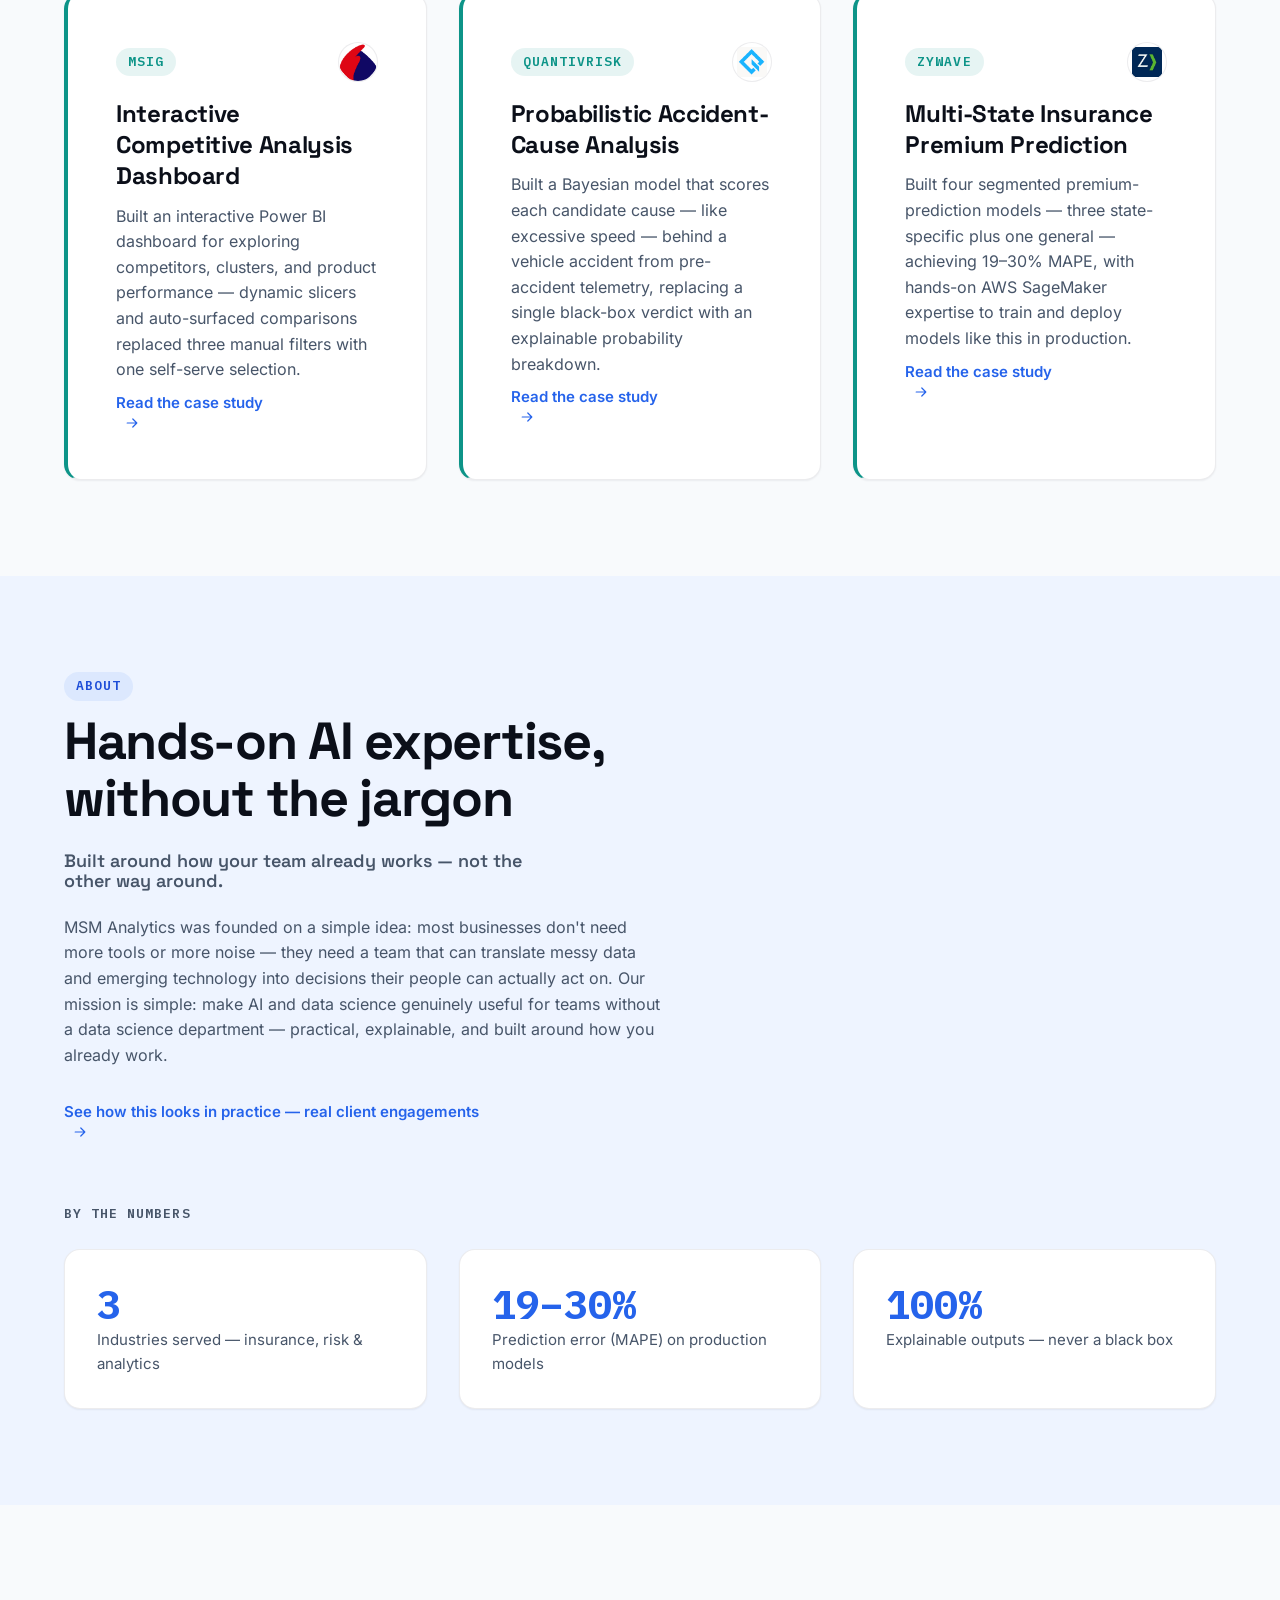
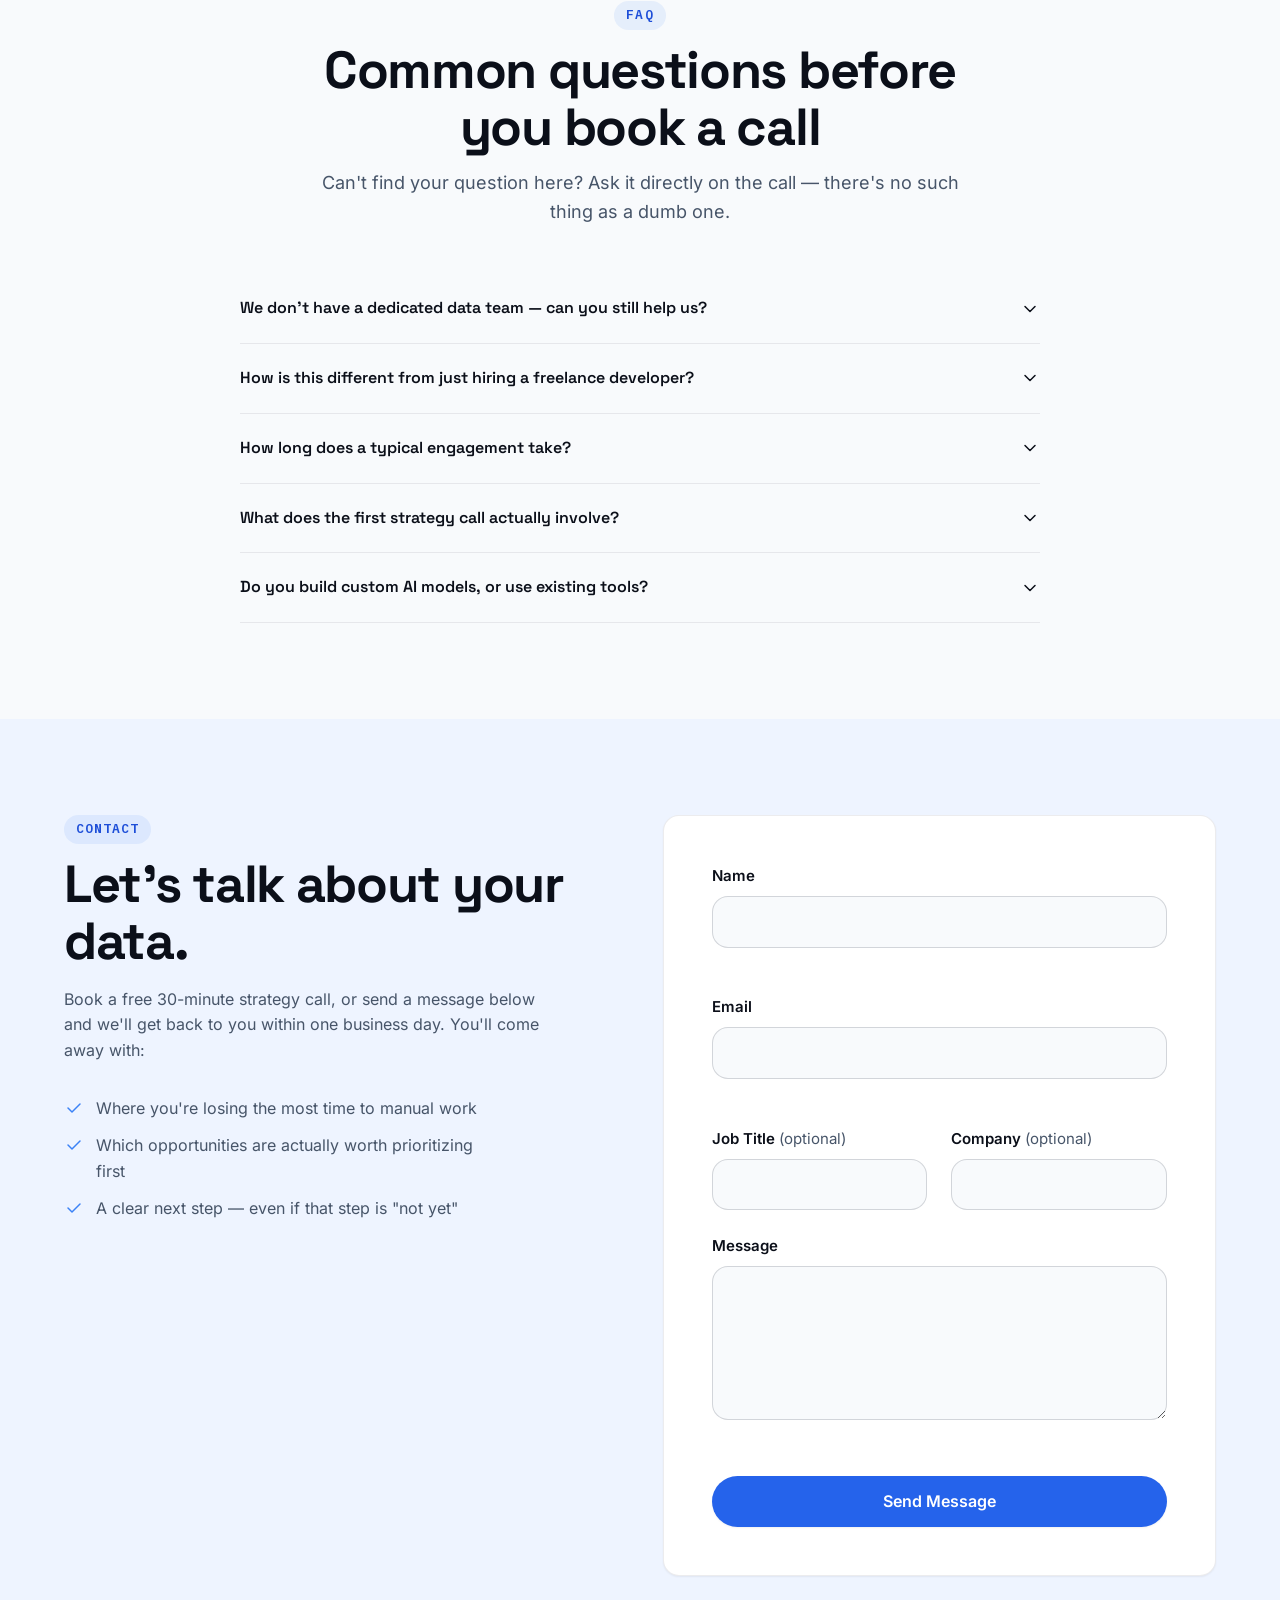
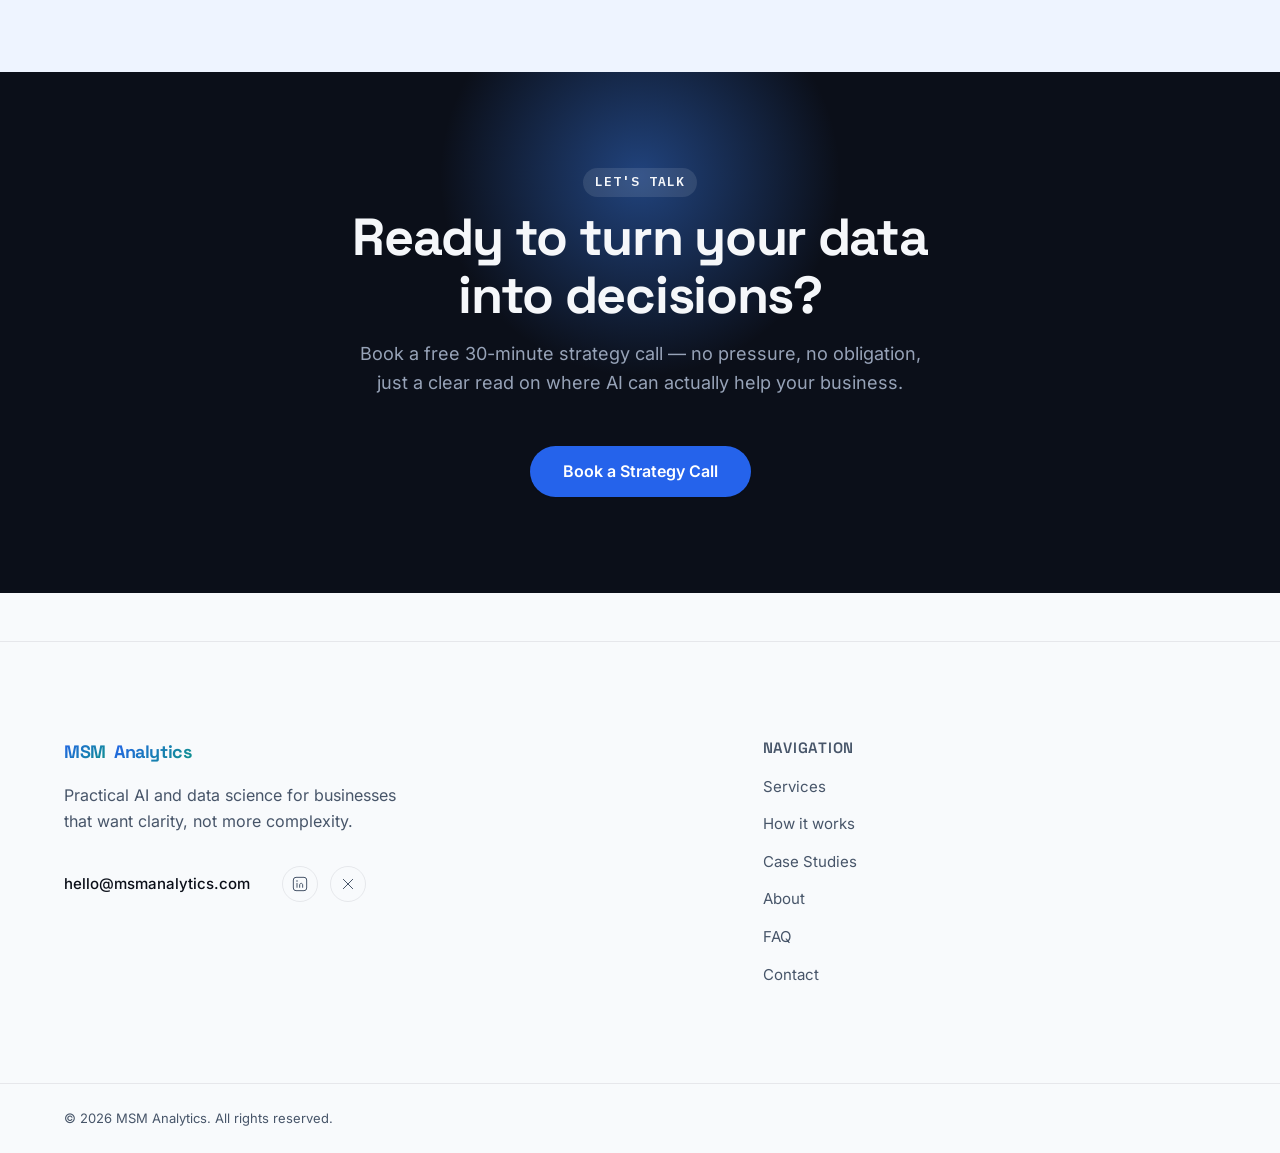
==== commit c71867bb: "Replace Zywave's logo with a sharper source, document the logo-chip component Zywave's original asse" ====
--- a/index.html
+++ b/index.html
@@ -446,7 +446,7 @@
             <div class="card--work__header">
               <span class="card--work__client">Zywave</span>
               <span class="client-logo-chip">
-                <img src="assets/logos/zywave.jpg" width="100" height="100" alt="Zywave logo">
+                <img src="assets/logos/zywave.jpg" width="200" height="200" alt="Zywave logo">
               </span>
             </div>
             <h3>Multi-State Insurance Premium Prediction</h3>
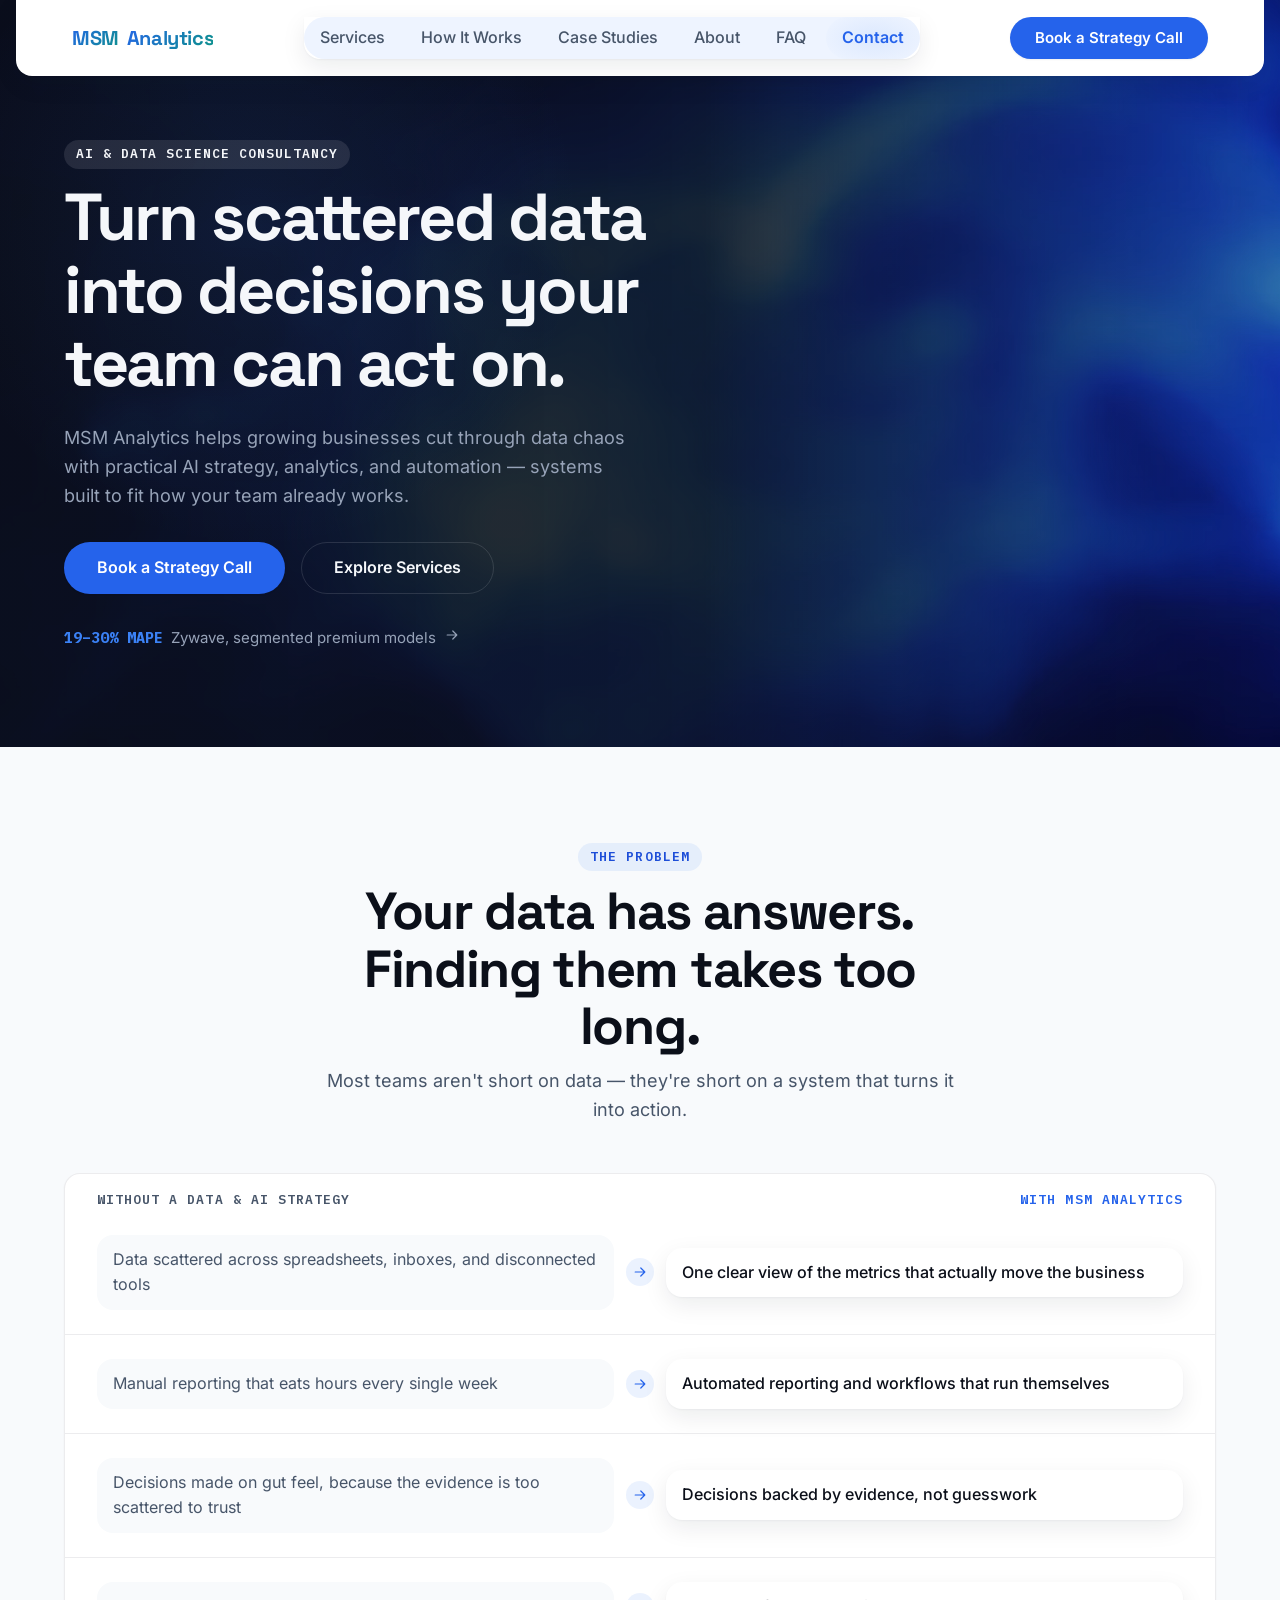
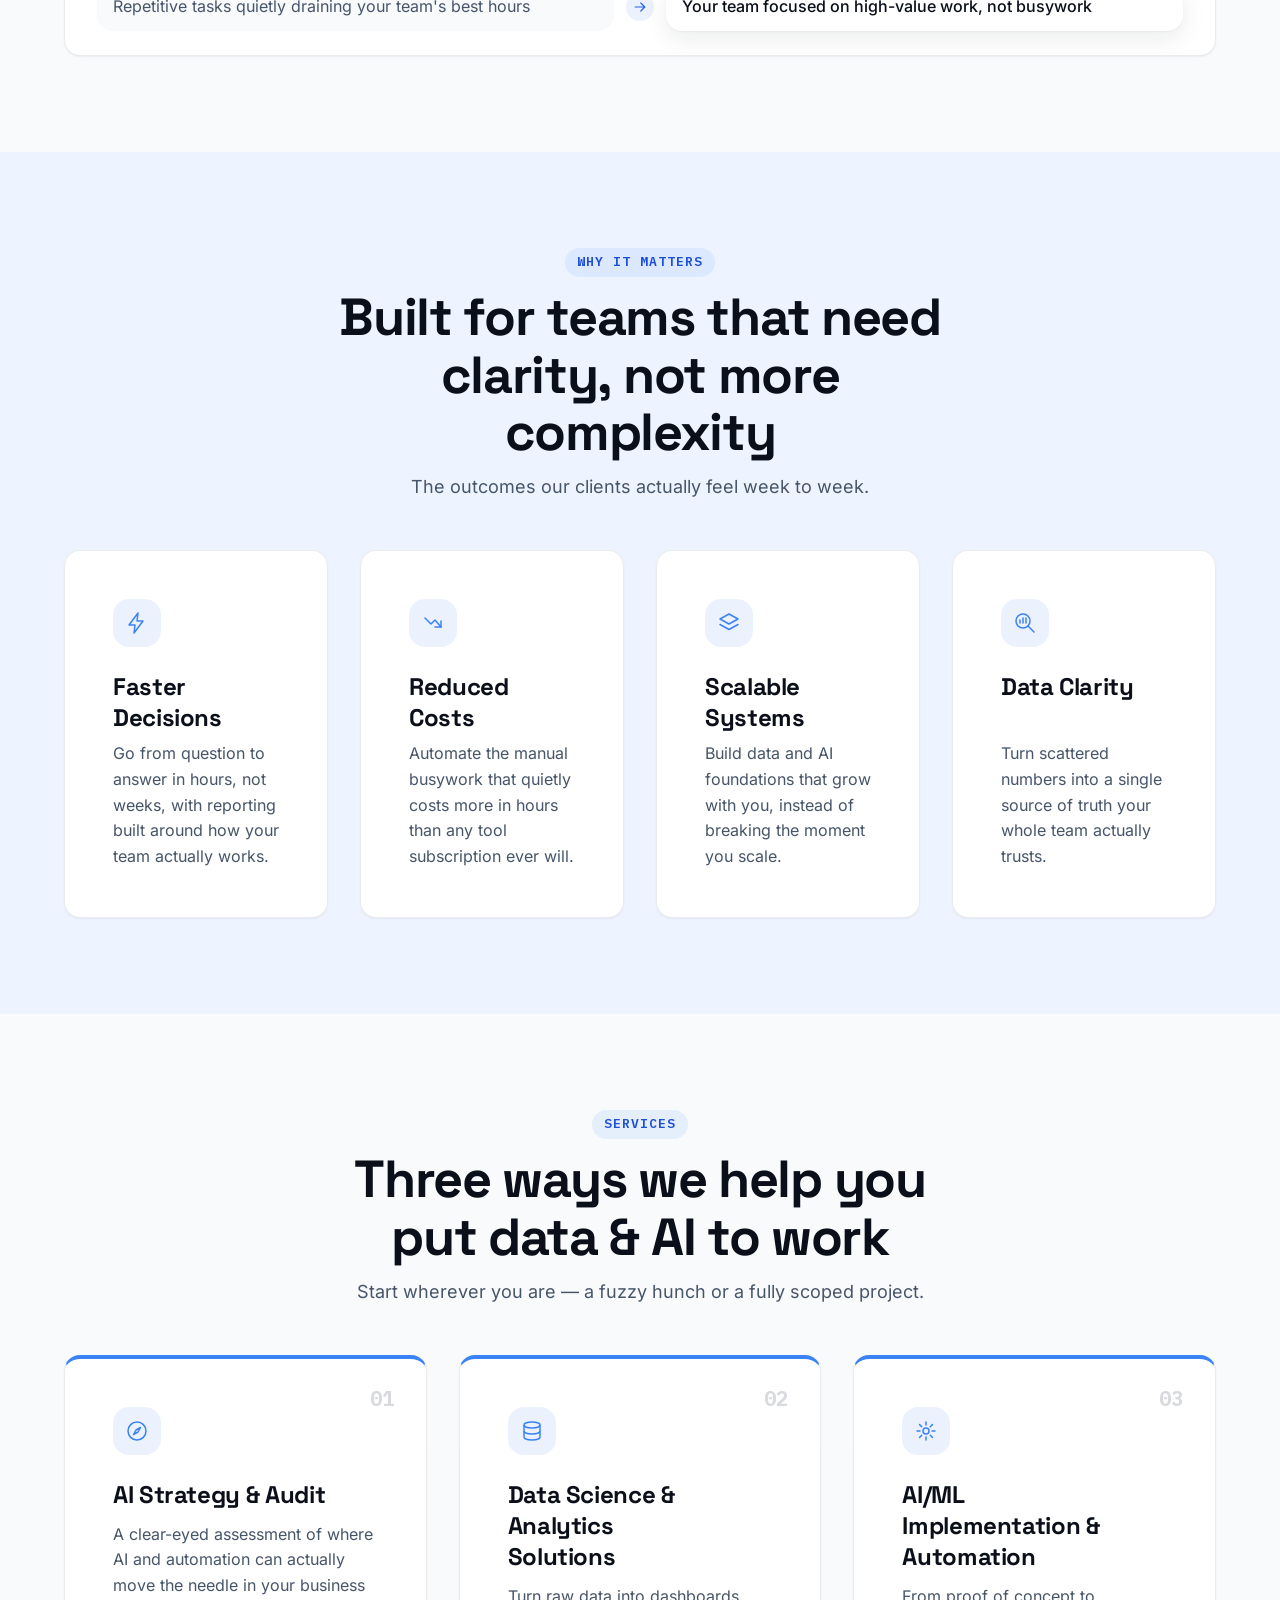
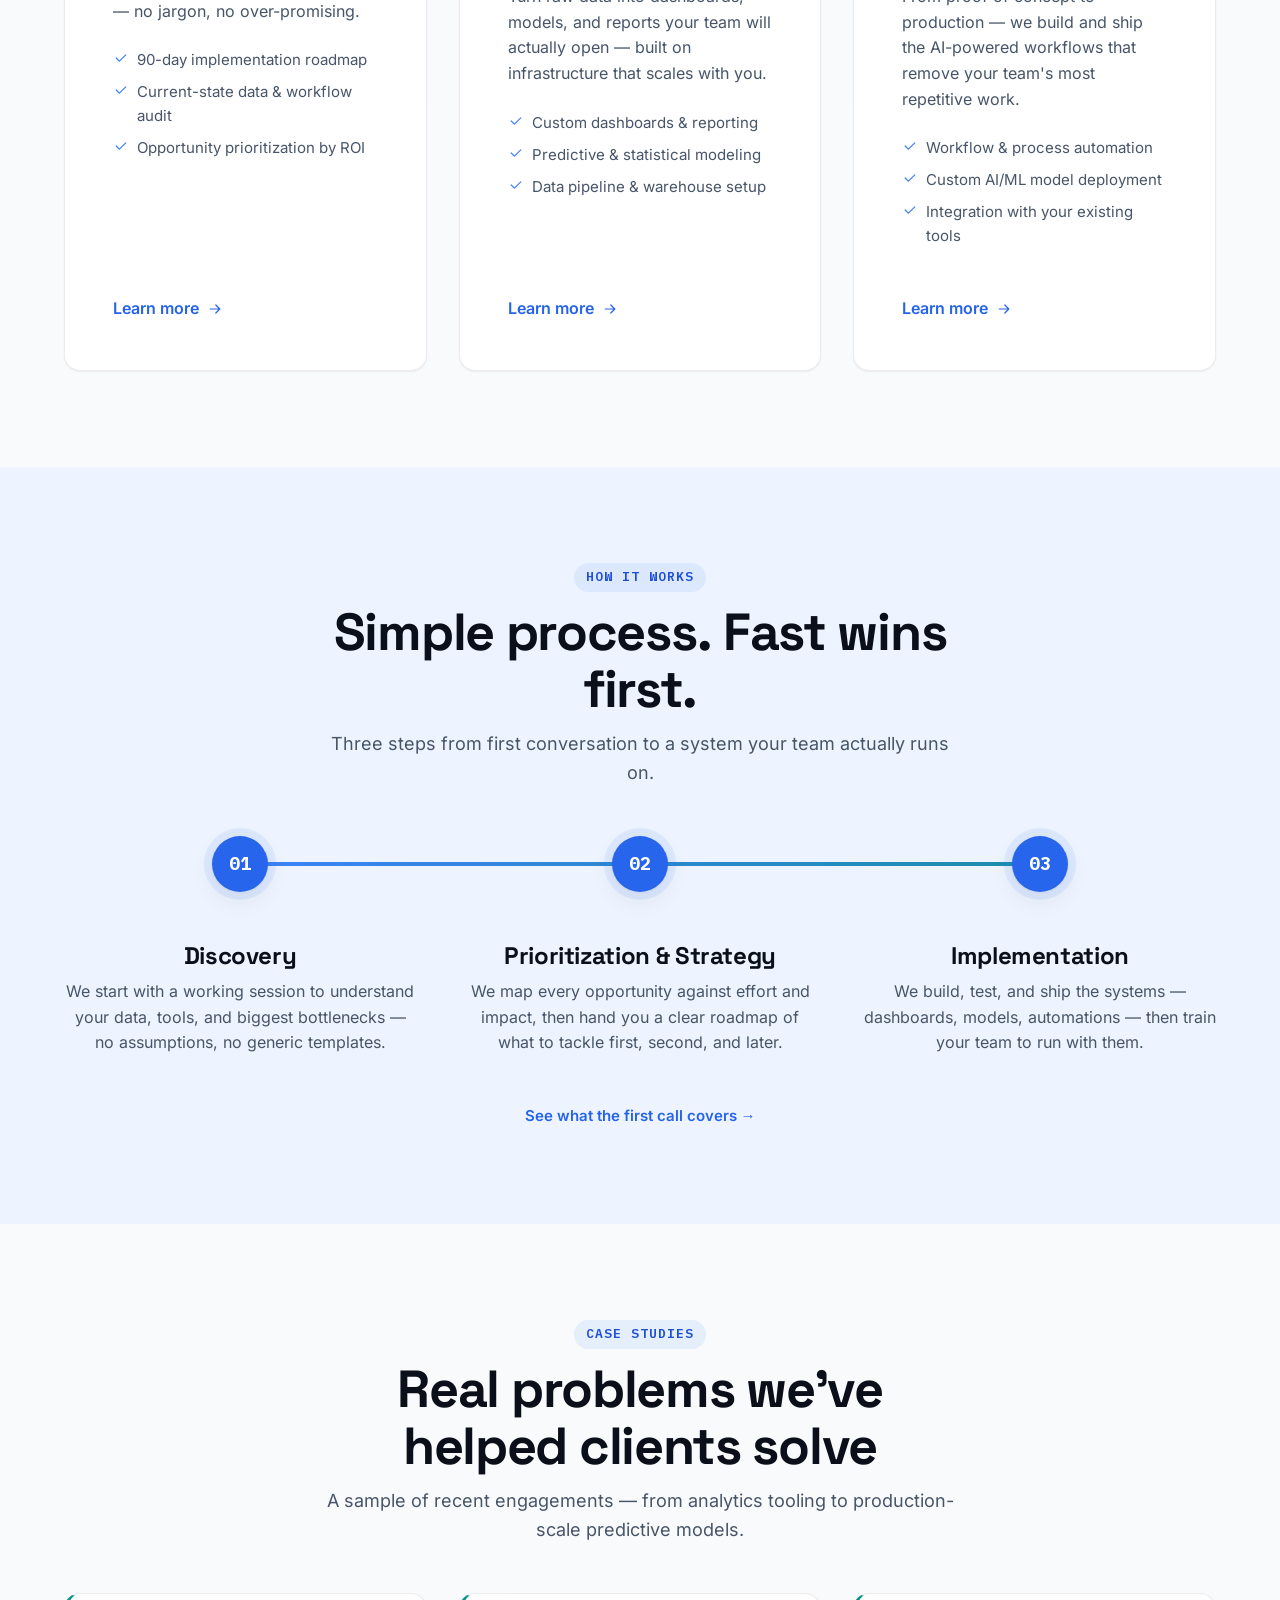
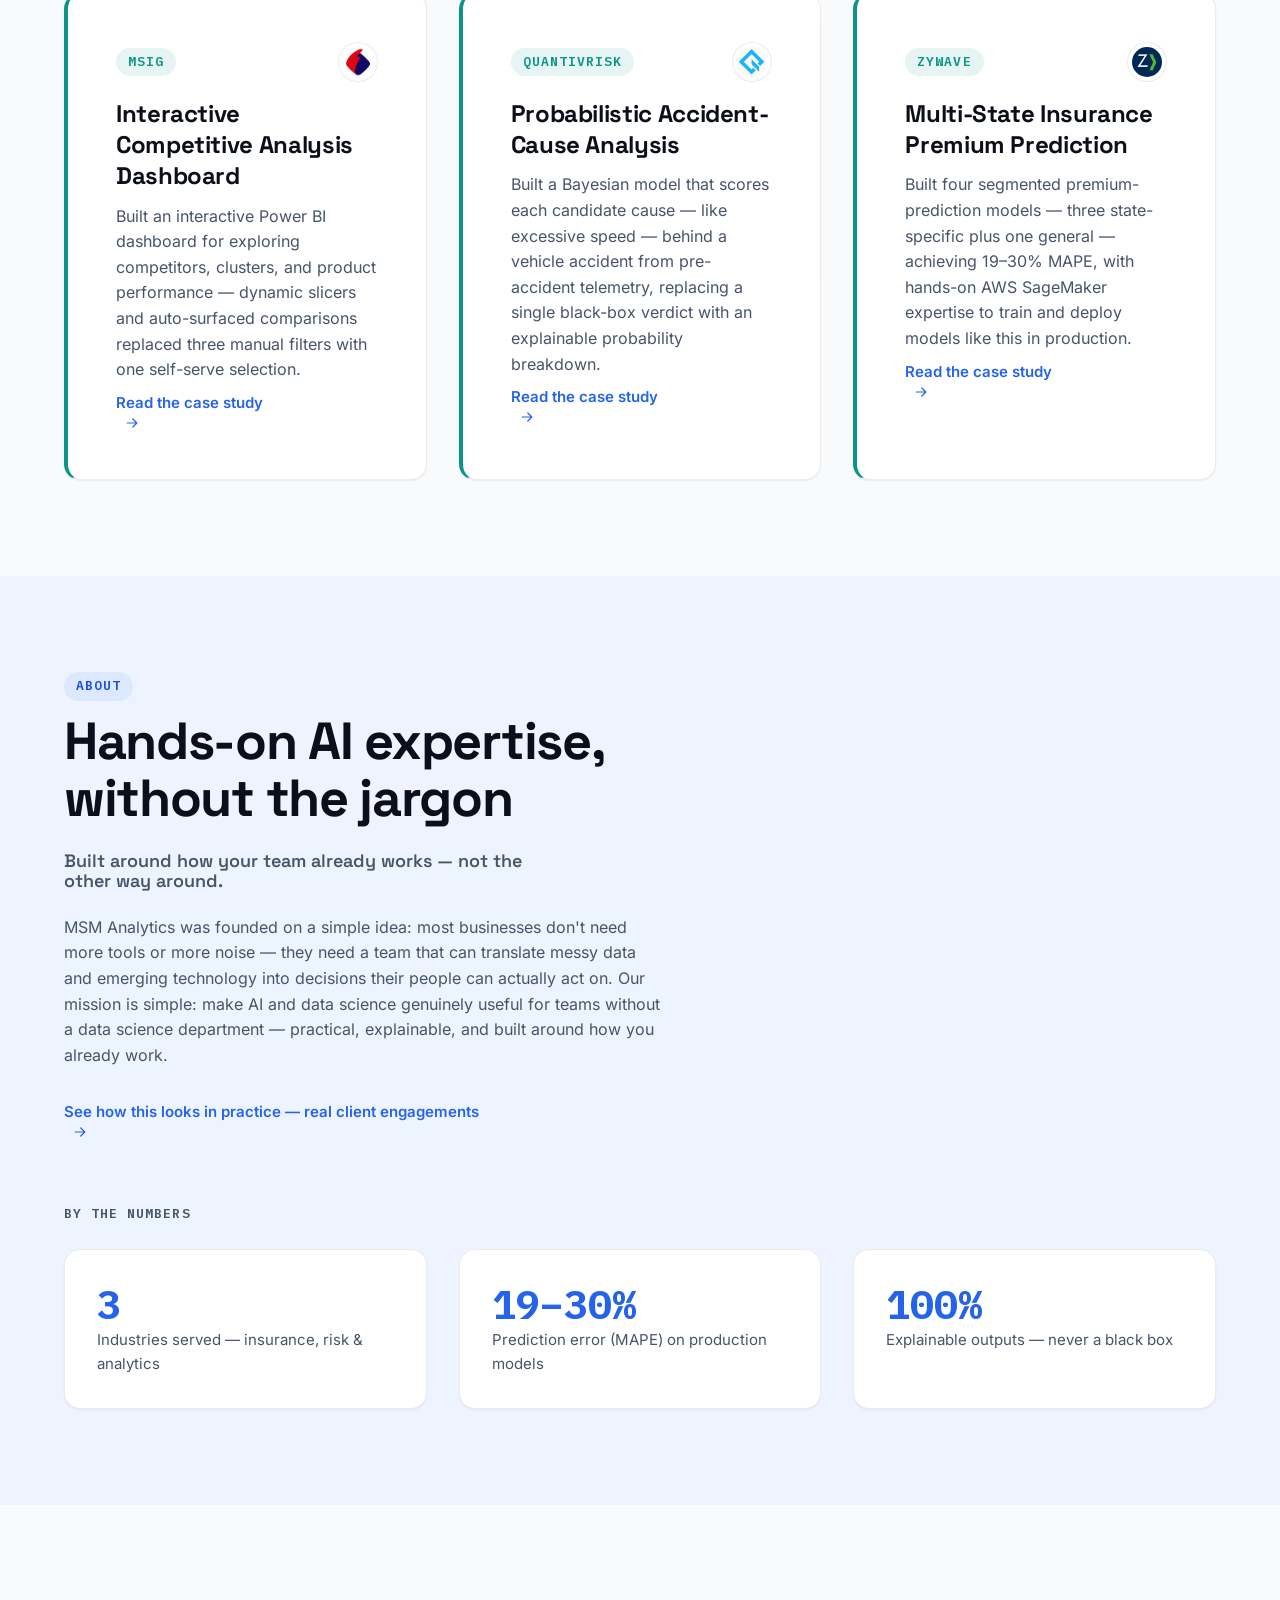
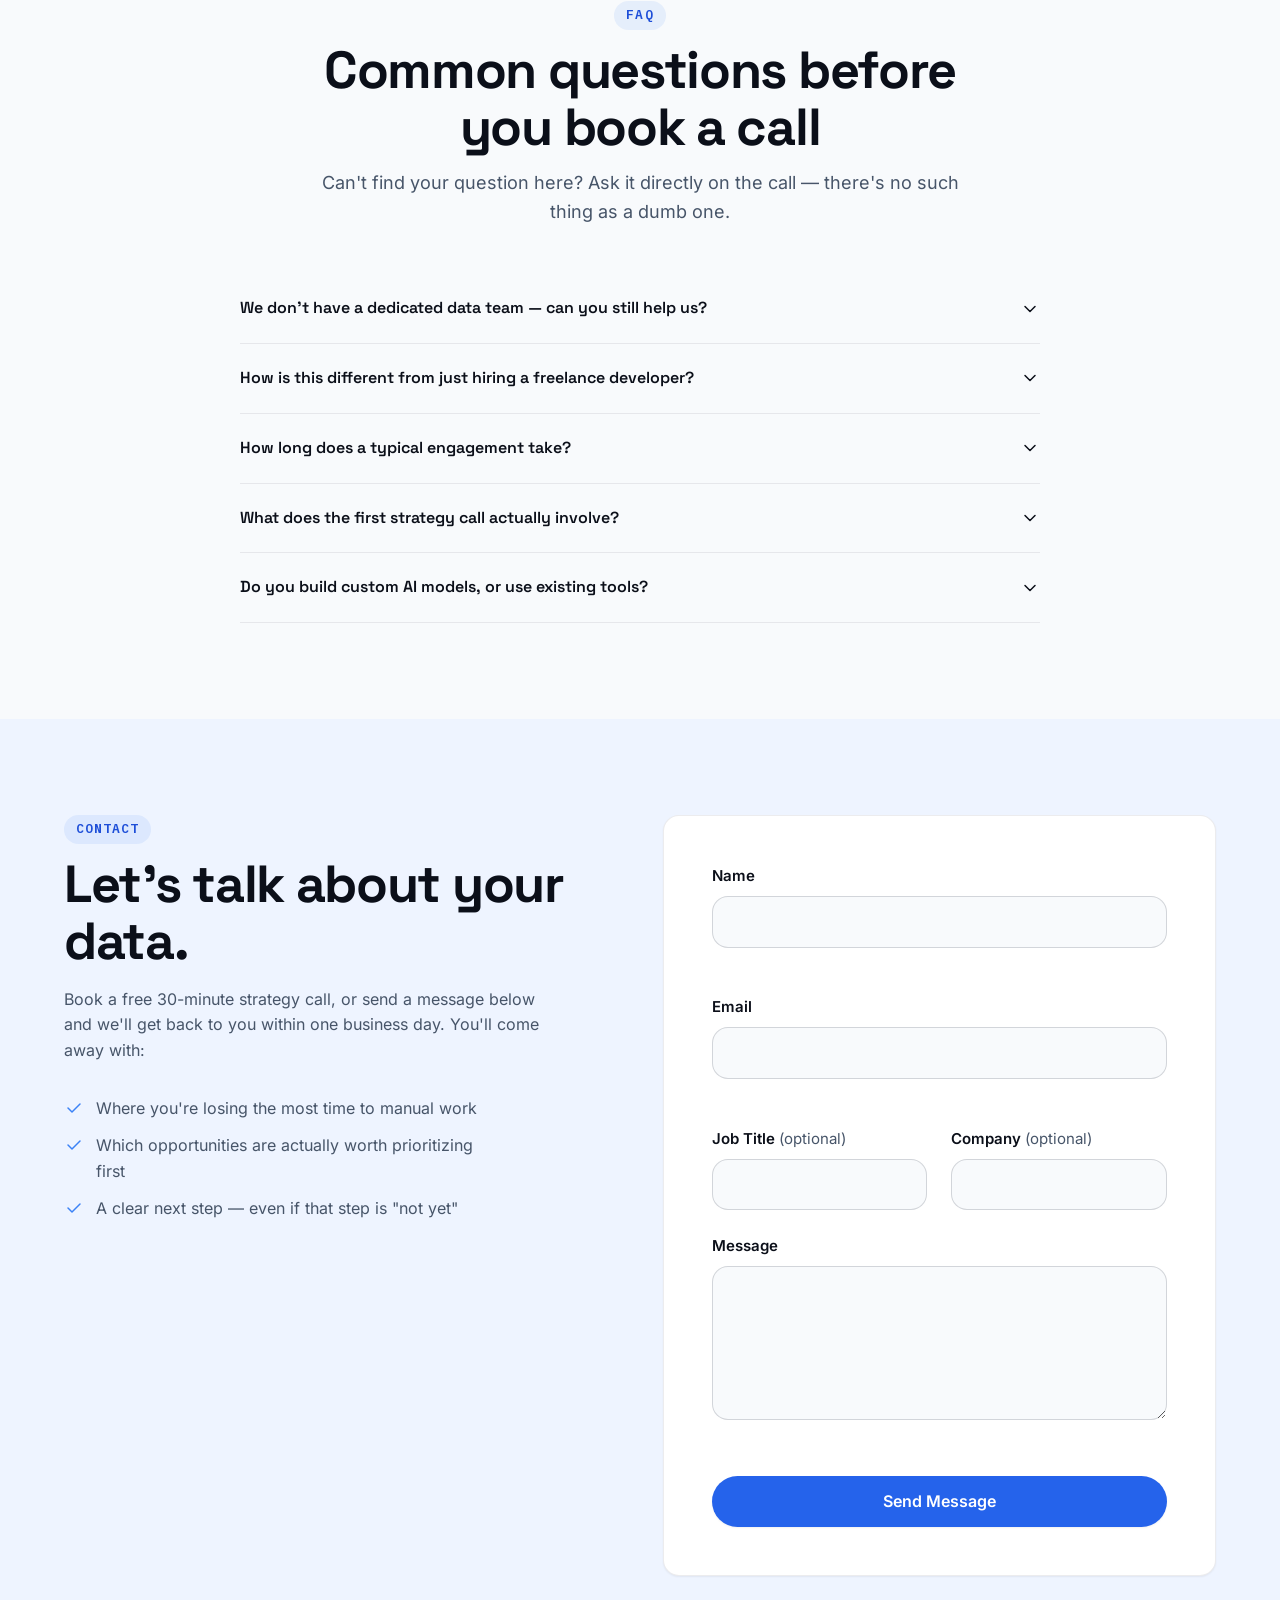
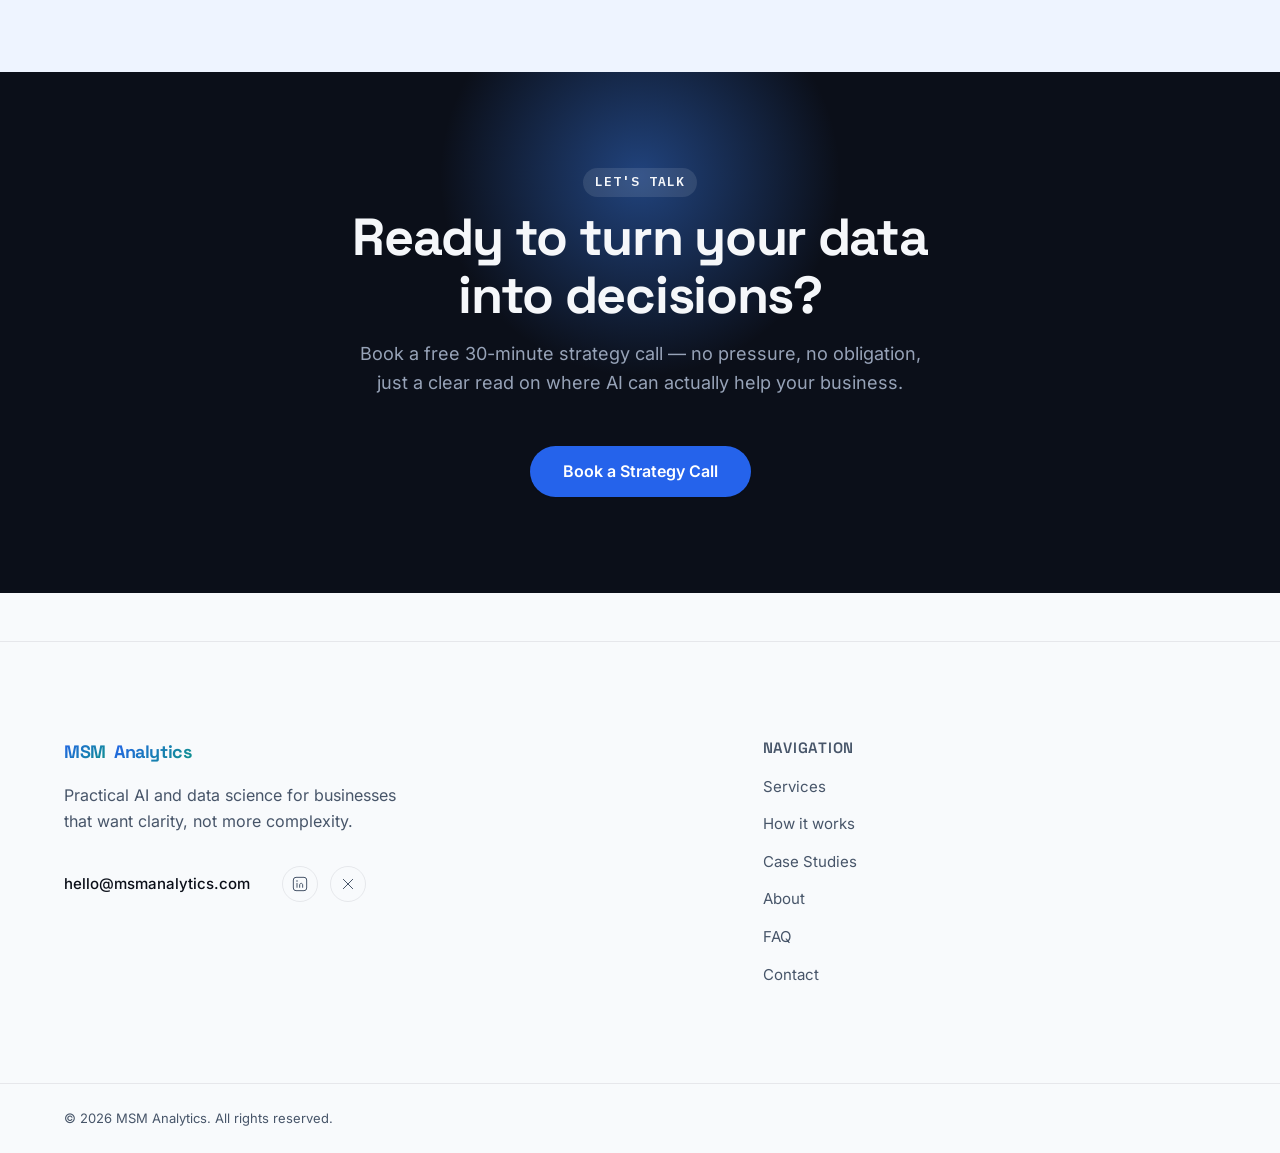
==== commit 0563a993: "Fix client-logo-chip: WebKit clip bypass on Zywave, MSIG padding inconsistency Zywave was rendering " ====
--- a/index.html
+++ b/index.html
@@ -415,8 +415,8 @@
           <article class="card card--work reveal">
             <div class="card--work__header">
               <span class="card--work__client">MSIG</span>
-              <span class="client-logo-chip client-logo-chip--crop">
-                <img src="assets/logos/msig.webp" width="500" height="760" alt="MSIG logo">
+              <span class="client-logo-chip">
+                <img src="assets/logos/msig-mark.png" width="600" height="600" alt="MSIG logo">
               </span>
             </div>
             <h3>Interactive Competitive Analysis Dashboard</h3>
--- a/css/style.css
+++ b/css/style.css
@@ -1329,7 +1329,25 @@
    background - three different source treatments that would otherwise
    render as three different *kinds* of image next to each other. The
    chip's own background + border normalizes all three into one frame
-   without touching any of the source files. */
+   without touching any of the source files.
+
+   MSIG's chip specifically uses assets/logos/msig-mark.png, a derived
+   asset (not the original msig.webp) — a square crop of just the
+   diamond mark, pixel-measured from the original portrait mark+wordmark
+   lockup (diamond bbox: x 12-488, y 20-544 of the 500x760 source) with
+   even margin baked in. object-fit: cover with a live crop was tried
+   first but provably clips ~8% off the diamond's bottom point at any
+   padding great enough to give it the same breathing room the other two
+   chips have (cover always shows the full width of a portrait source in
+   a square box, which forces height to be the cropped dimension); and
+   object-fit: contain on the *original* lockup can't exclude the
+   wordmark at all, since contain never crops anything — the mismatch
+   is in the source's aspect ratio, not something object-fit's keywords
+   can route around. Pre-cropping to a square derived asset means the
+   base rule below (contain + the same padding as everyone else) just
+   works, no MSIG-only object-fit/padding override needed. The original
+   msig.webp is untouched and still used everywhere the full lockup
+   (mark + wordmark) is wanted. */
 .client-logo-chip {
   display: flex;
   align-items: center;
@@ -1348,6 +1366,21 @@
   height: 100%;
   object-fit: contain;
   padding: var(--space-1);
+  /* Redundant clip, not decorative: WebKit was observed painting
+     zywave.jpg (unlike the other two source files) to a compositing
+     layer that skips the parent .client-logo-chip's overflow:hidden
+     clip entirely, rendering it as a full square. Reproduced only in
+     WebKit, only on that one file (byte-identical computed geometry to
+     the working QuantivRisk chip otherwise) — the two JPEGs differ
+     structurally (QuantivRisk carries an embedded ICC profile and 4:4:4
+     chroma sampling; Zywave has neither, at 4:2:0), which is consistent
+     with a known class of WebKit bug where certain image-decode paths
+     bypass an ancestor's clip. Giving the img its own border-radius is
+     the standard defensive fix — it clips regardless of which
+     compositing path WebKit takes, so it isn't relying on the parent's
+     overflow:hidden alone. Verified in WebKit 2336 (Playwright), on
+     the live deployed site, not just in isolation. */
+  border-radius: var(--radius-pill);
 }
 
 .client-logo-chip--lg {
@@ -1357,19 +1390,6 @@
 
 .client-logo-chip--lg img {
   padding: var(--space-2);
-}
-
-/* MSIG only — its source file is a portrait mark+wordmark lockup, not
-   a square icon like the other two, and matching it to their optical
-   weight means showing just the mark. Cropped live via object-fit; the
-   source file itself is never touched. Fills the chip edge-to-edge
-   (no padding) since it's being cropped, not letterboxed like the
-   other two. Declared after --lg on purpose so this padding: 0 wins
-   over --lg's padding for MSIG's large header variant too. */
-.client-logo-chip--crop img {
-  object-fit: cover;
-  object-position: top;
-  padding: 0;
 }
 
 .card--work h3 {
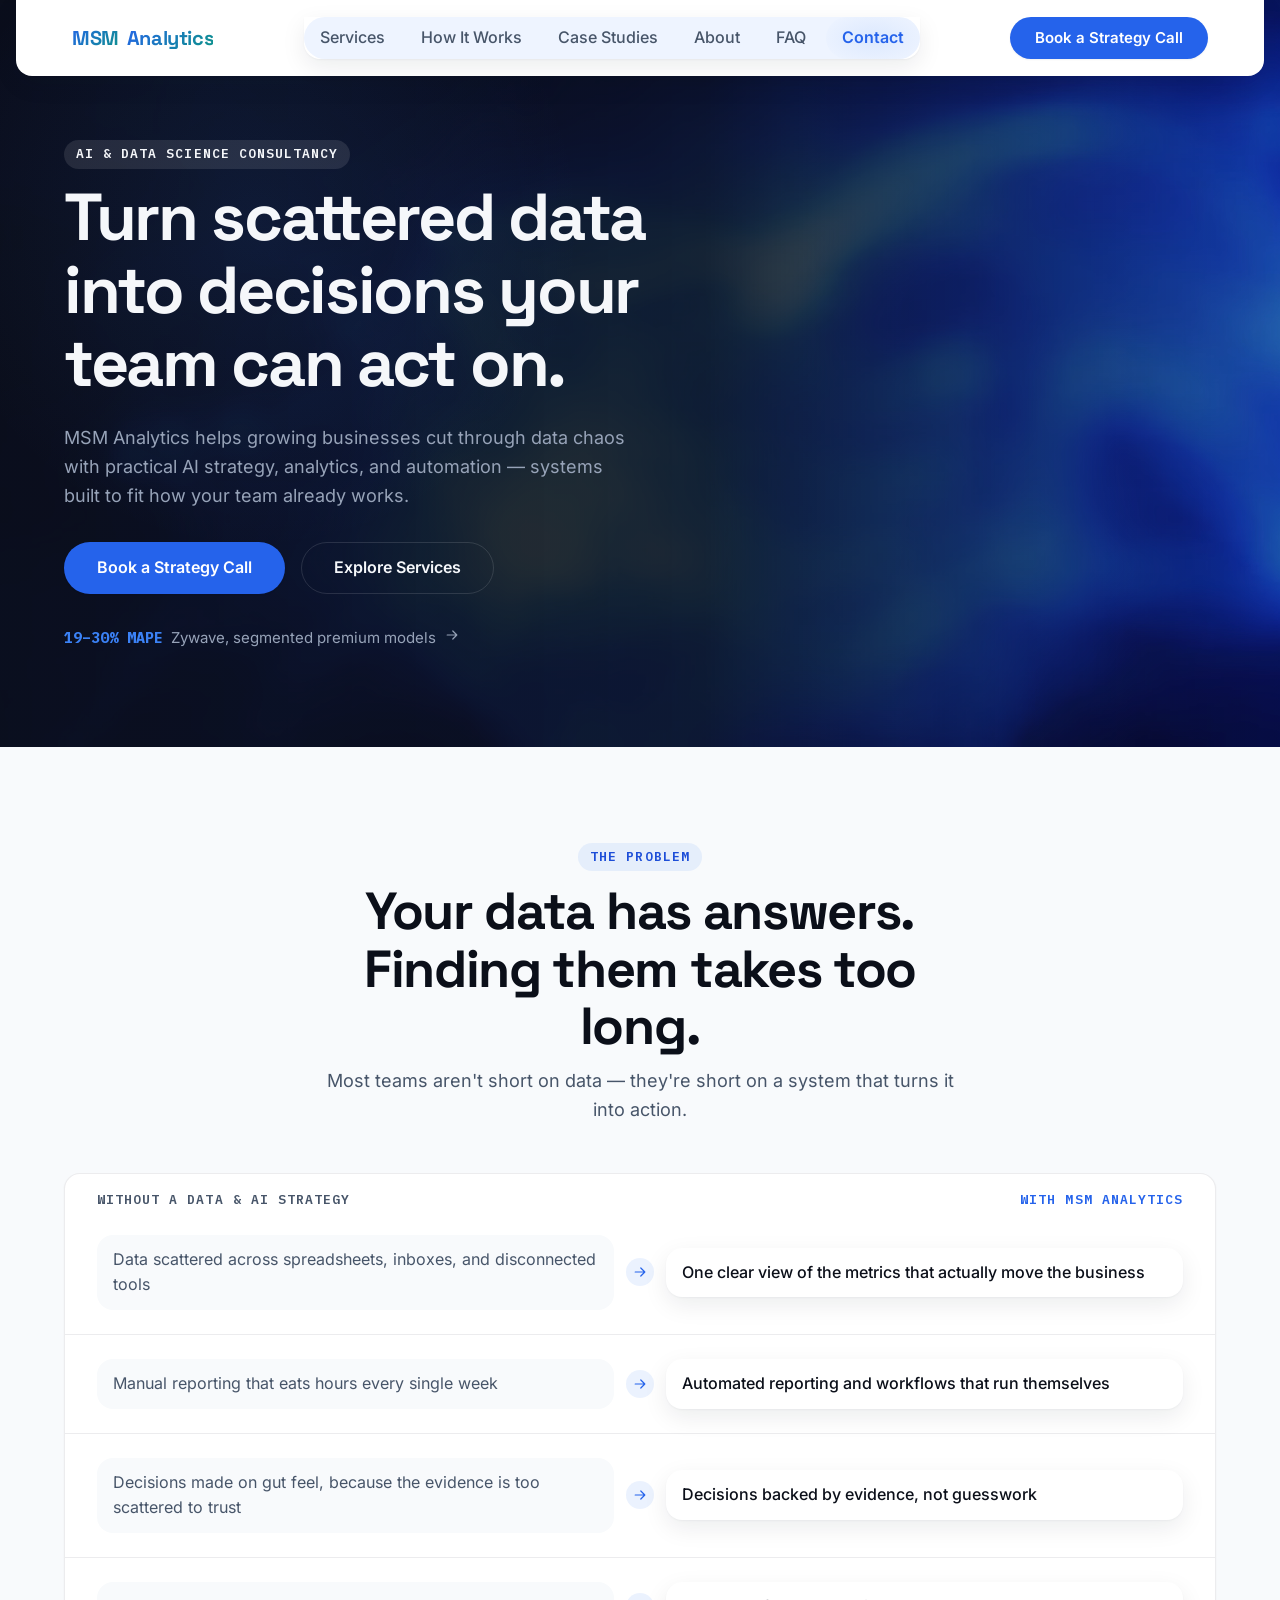
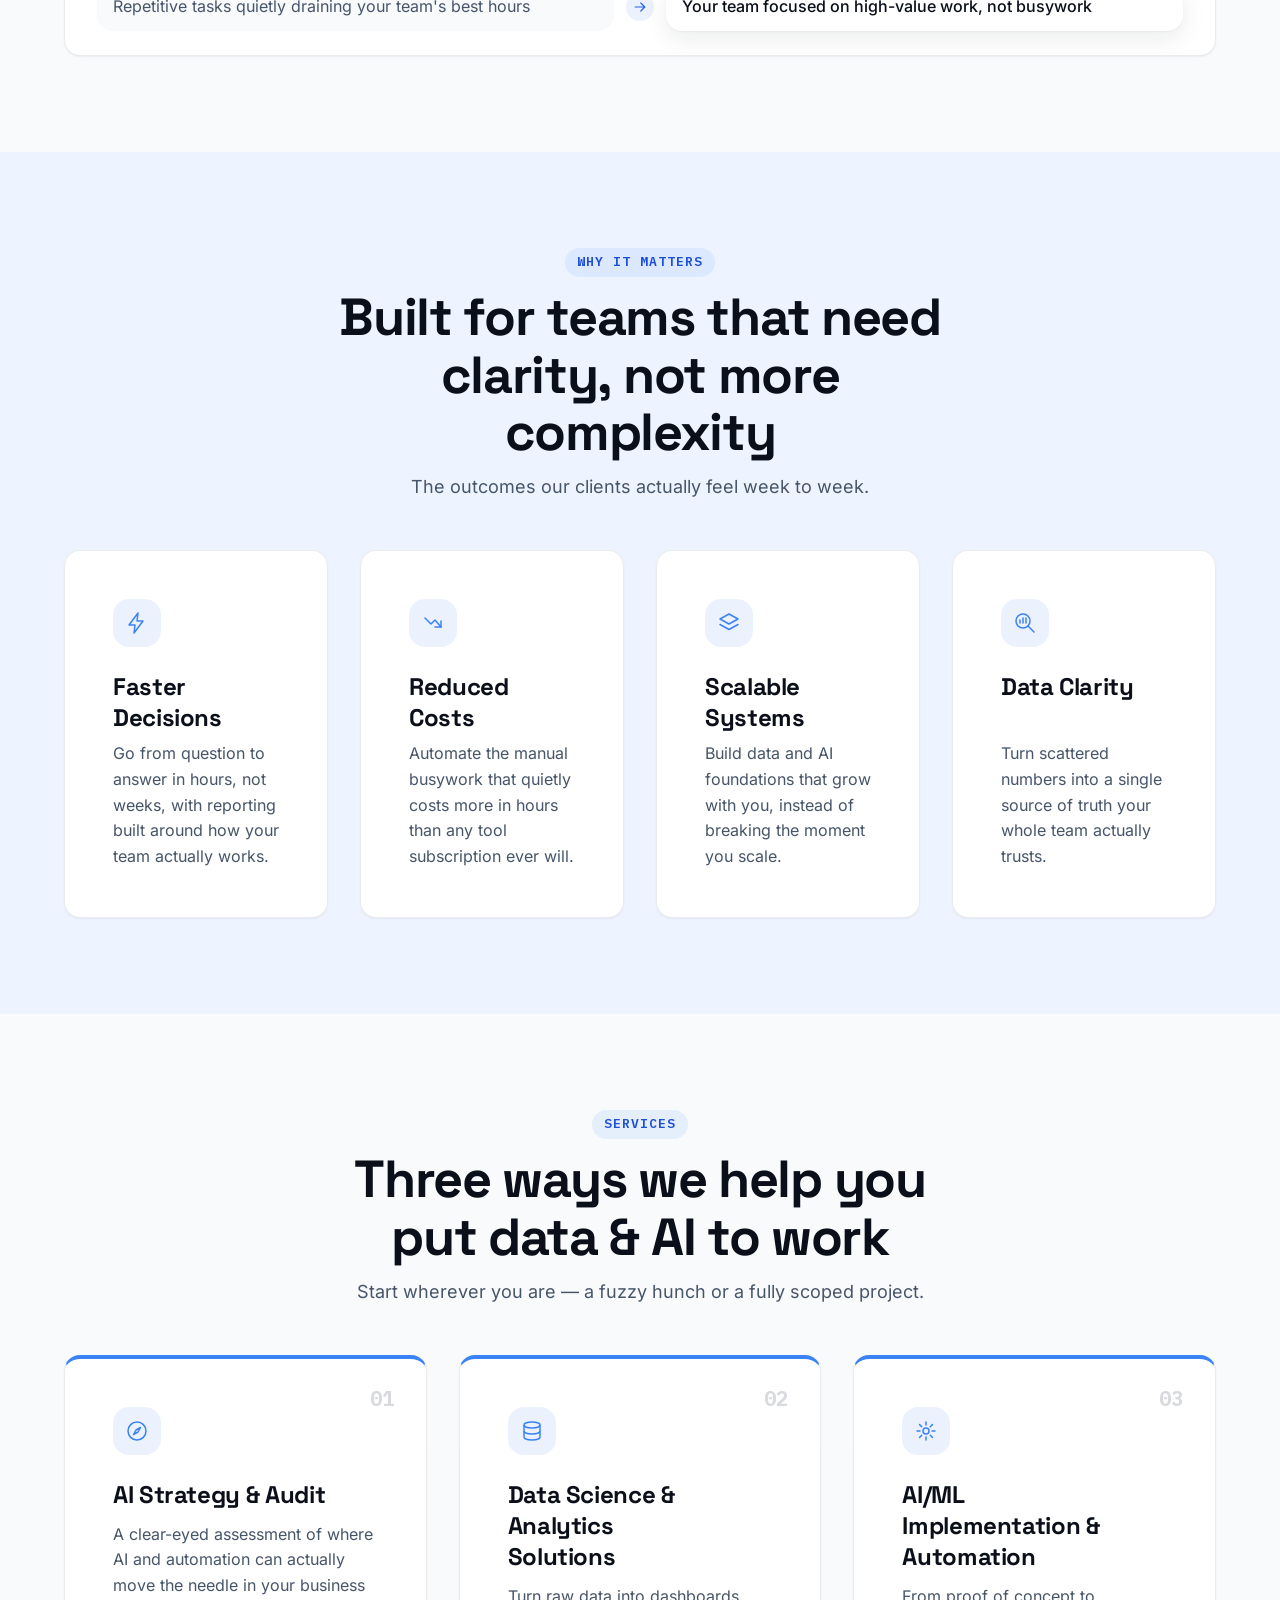
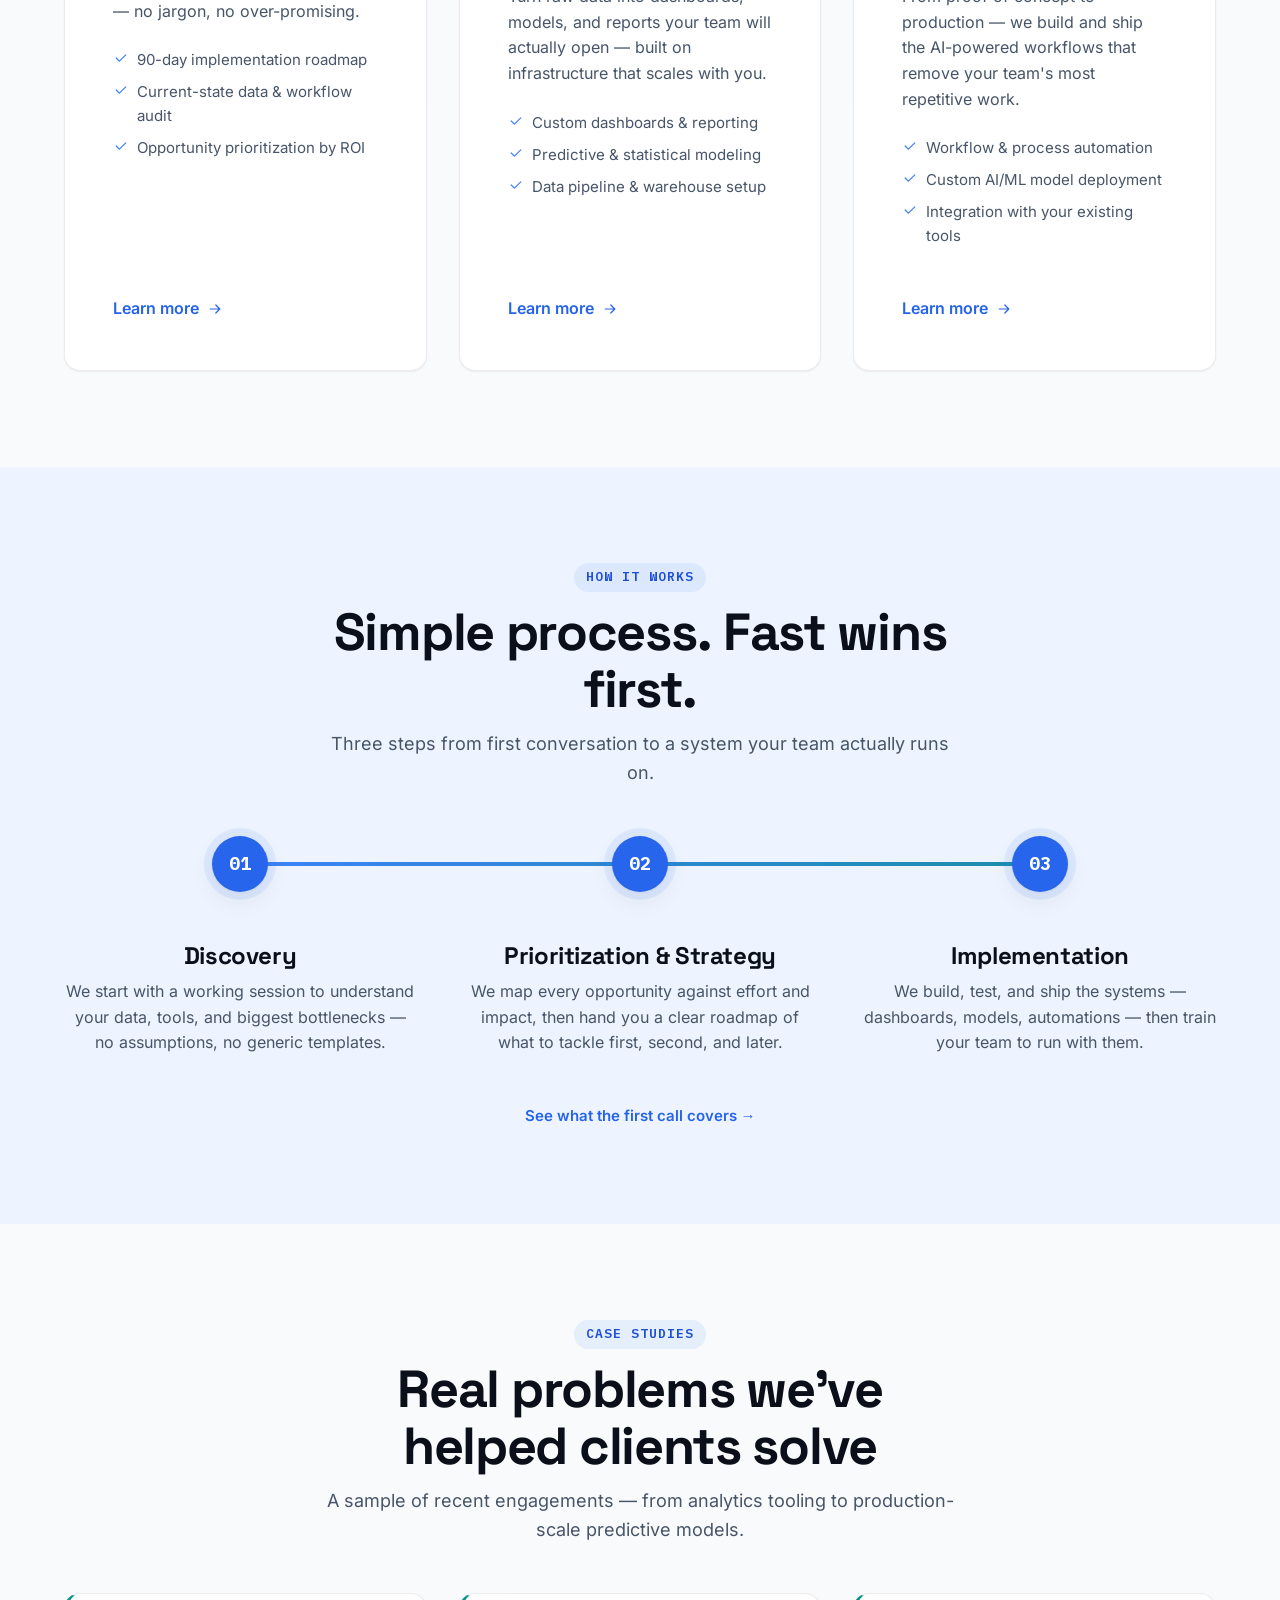
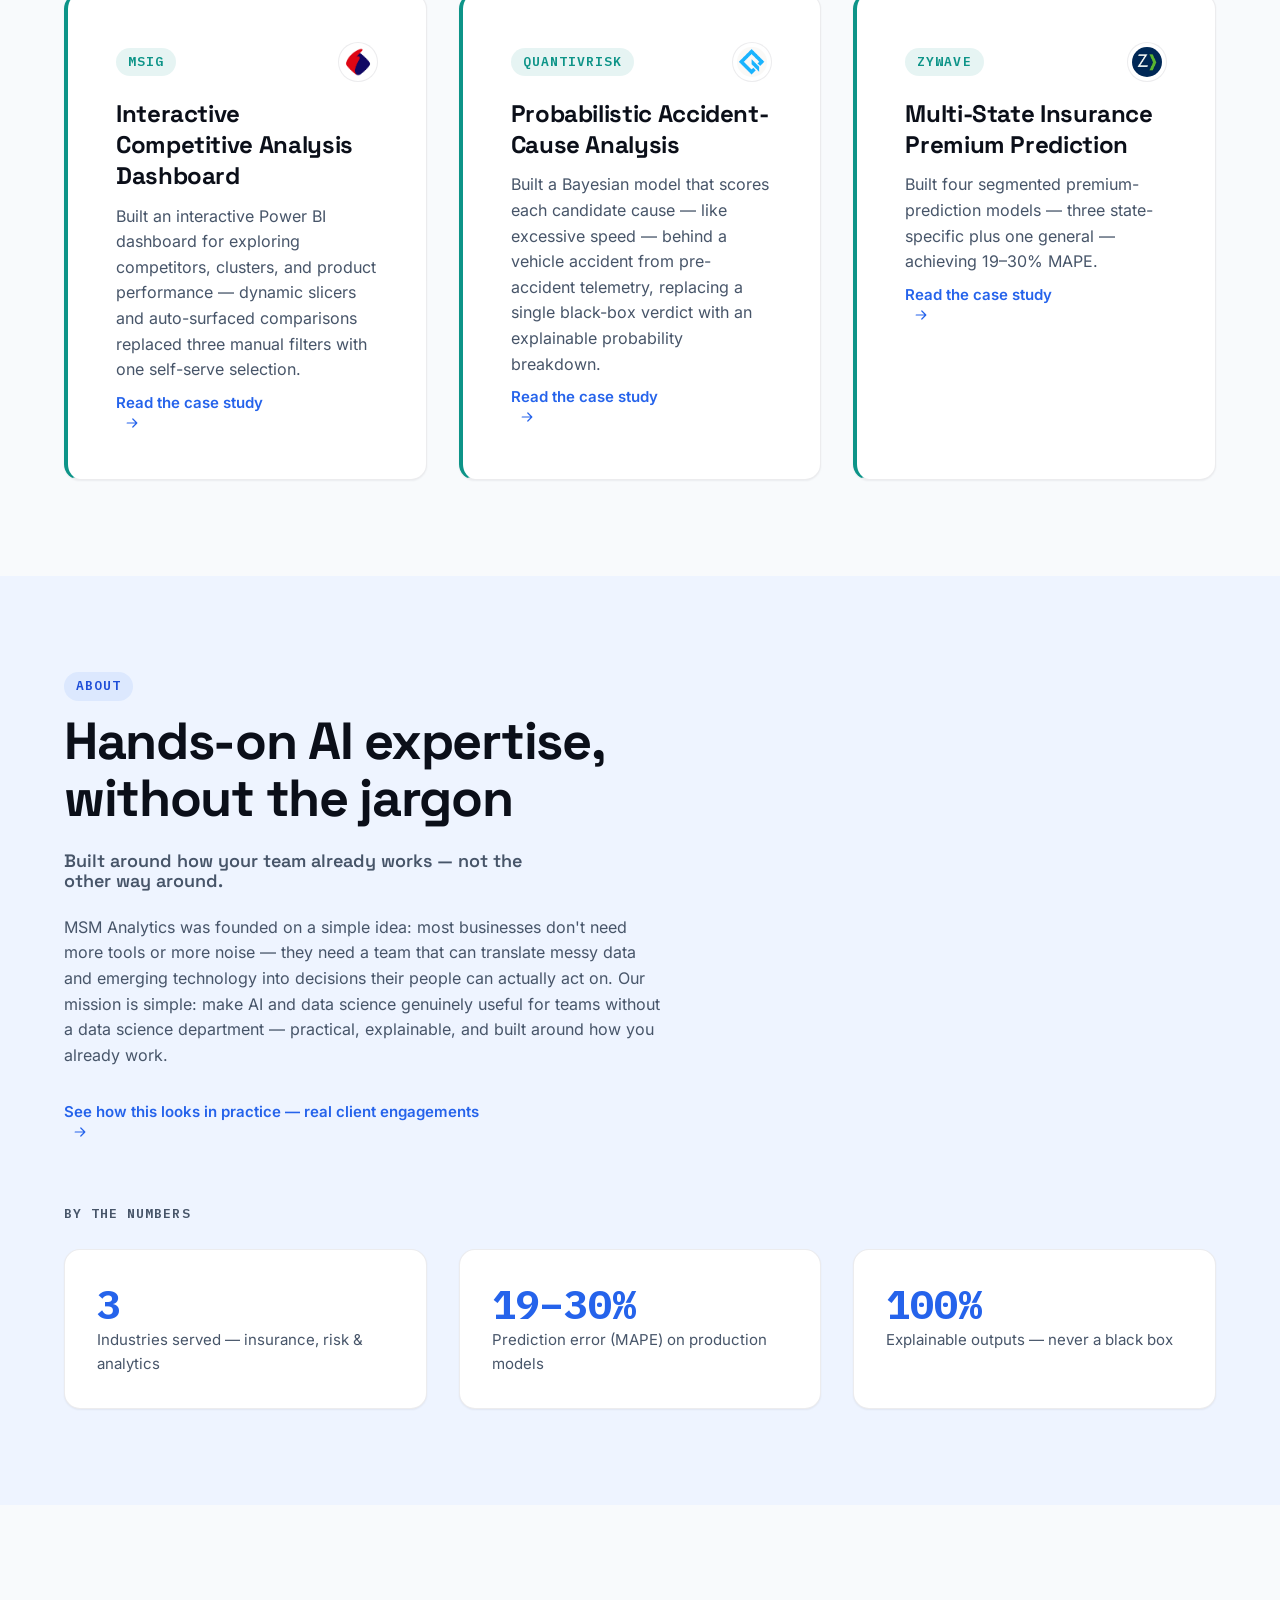
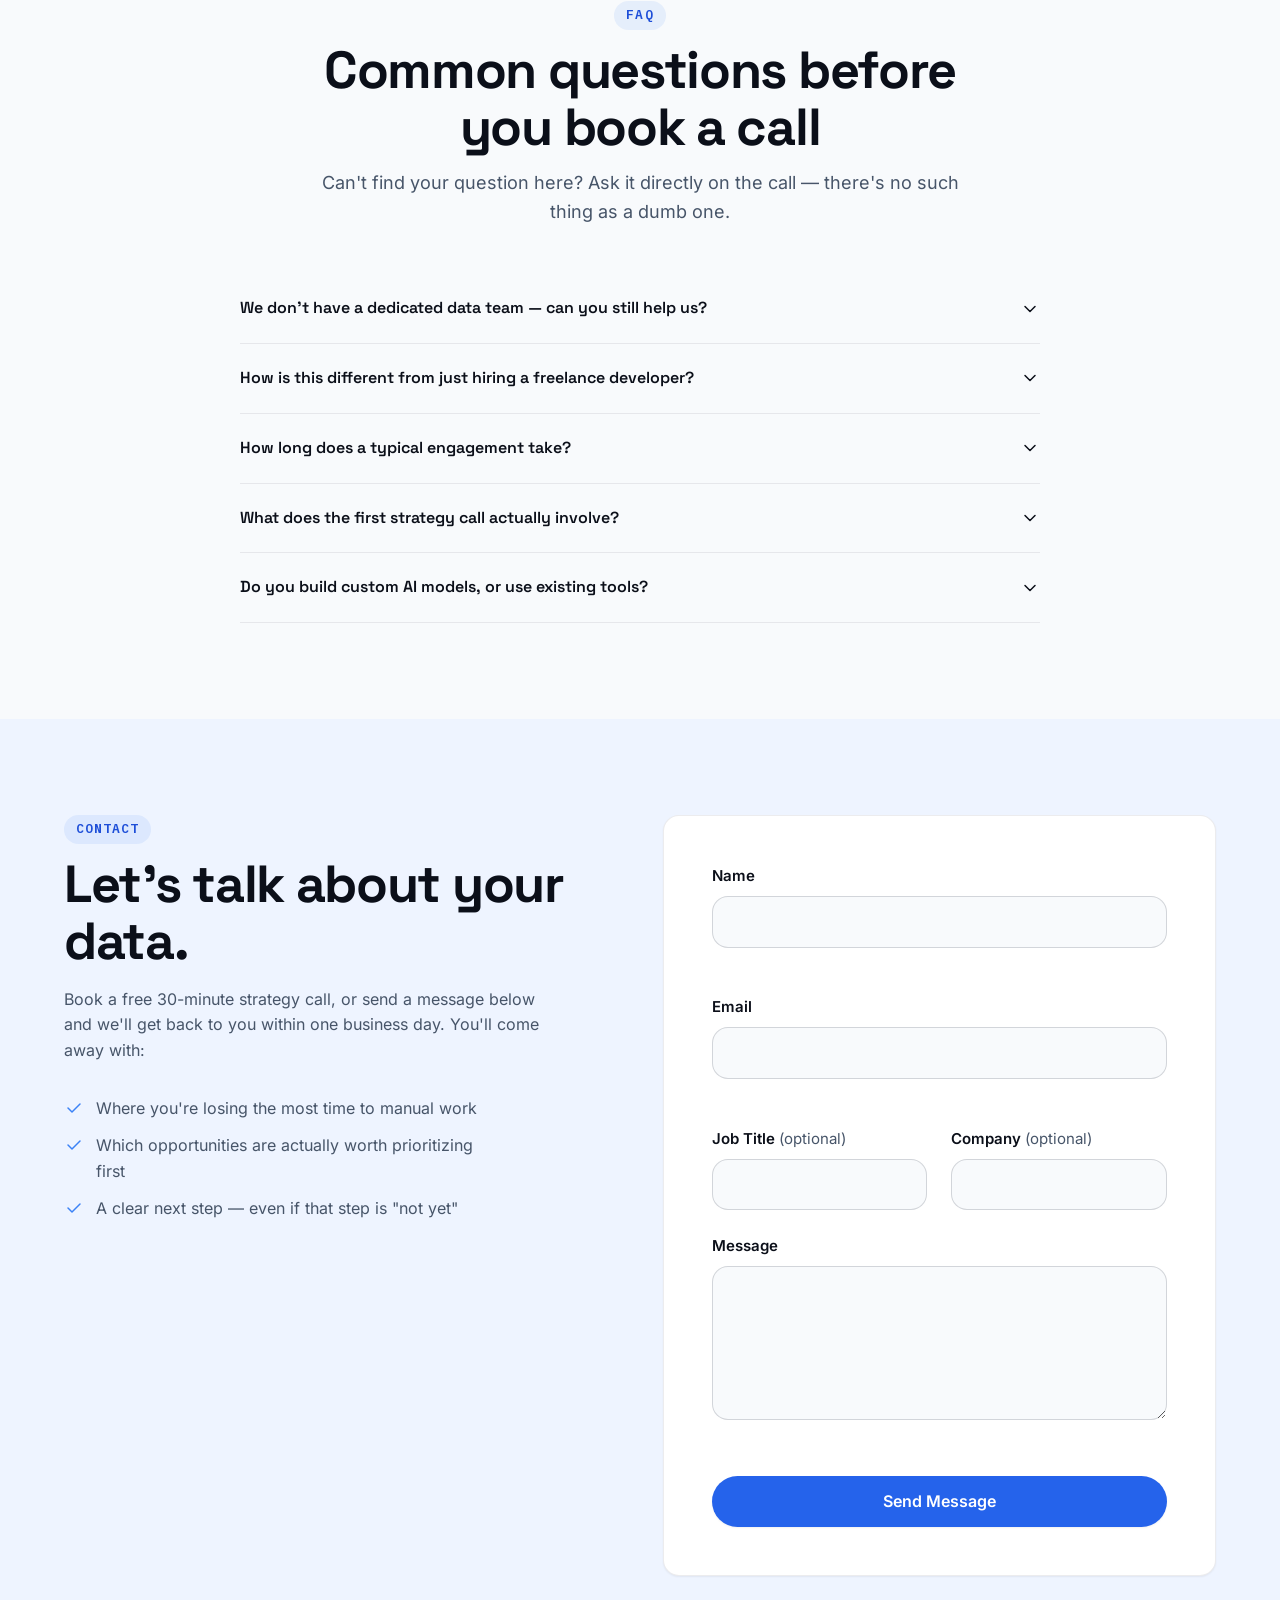
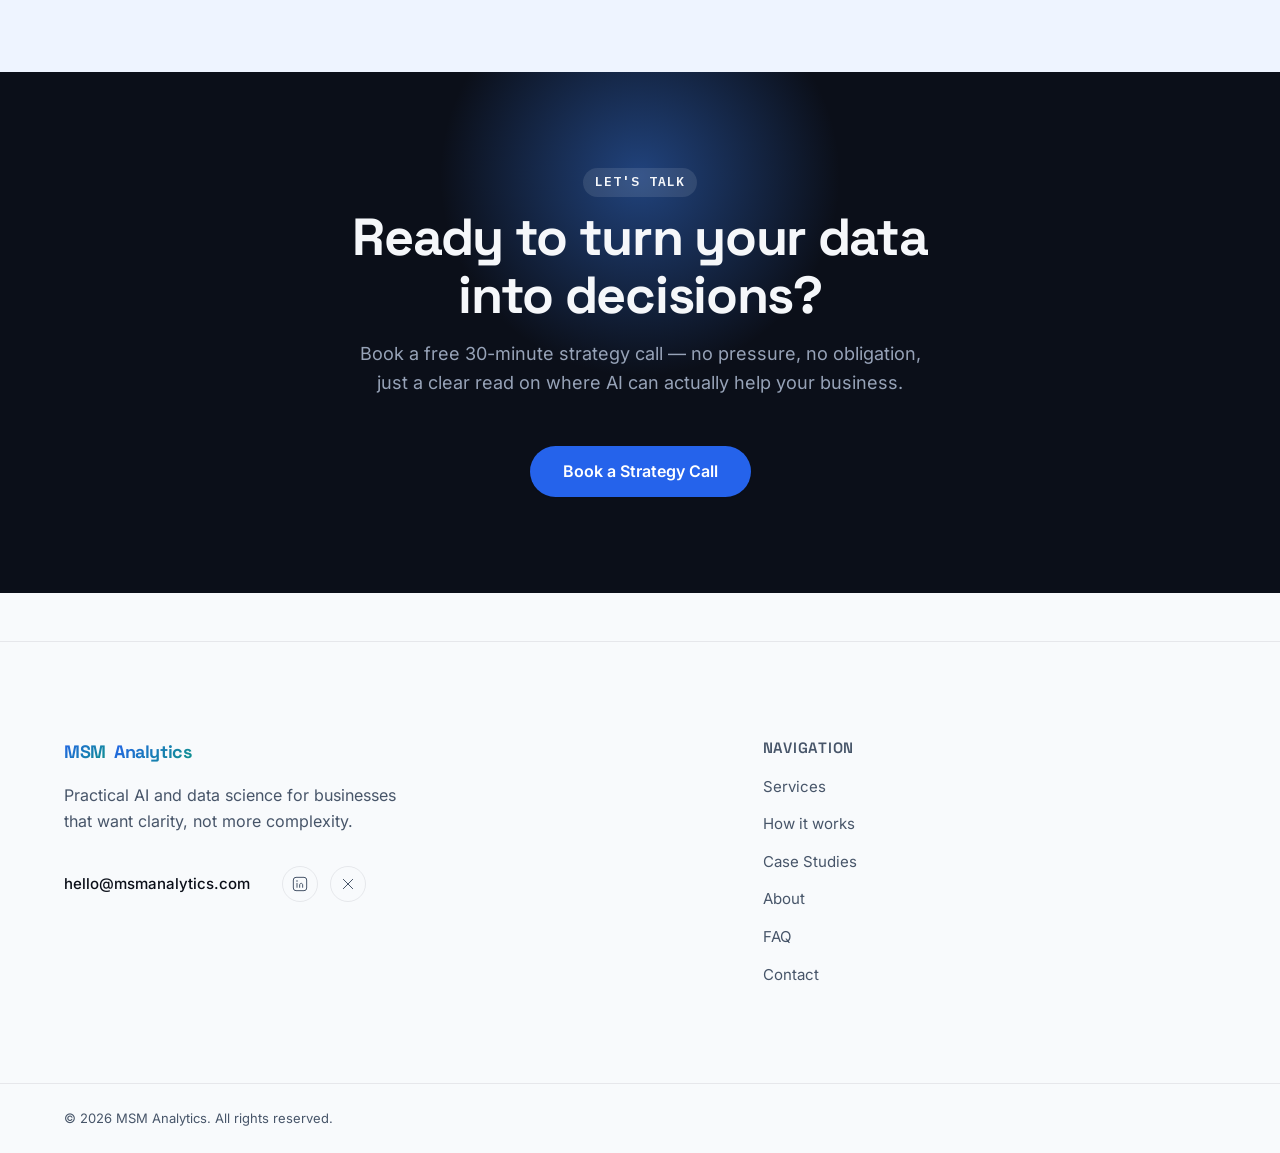
==== commit c5d718ac: "Cut unsupported AWS SageMaker claim and two unsourced draft assertions The Zywave teaser text ("...w" ====
--- a/index.html
+++ b/index.html
@@ -450,7 +450,7 @@
               </span>
             </div>
             <h3>Multi-State Insurance Premium Prediction</h3>
-            <p>Built four segmented premium-prediction models — three state-specific plus one general — achieving 19–30% MAPE, with hands-on AWS SageMaker expertise to train and deploy models like this in production.</p>
+            <p>Built four segmented premium-prediction models — three state-specific plus one general — achieving 19–30% MAPE.</p>
             <a href="case-studies/zywave-multi-state-premium-prediction.html" class="case-study__link">
               Read the case study
               <svg viewBox="0 0 20 20" aria-hidden="true"><path d="M4 10h12M11 5l5 5-5 5" stroke="currentColor" stroke-width="1.5" fill="none" stroke-linecap="round" stroke-linejoin="round"/></svg>
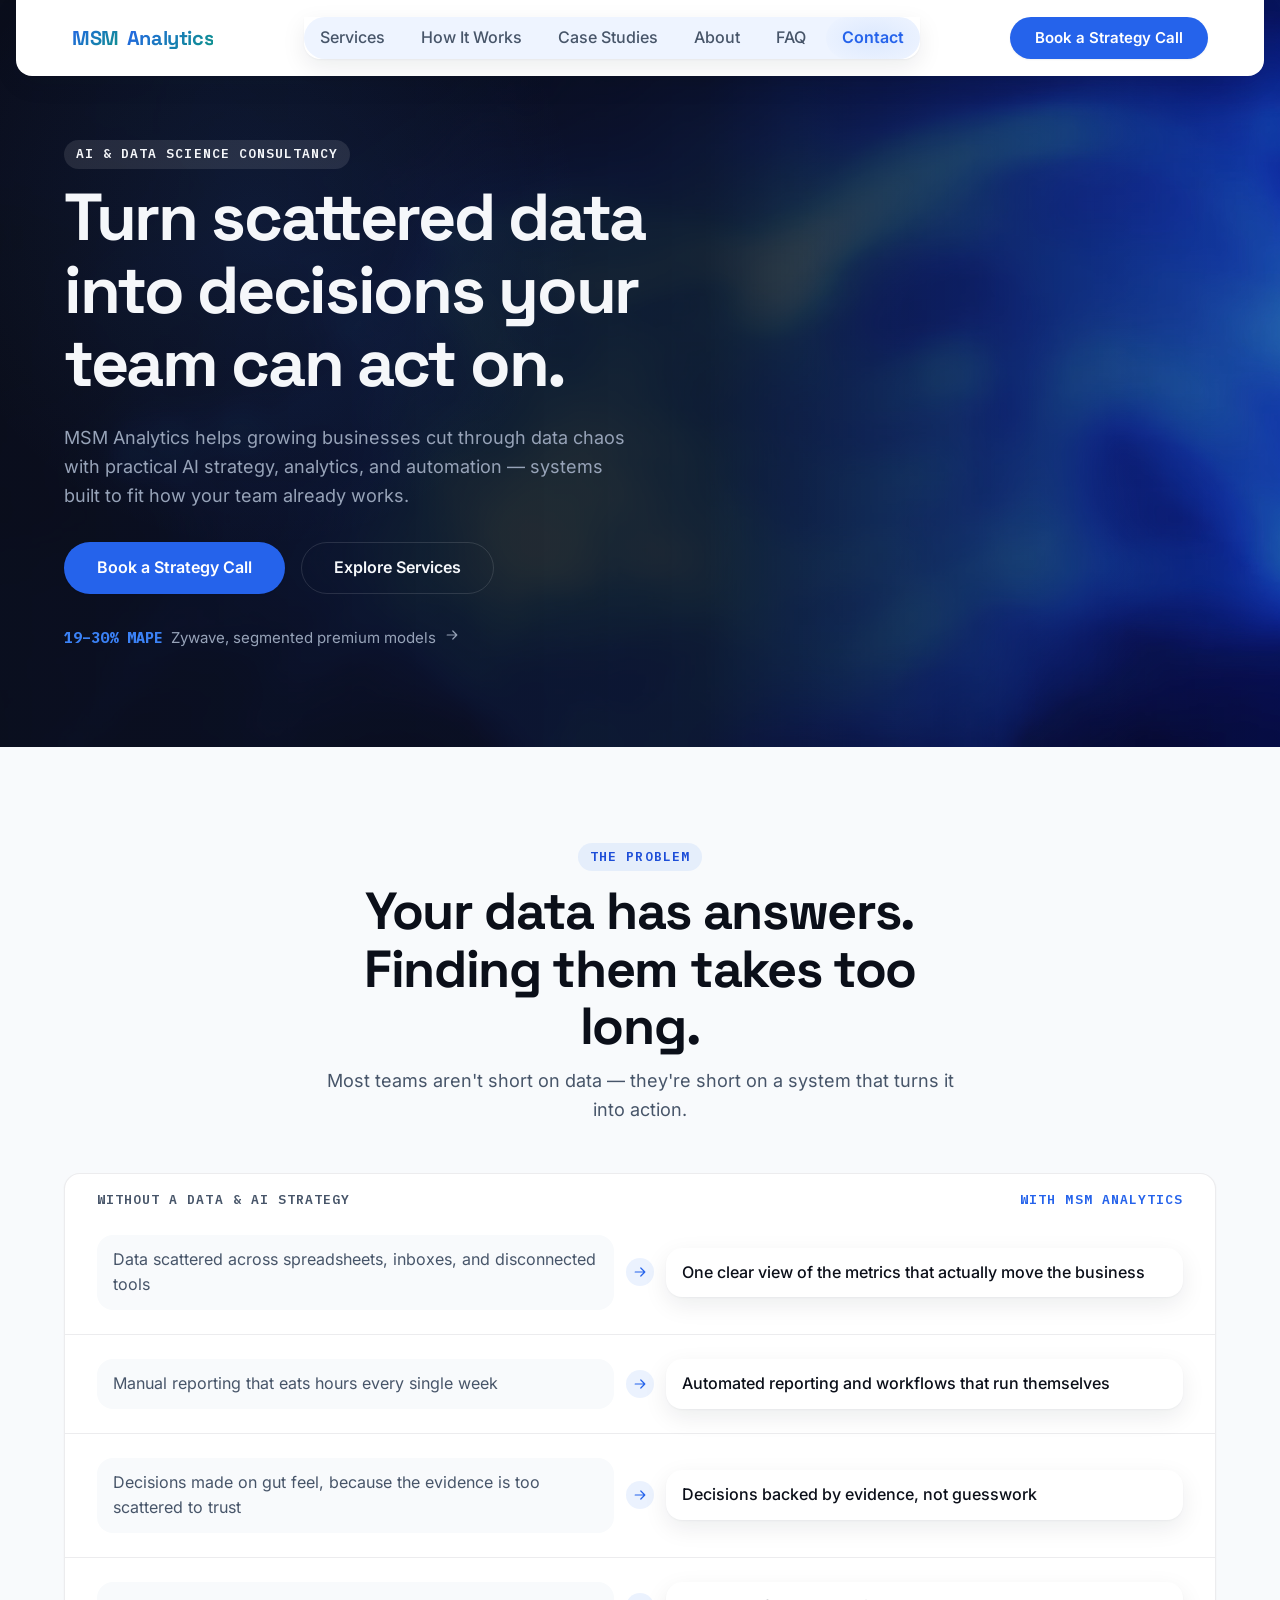
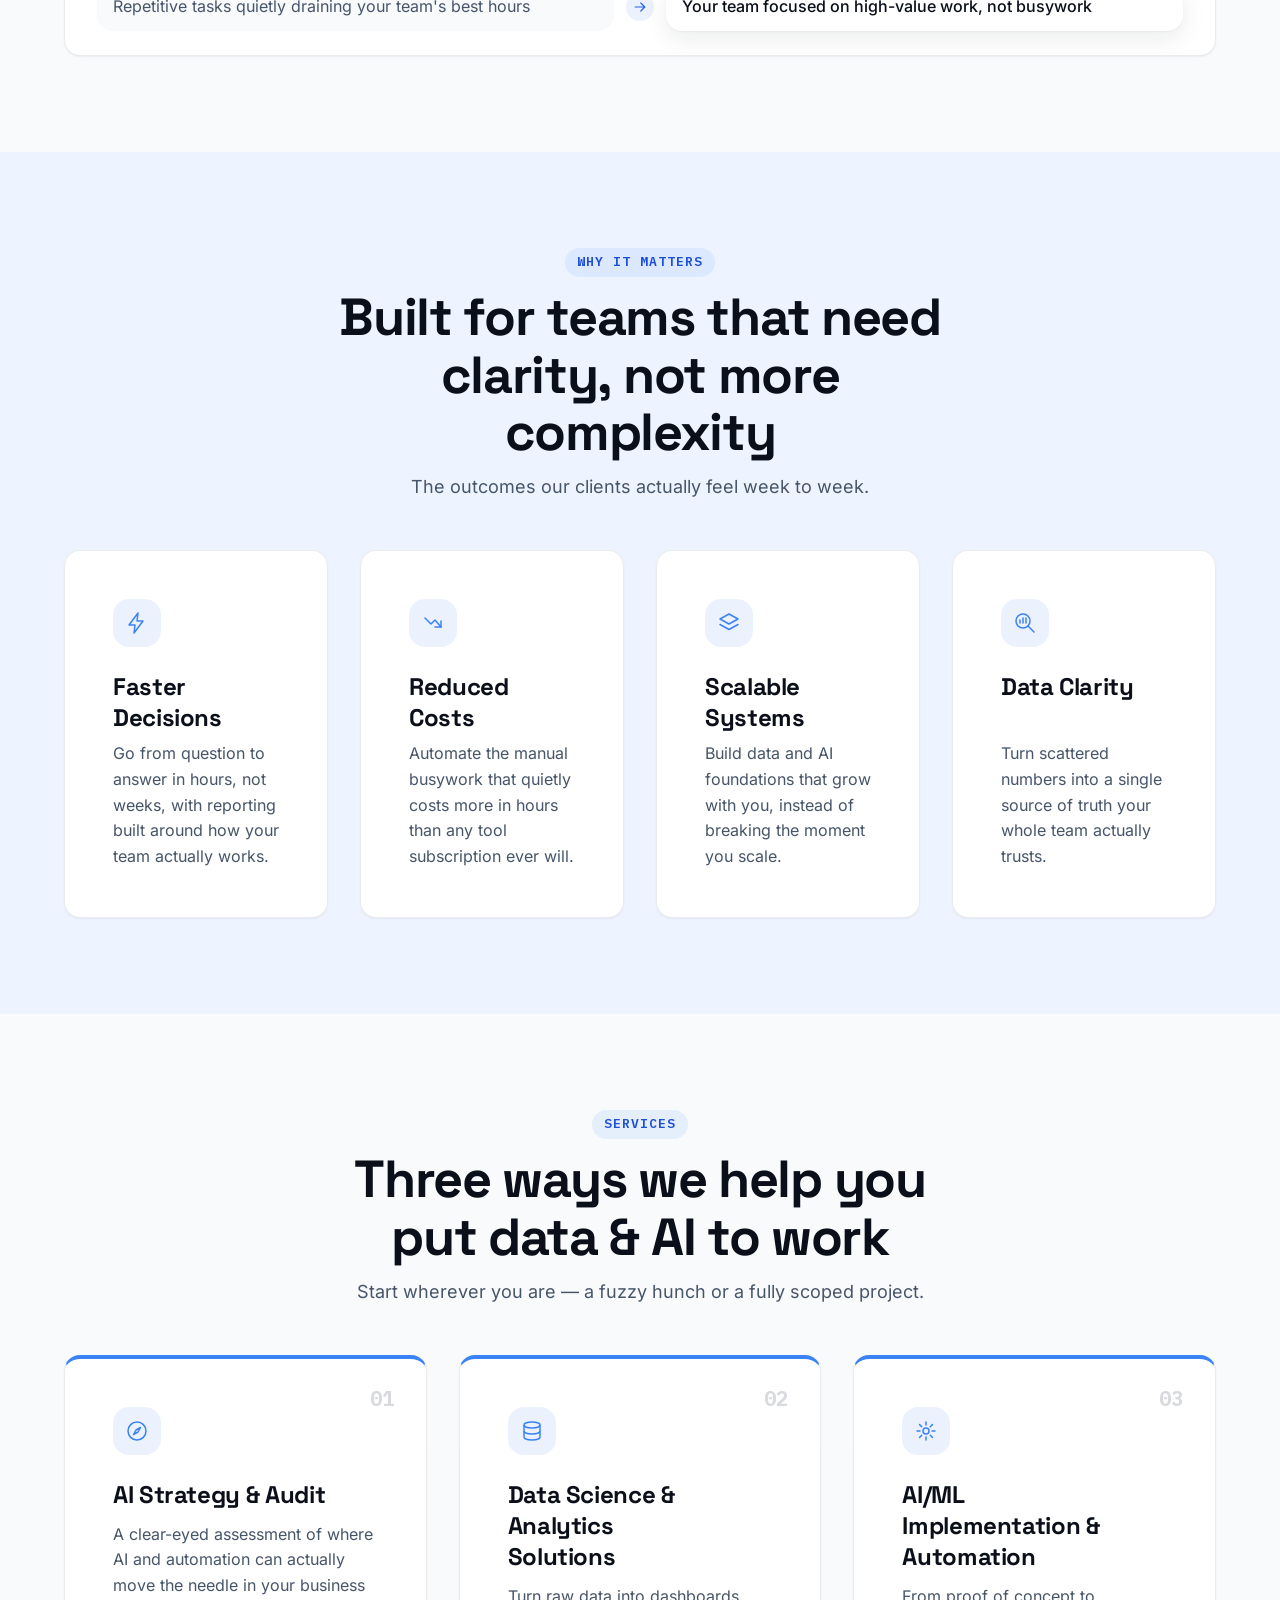
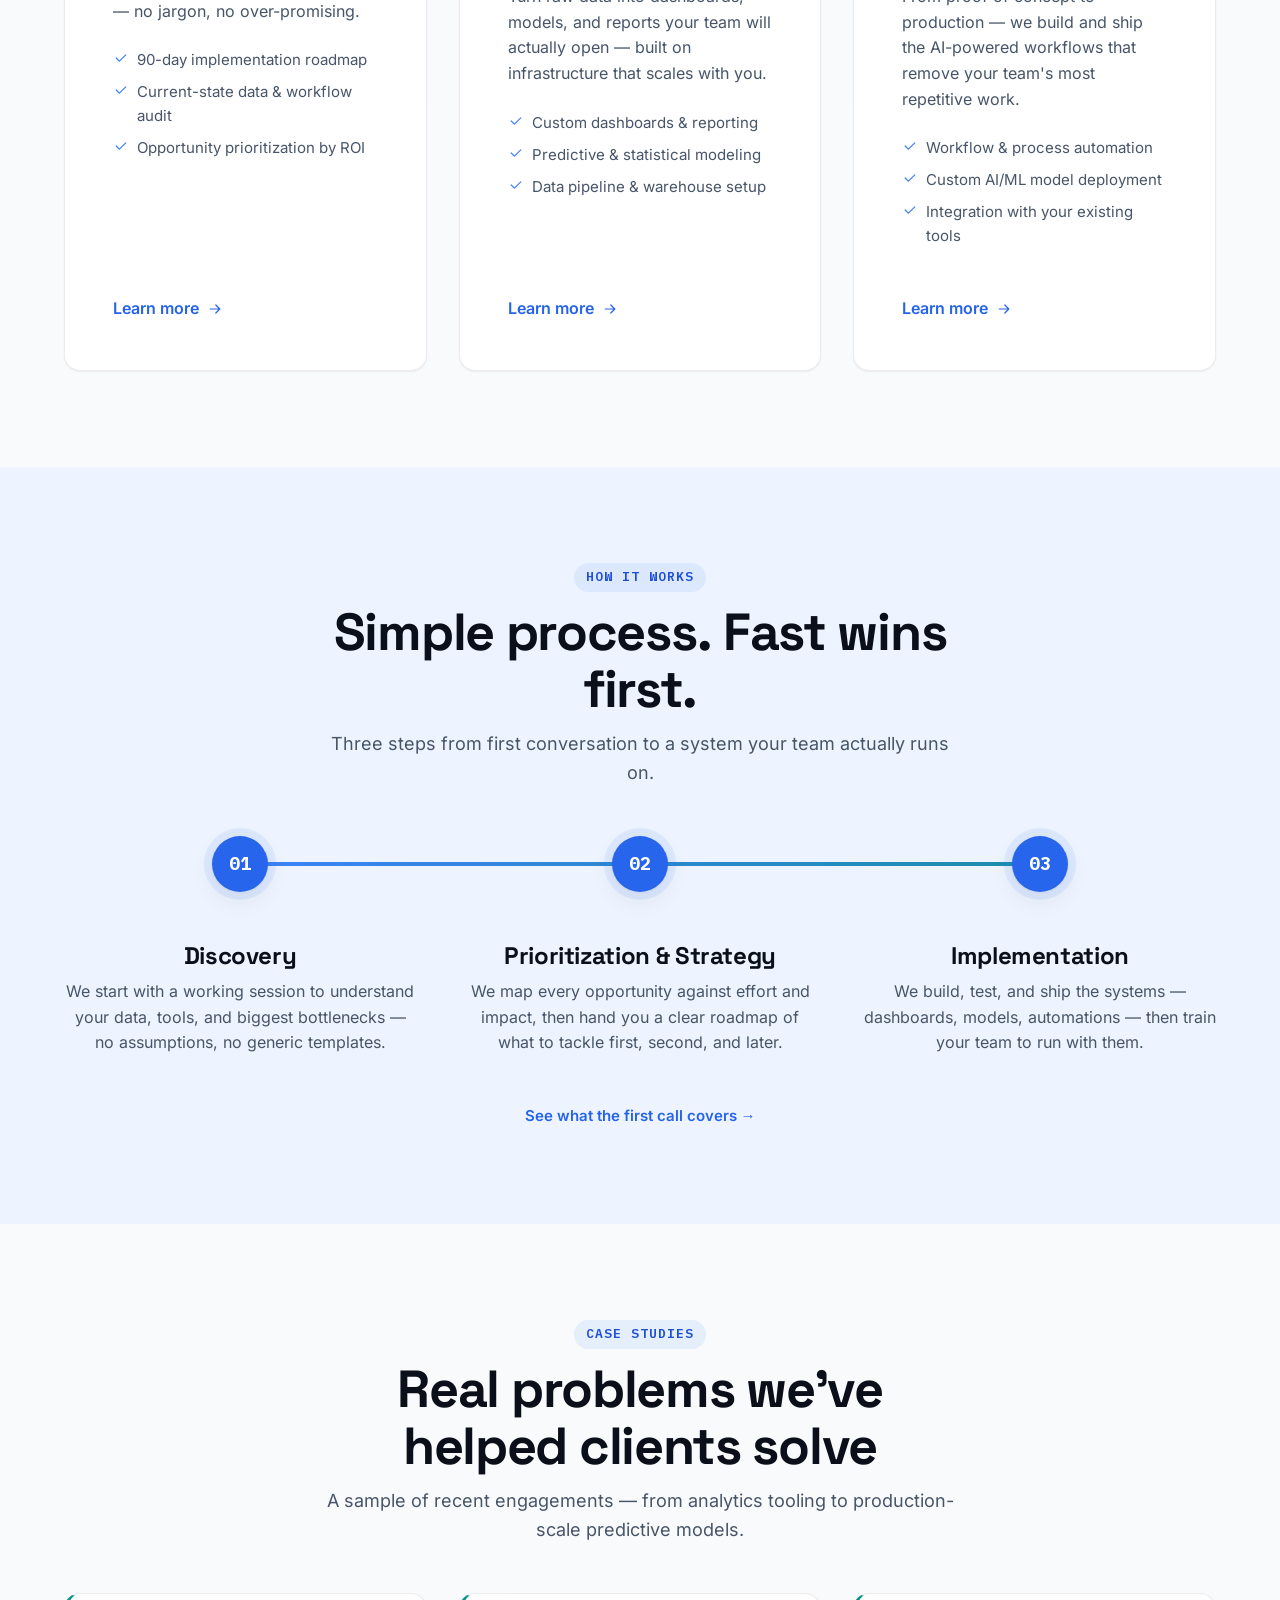
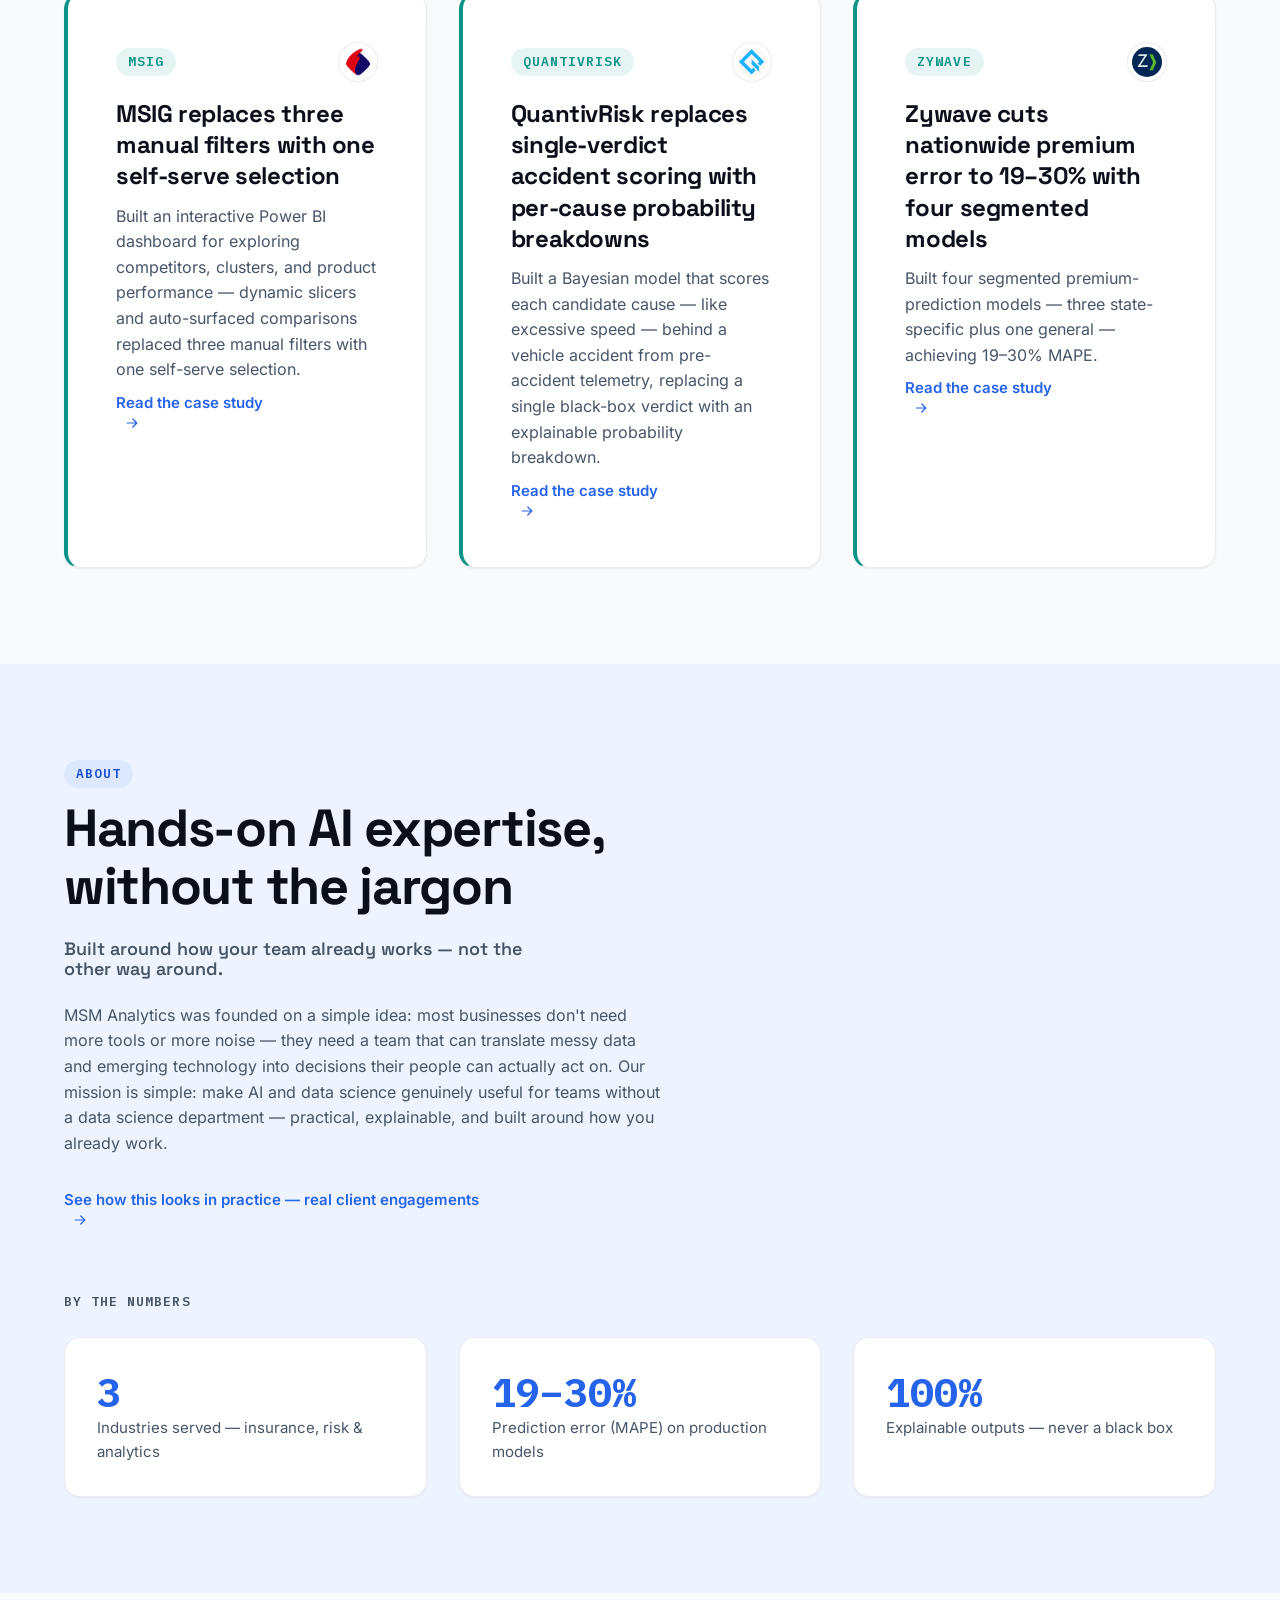
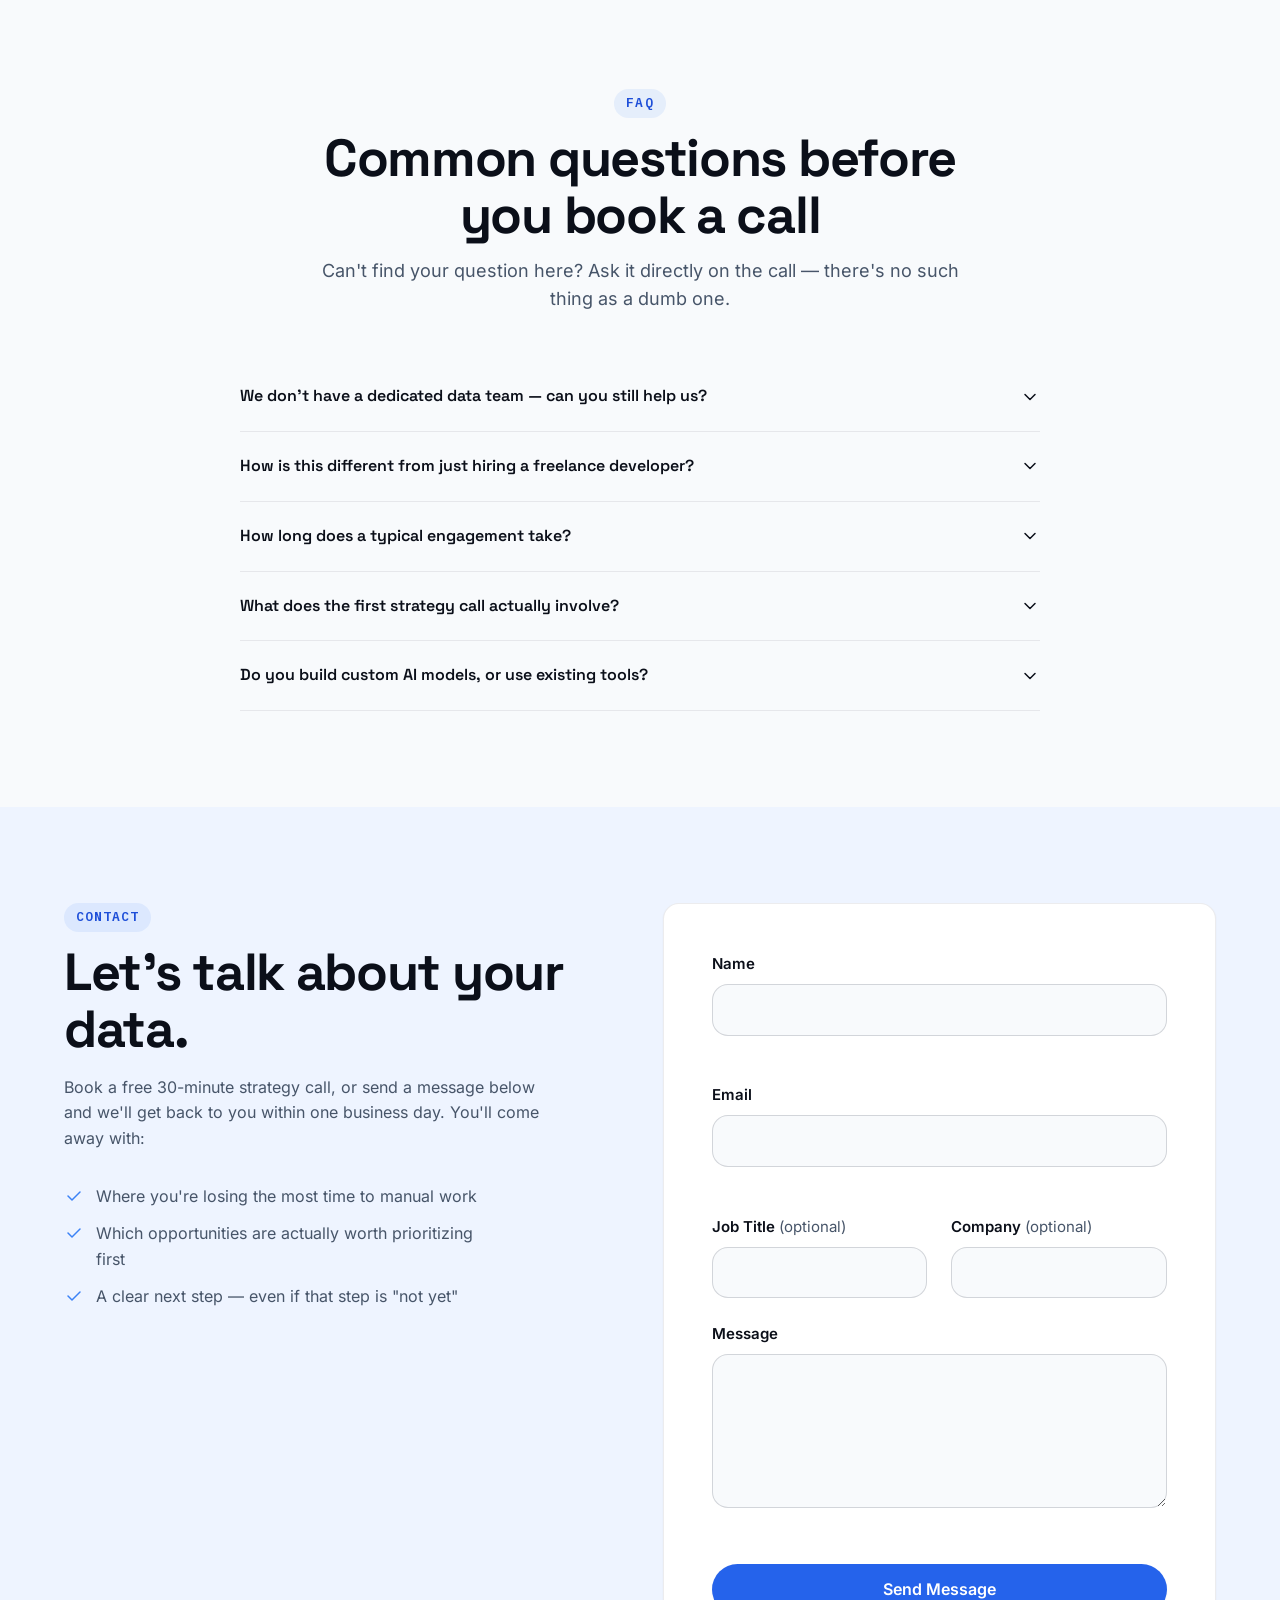
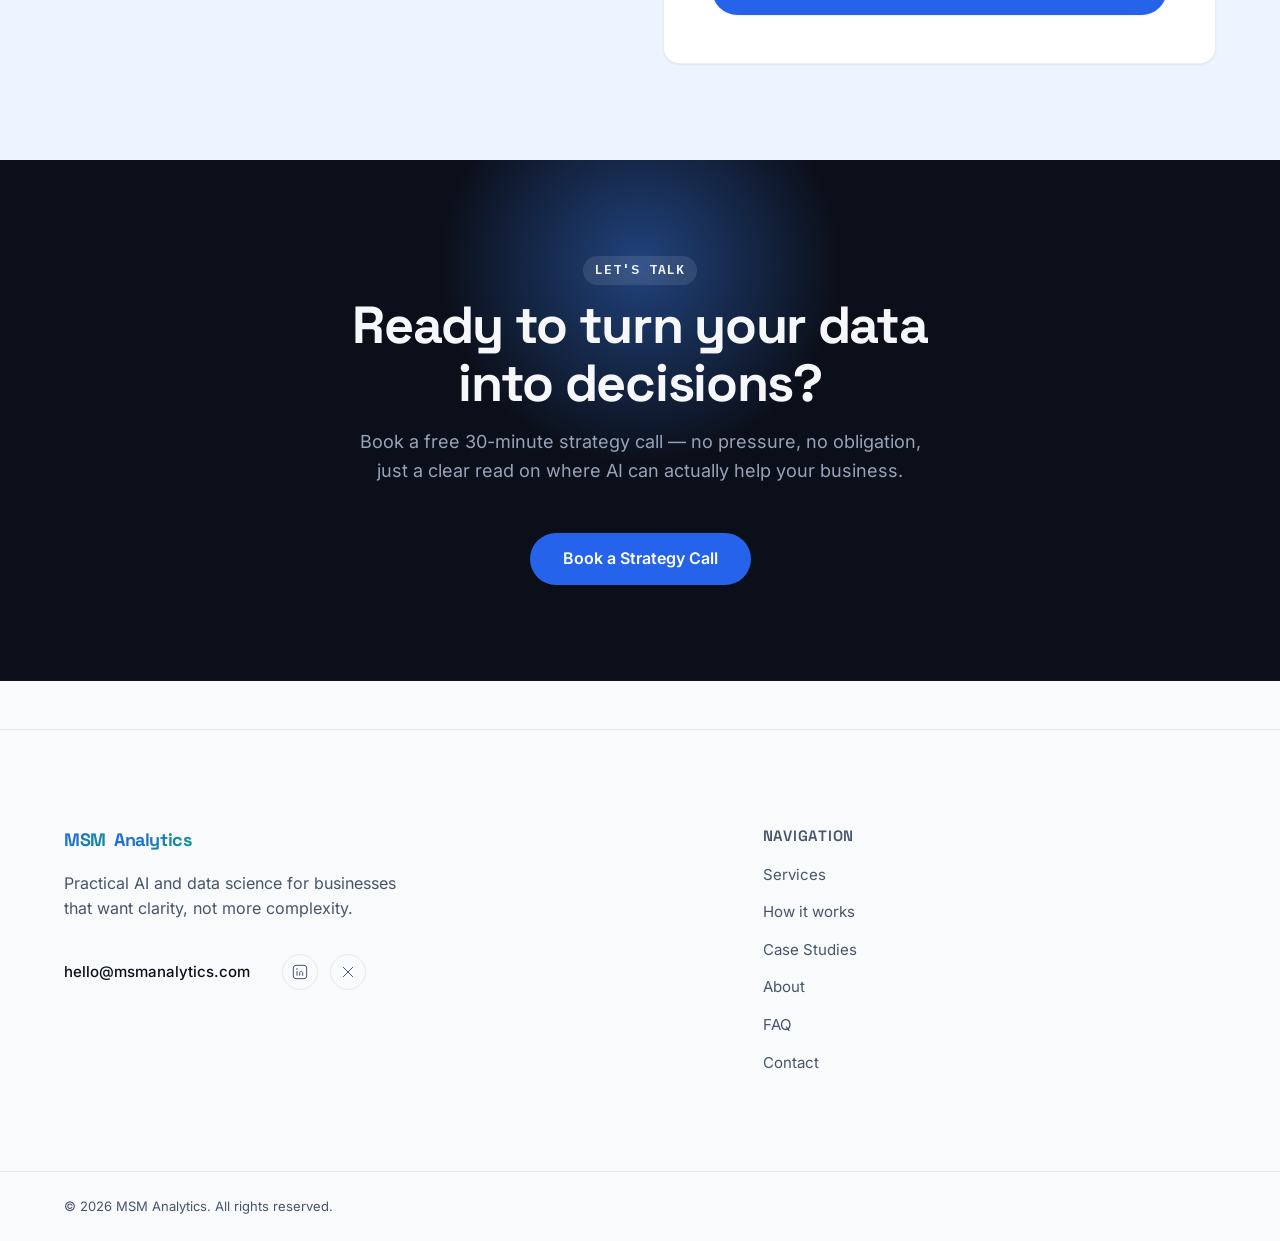
==== commit 36e02e95: "Retitle all three case studies to verb-first outcome sentences Applies the confirmed-facts retitles " ====
--- a/index.html
+++ b/index.html
@@ -419,7 +419,7 @@
                 <img src="assets/logos/msig-mark.png" width="600" height="600" alt="MSIG logo">
               </span>
             </div>
-            <h3>Interactive Competitive Analysis Dashboard</h3>
+            <h3>MSIG replaces three manual filters with one self-serve selection</h3>
             <p>Built an interactive Power BI dashboard for exploring competitors, clusters, and product performance — dynamic slicers and auto-surfaced comparisons replaced three manual filters with one self-serve selection.</p>
             <a href="case-studies/msig-competitive-analysis-dashboard.html" class="case-study__link">
               Read the case study
@@ -434,7 +434,7 @@
                 <img src="assets/logos/quantivrisk.jpg" width="200" height="200" alt="QuantivRisk logo">
               </span>
             </div>
-            <h3>Probabilistic Accident-Cause Analysis</h3>
+            <h3>QuantivRisk replaces single-verdict accident scoring with per-cause probability breakdowns</h3>
             <p>Built a Bayesian model that scores each candidate cause — like excessive speed — behind a vehicle accident from pre-accident telemetry, replacing a single black-box verdict with an explainable probability breakdown.</p>
             <a href="case-studies/quantivrisk-accident-causation-analysis.html" class="case-study__link">
               Read the case study
@@ -449,7 +449,7 @@
                 <img src="assets/logos/zywave.jpg" width="200" height="200" alt="Zywave logo">
               </span>
             </div>
-            <h3>Multi-State Insurance Premium Prediction</h3>
+            <h3>Zywave cuts nationwide premium error to 19–30% with four segmented models</h3>
             <p>Built four segmented premium-prediction models — three state-specific plus one general — achieving 19–30% MAPE.</p>
             <a href="case-studies/zywave-multi-state-premium-prediction.html" class="case-study__link">
               Read the case study
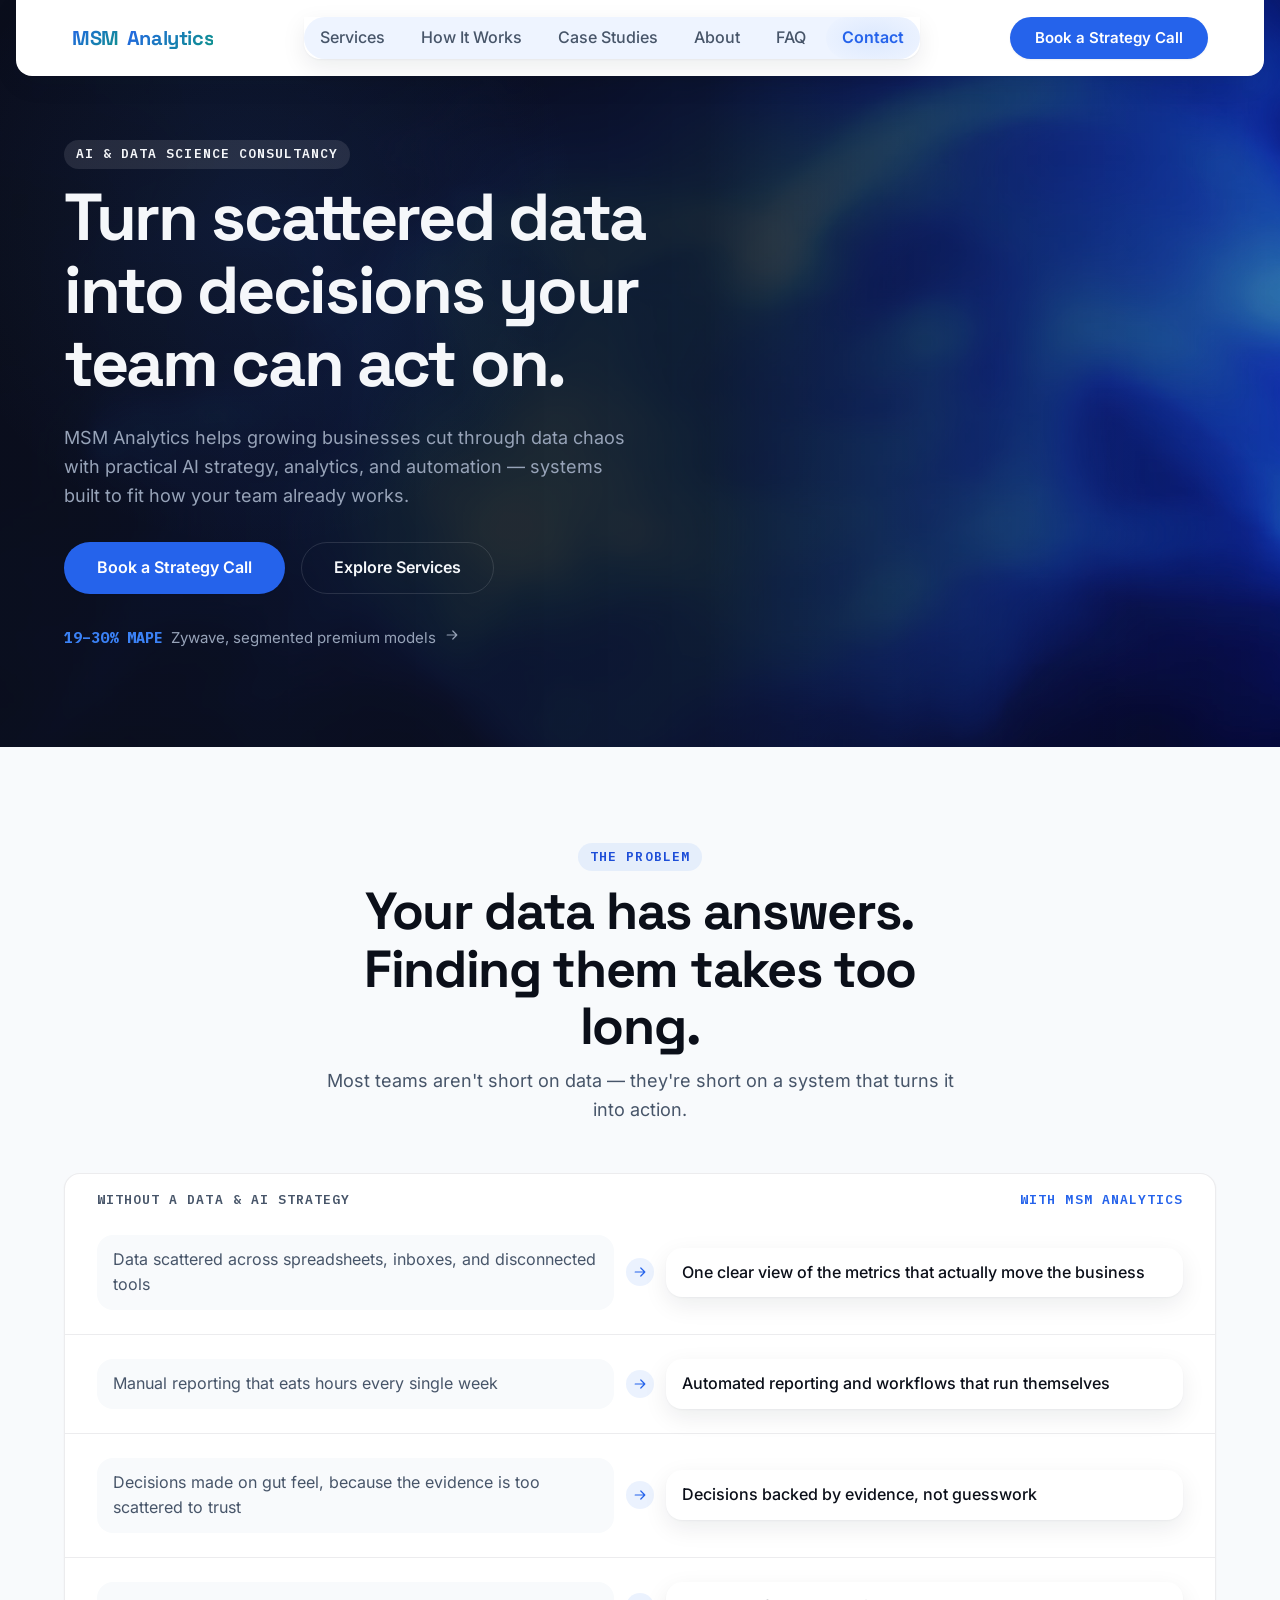
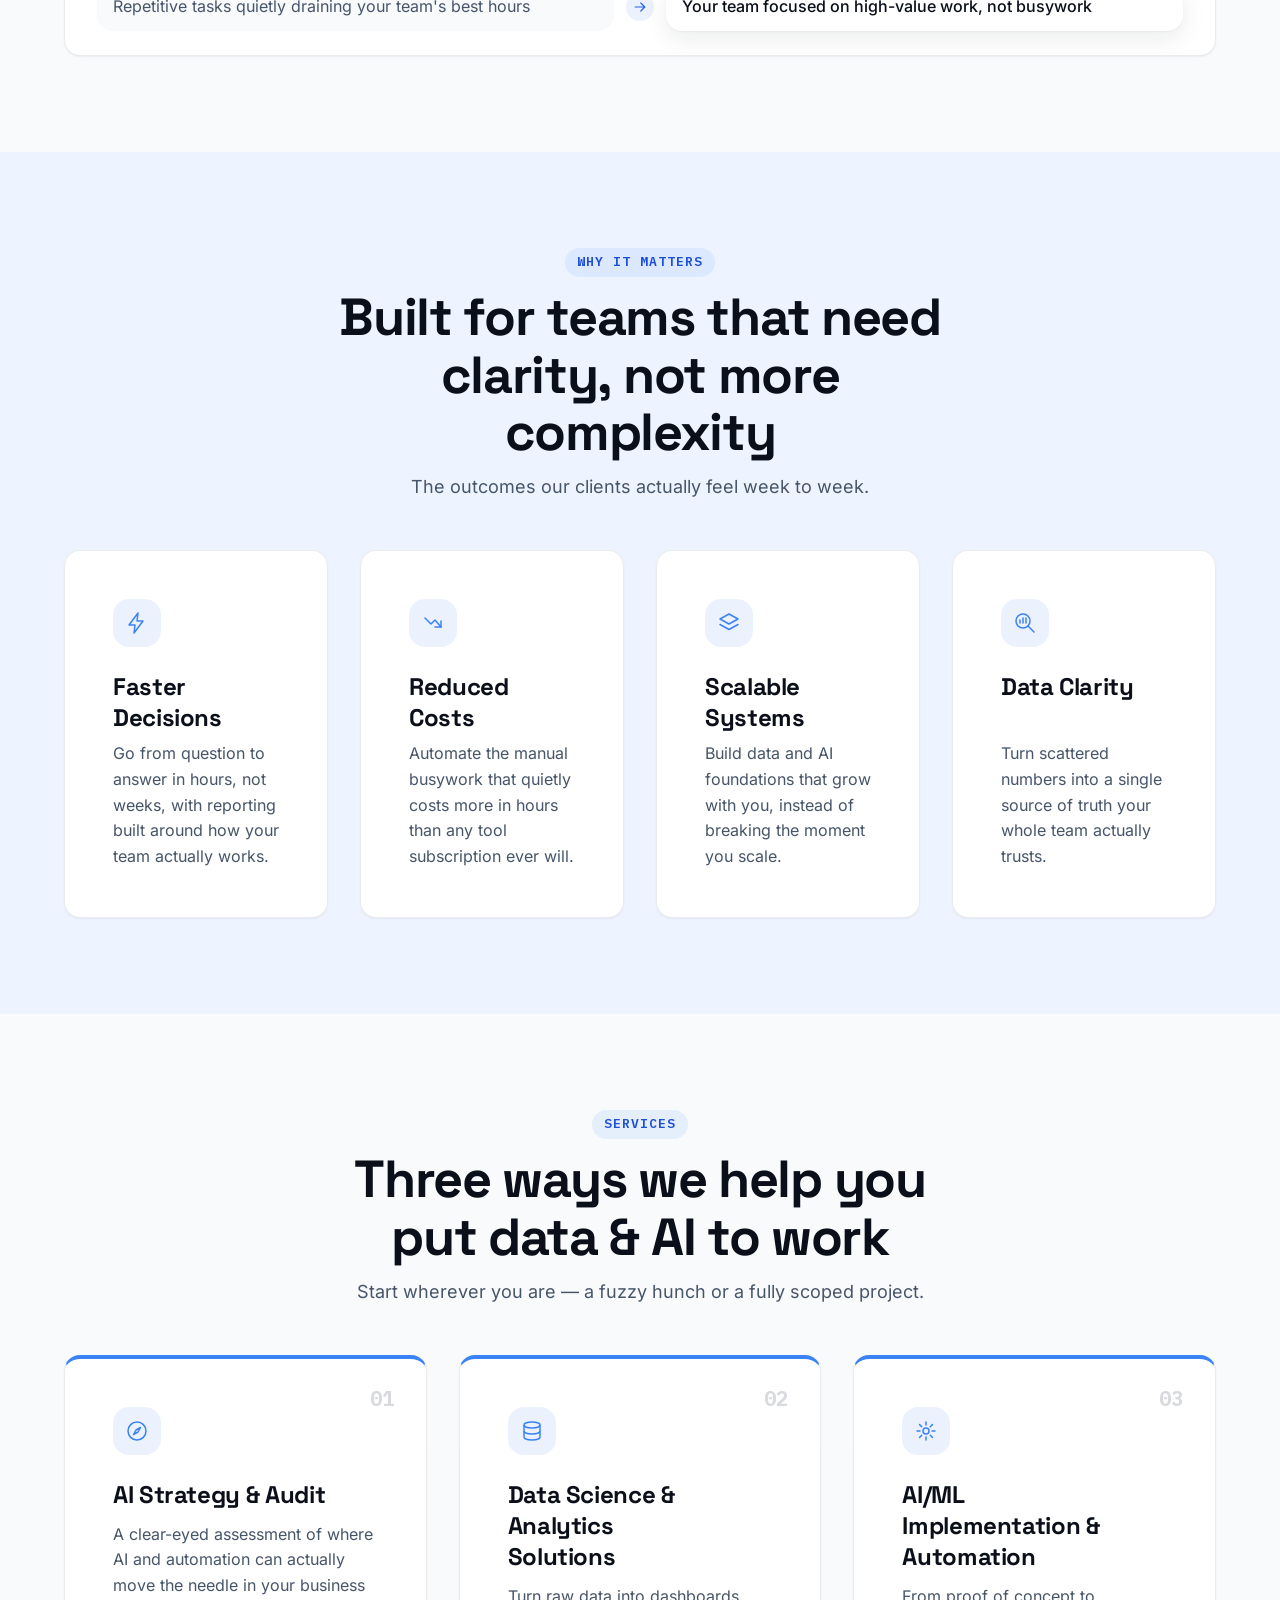
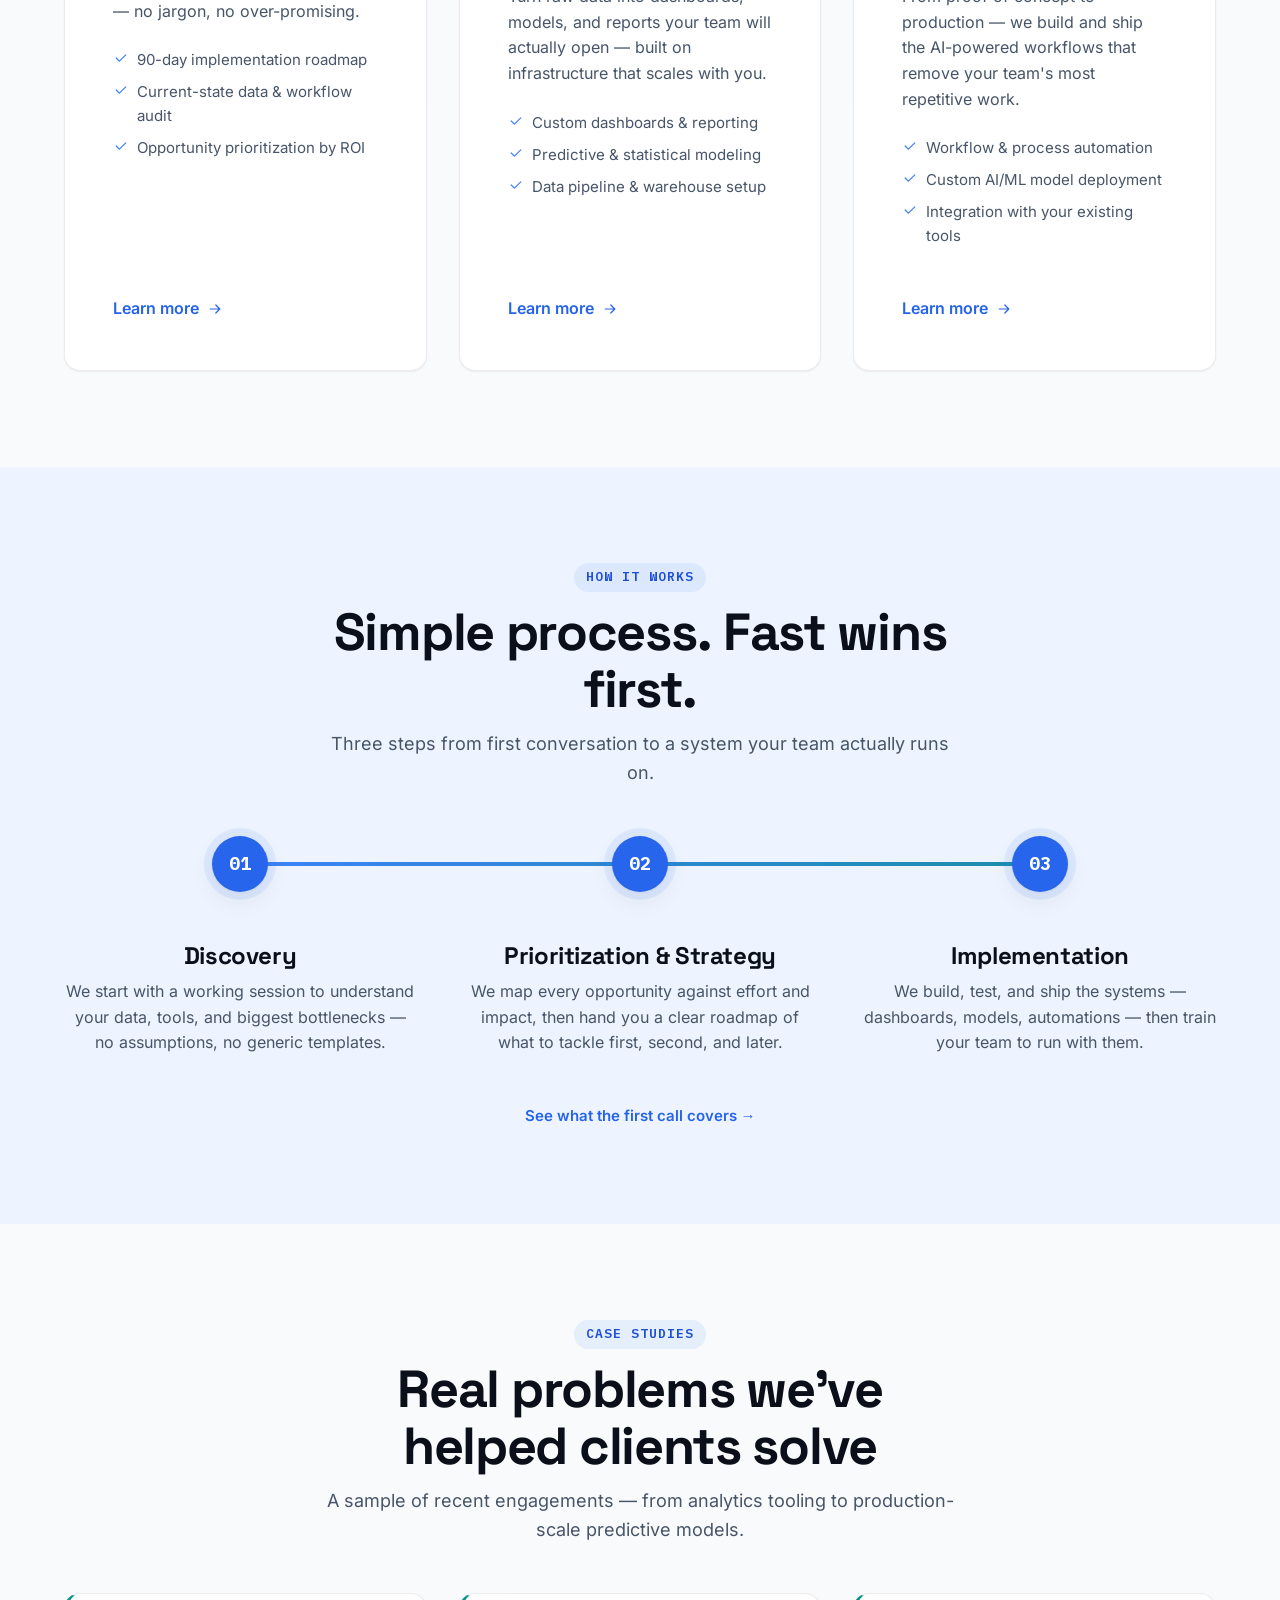
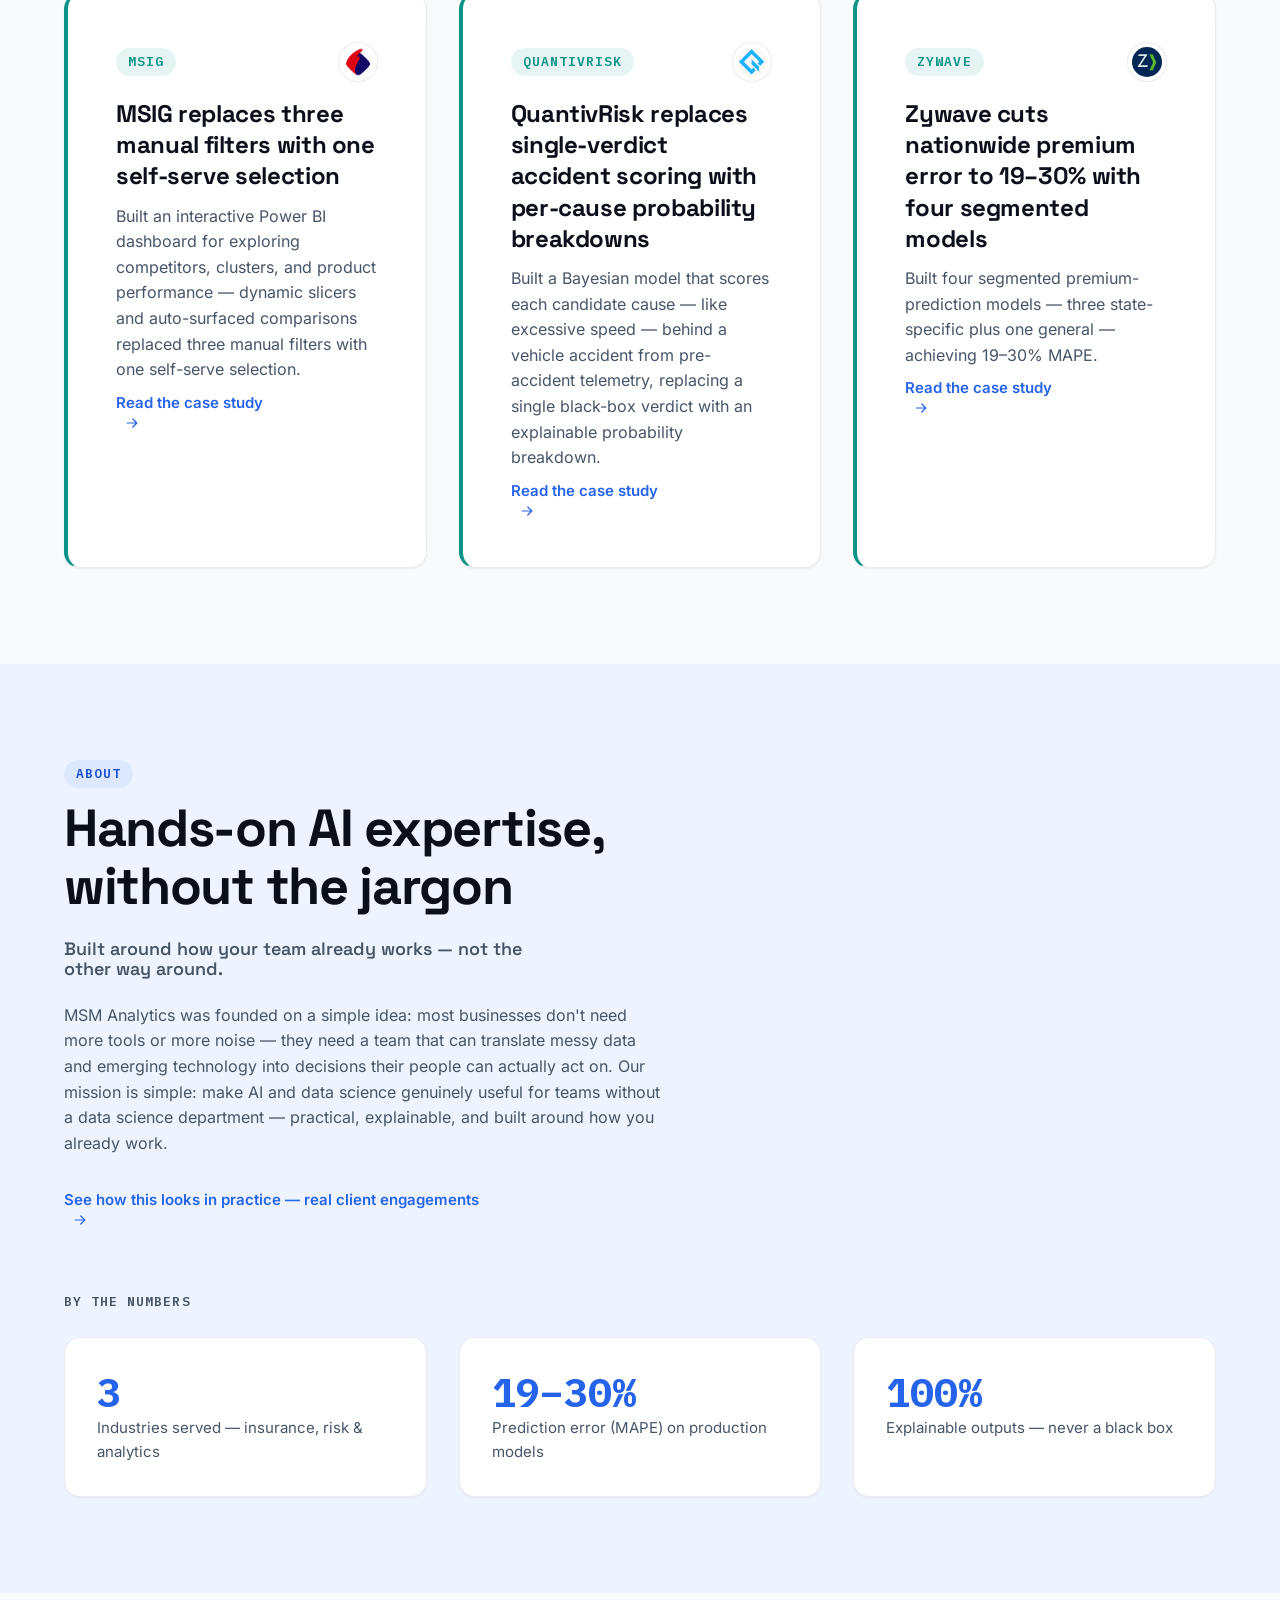
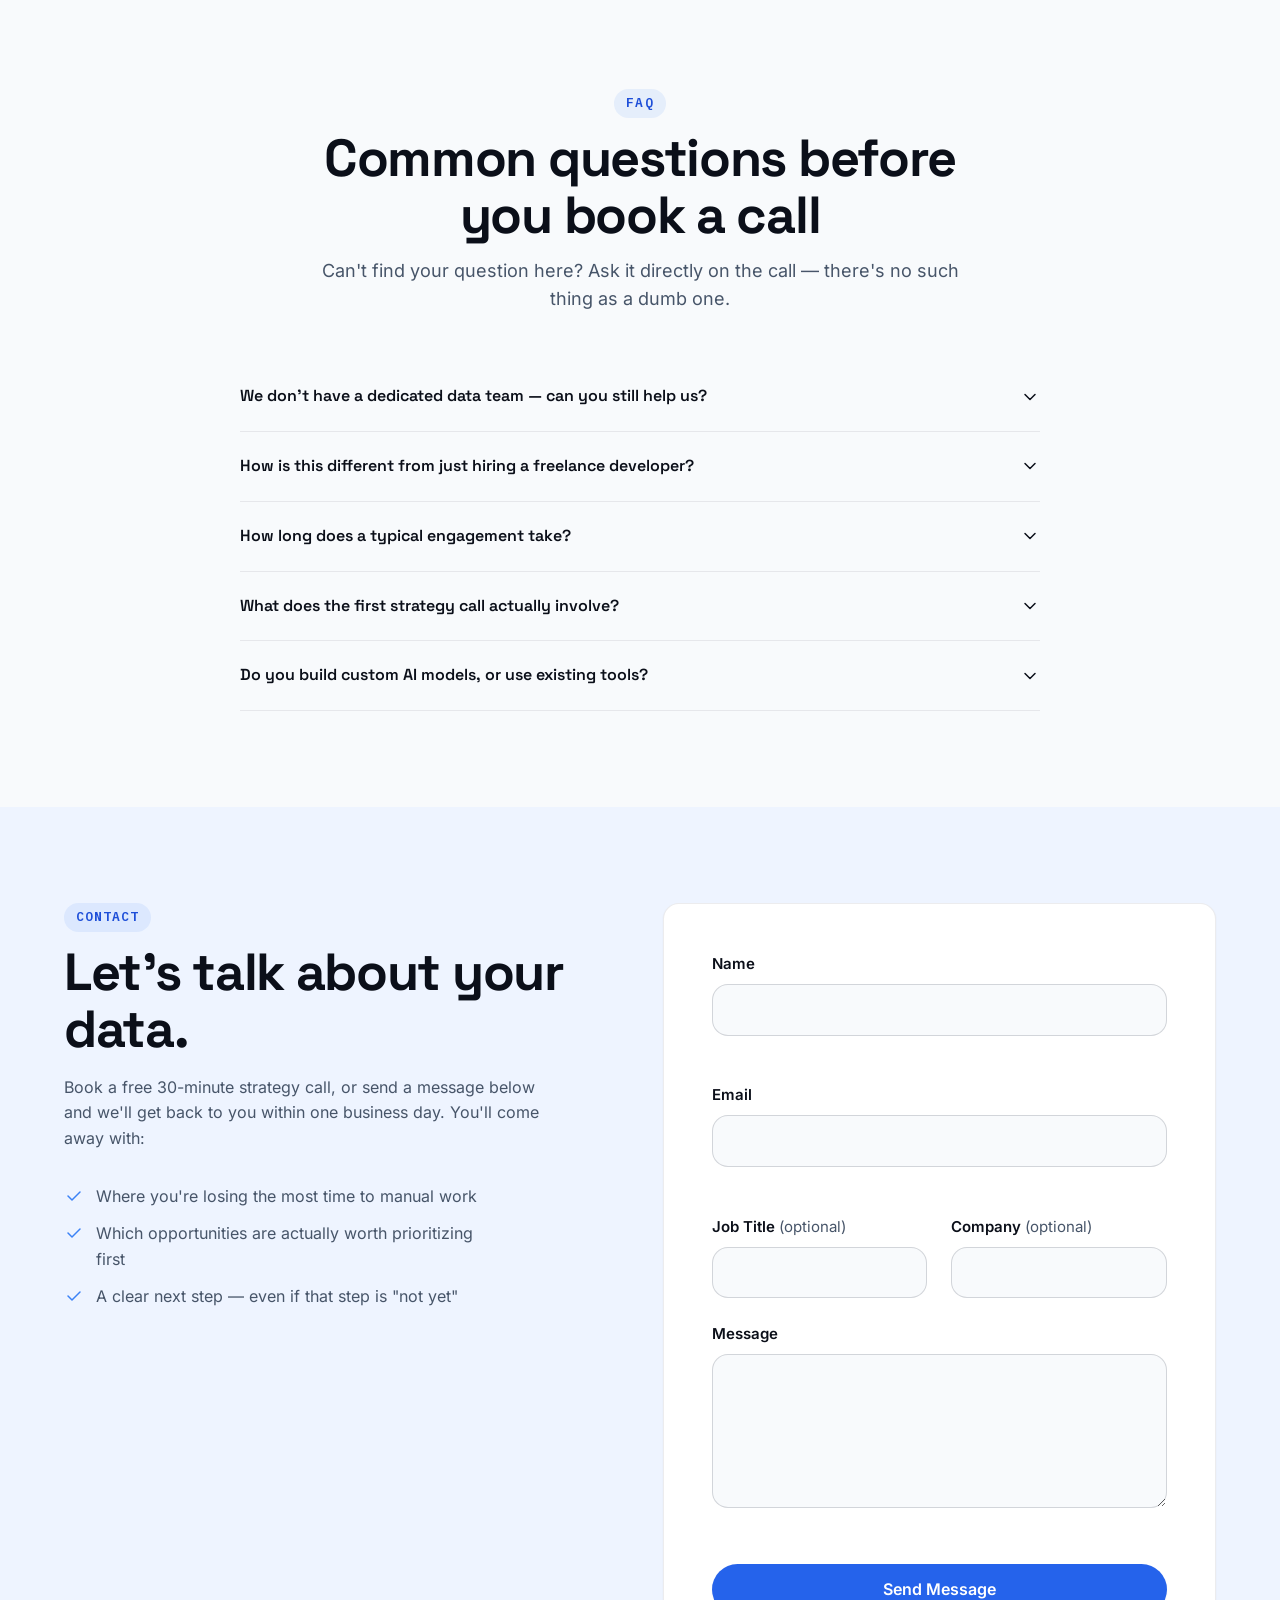
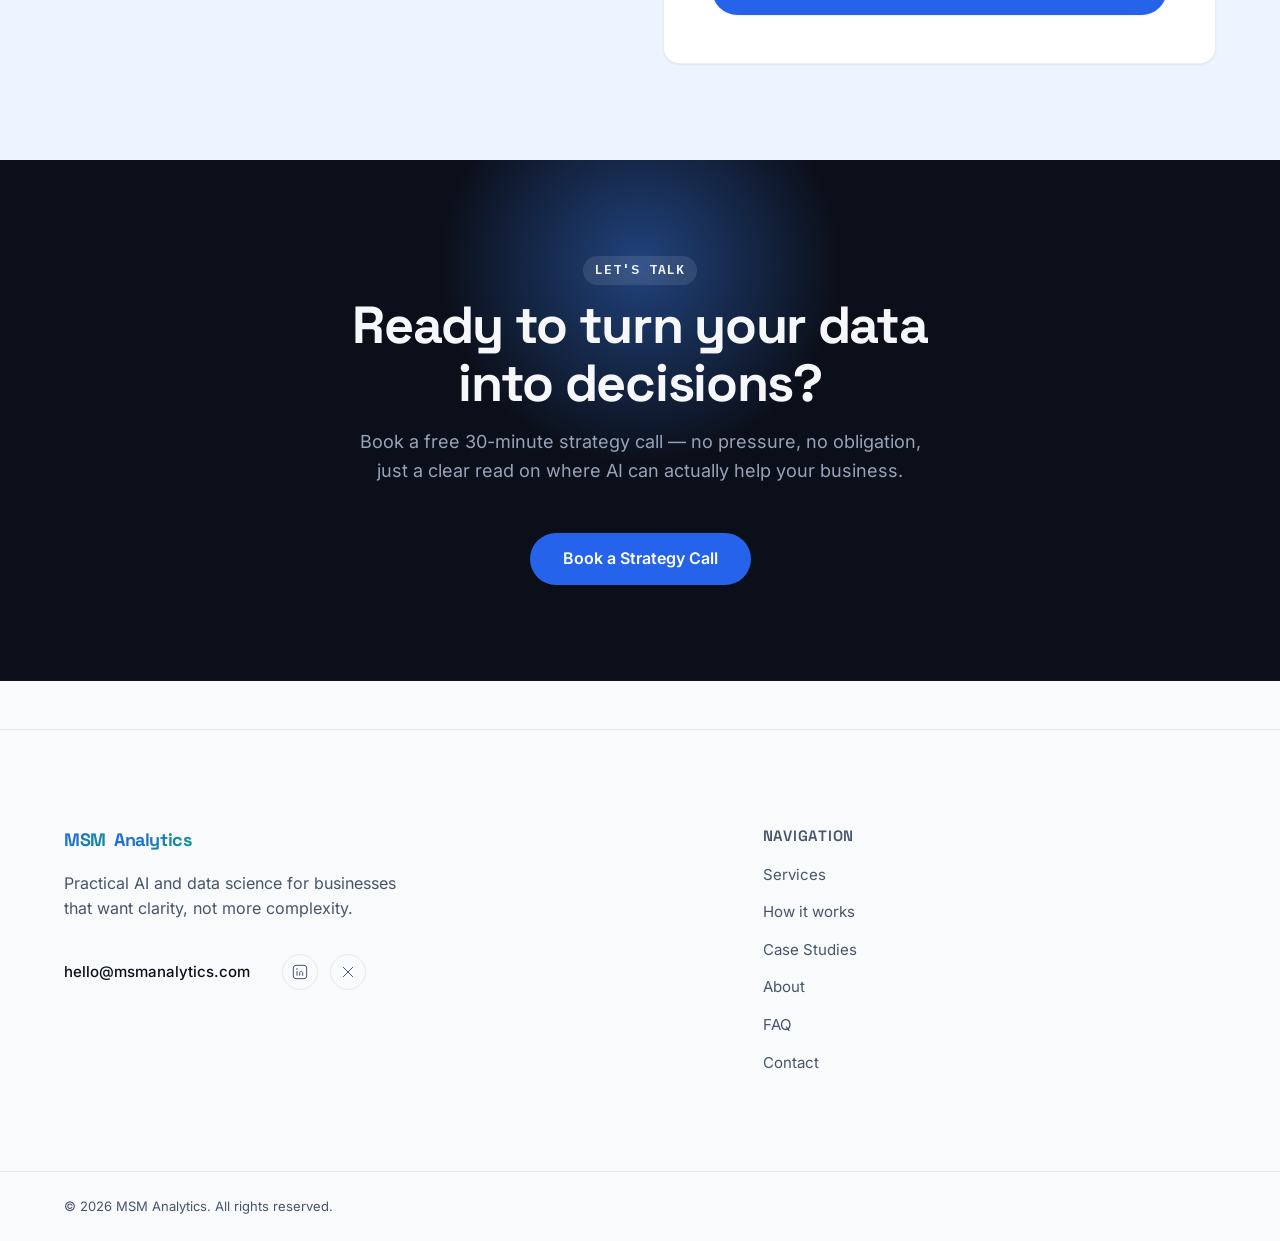
==== commit e5568bfd: "Unify all Book a Strategy Call CTAs to #contact-name index.html's own navbar (both mobile and deskto" ====
--- a/index.html
+++ b/index.html
@@ -87,14 +87,14 @@
                gives those visitors the same CTA reachable via the
                dropdown instead, as the last item. -->
           <li class="navbar__links-cta">
-            <a href="#contact" class="btn btn--primary btn--sm navbar__menu-cta">Book a Strategy Call</a>
+            <a href="#contact-name" class="btn btn--primary btn--sm navbar__menu-cta">Book a Strategy Call</a>
           </li>
         </ul>
       </nav>
 
       <div class="navbar__actions">
         <!-- TODO: replace href with real Calendly URL once available -->
-        <a href="#contact" class="btn btn--primary btn--sm navbar__cta">Book a Strategy Call</a>
+        <a href="#contact-name" class="btn btn--primary btn--sm navbar__cta">Book a Strategy Call</a>
 
         <button
           type="button"
@@ -161,7 +161,7 @@
           </p>
           <div class="hero__actions">
             <!-- TODO: replace href with real Calendly URL once available -->
-            <a href="#contact" class="btn btn--primary">Book a Strategy Call</a>
+            <a href="#contact-name" class="btn btn--primary">Book a Strategy Call</a>
             <a href="#services" class="btn btn--secondary">Explore Services</a>
           </div>
 
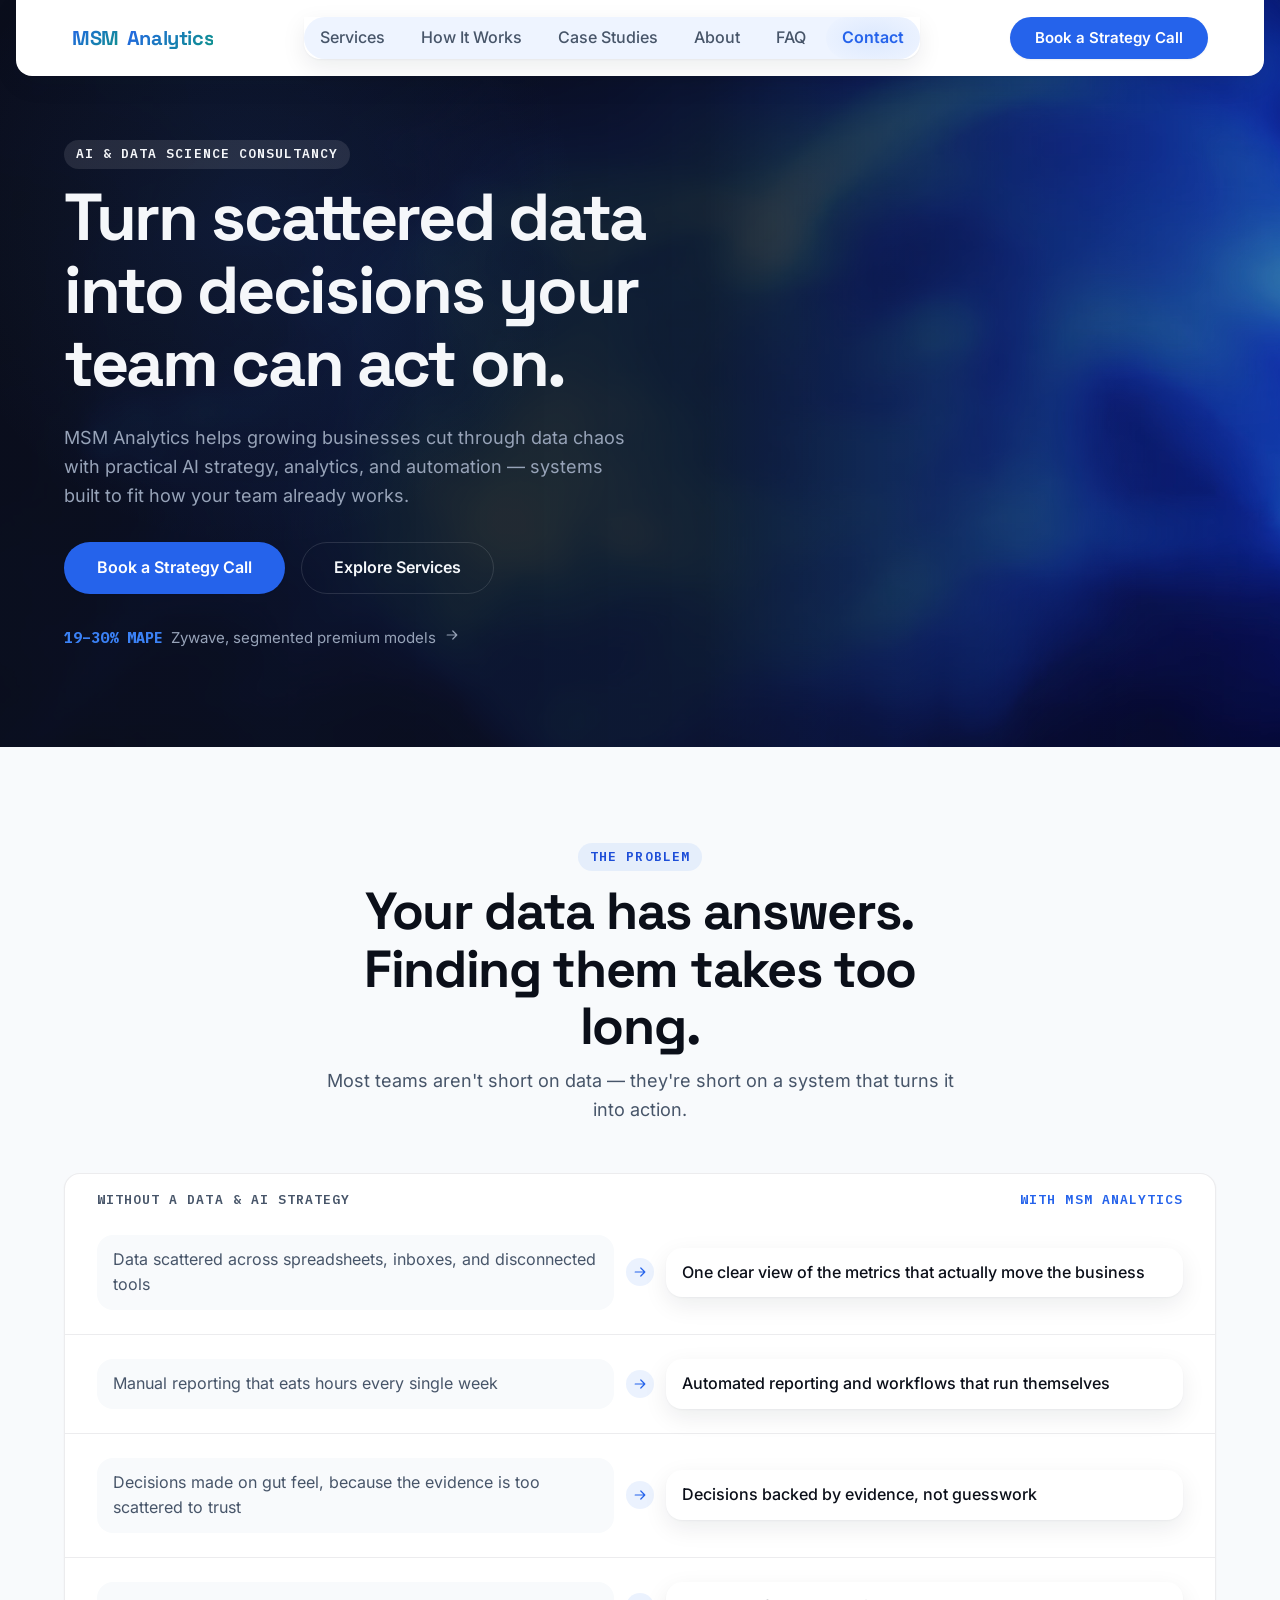
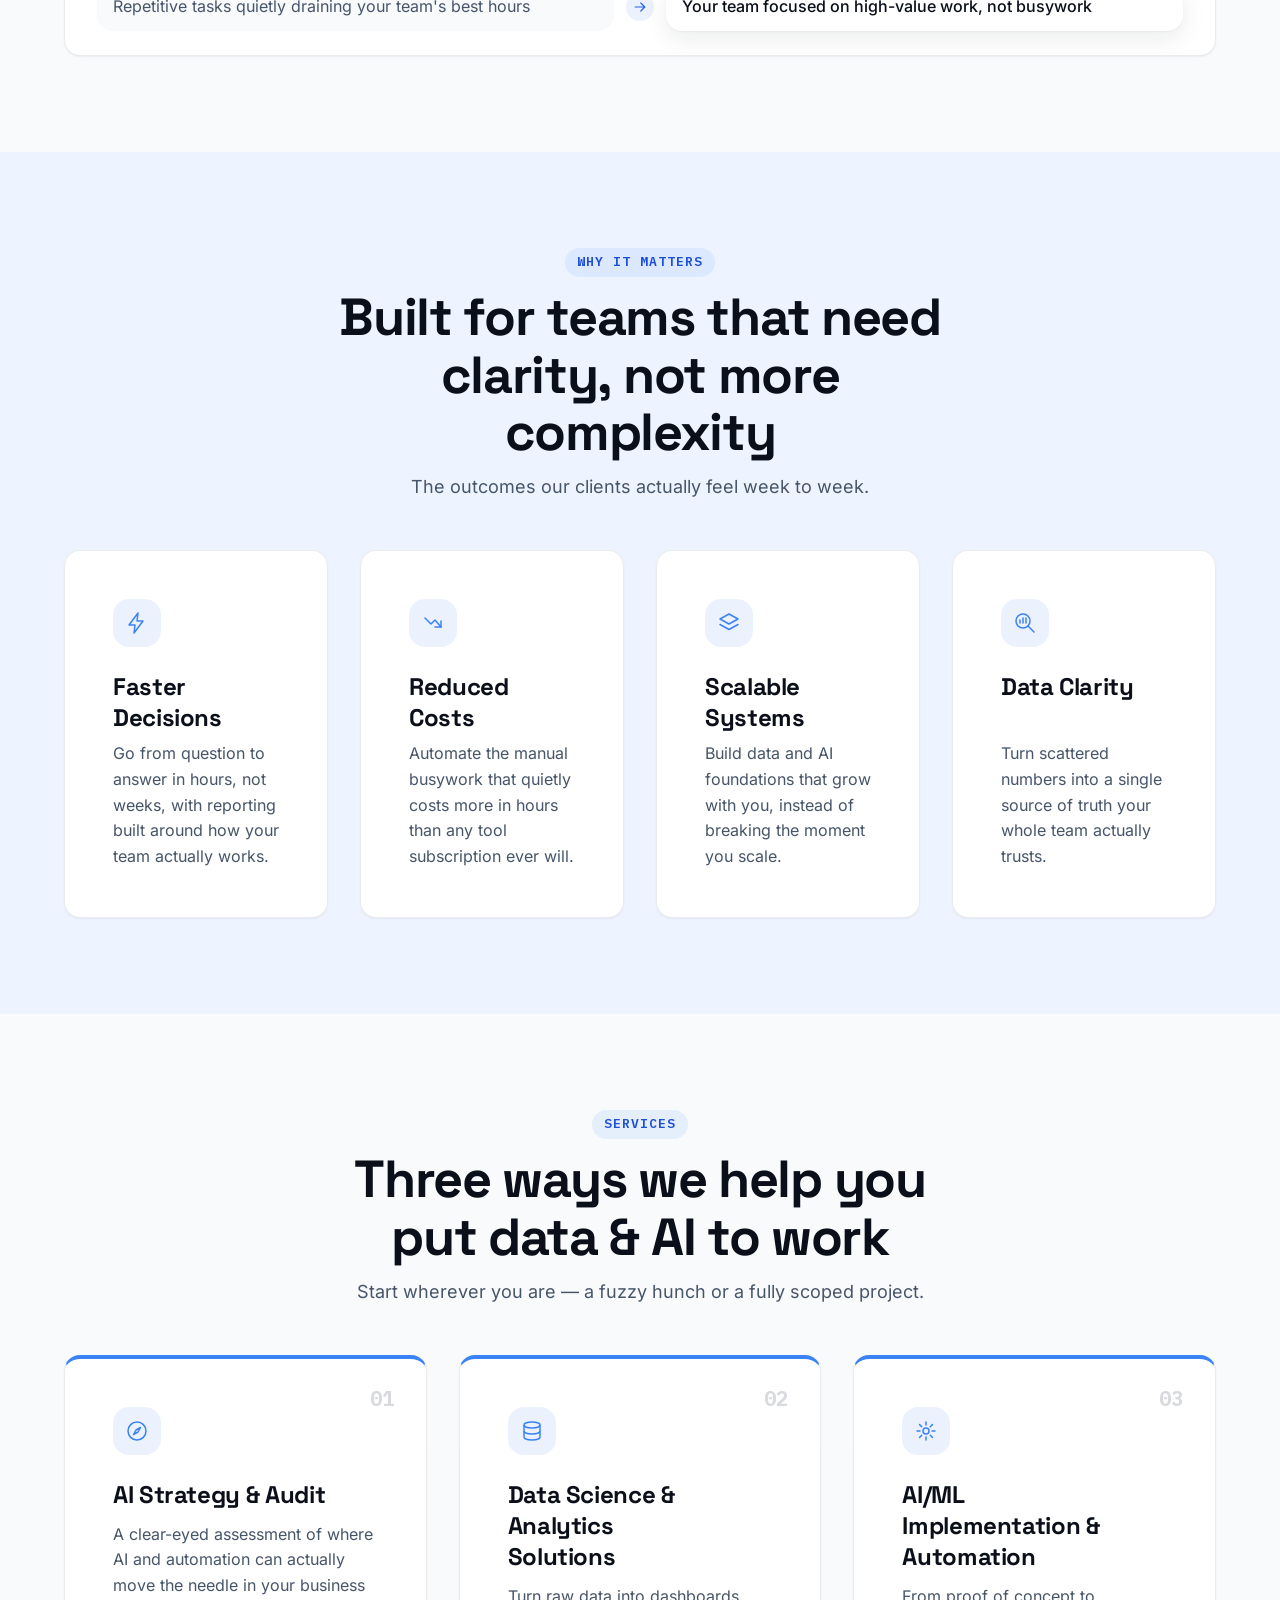
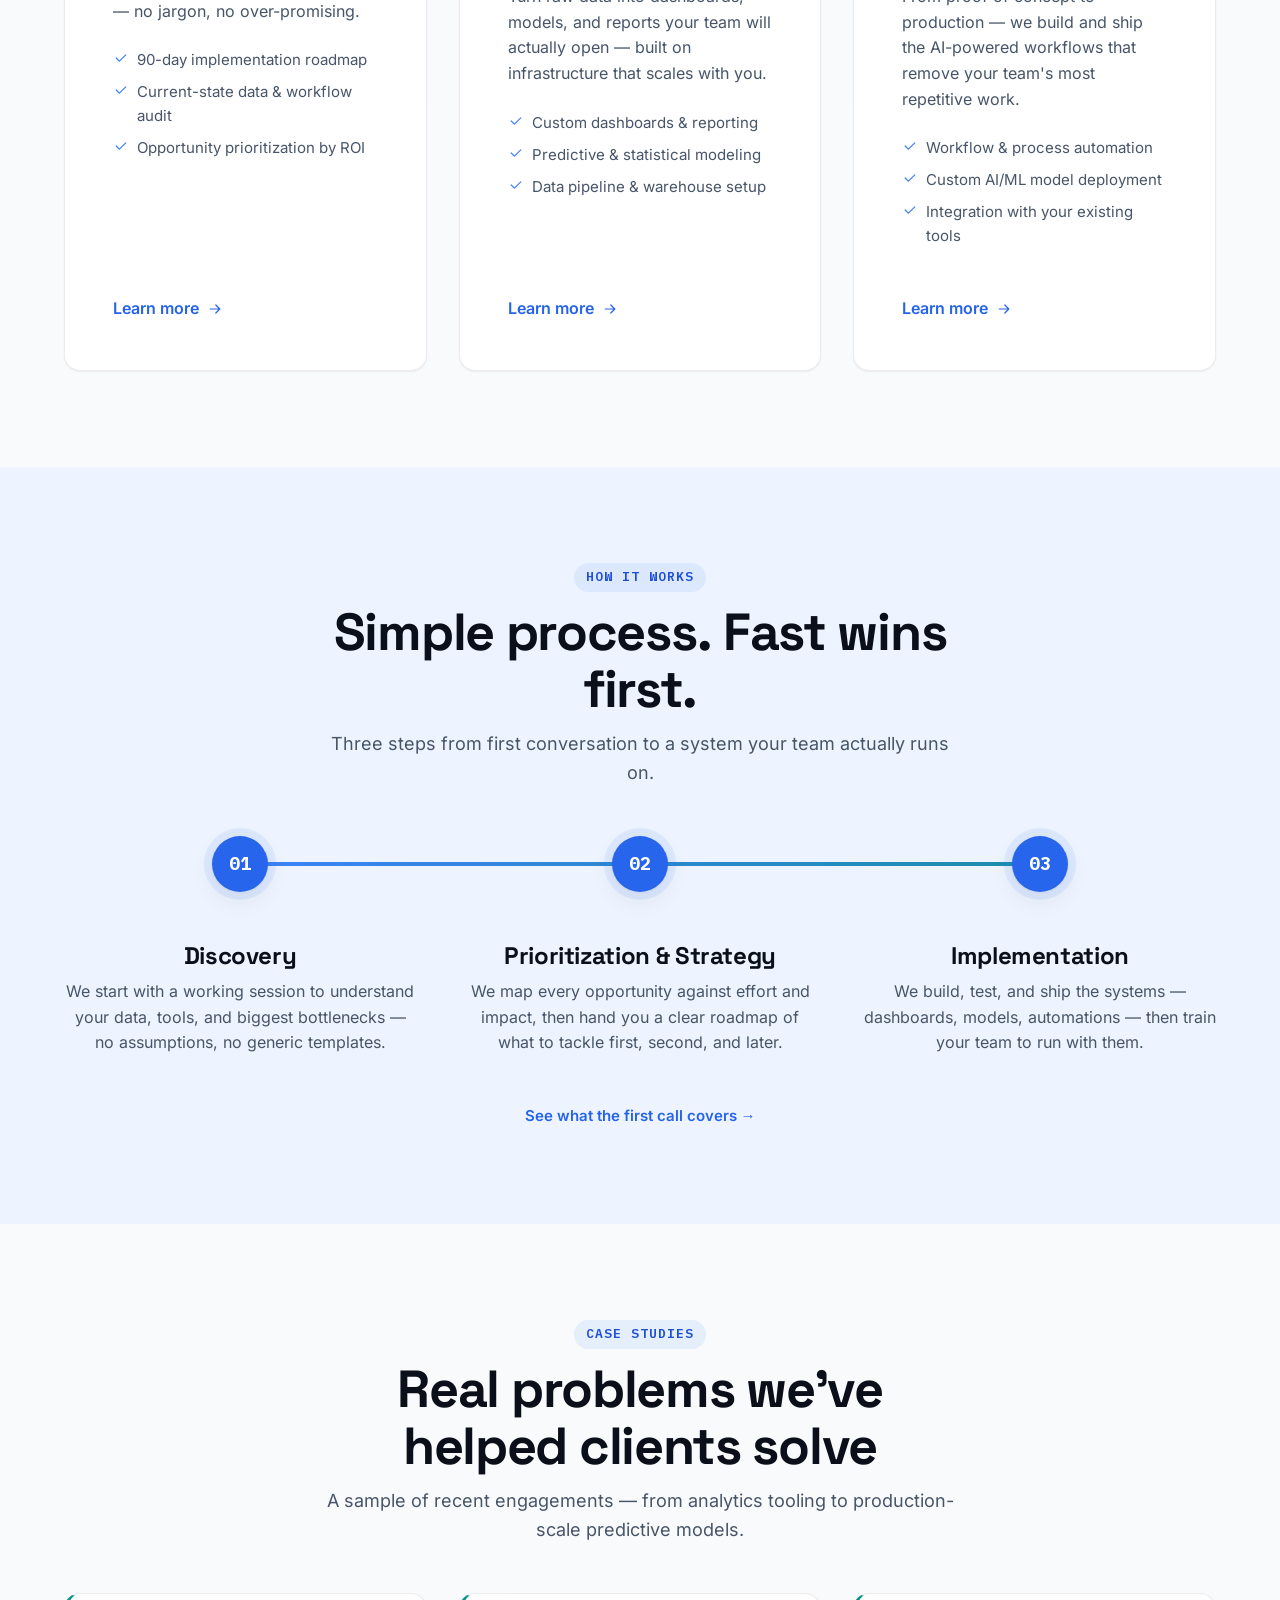
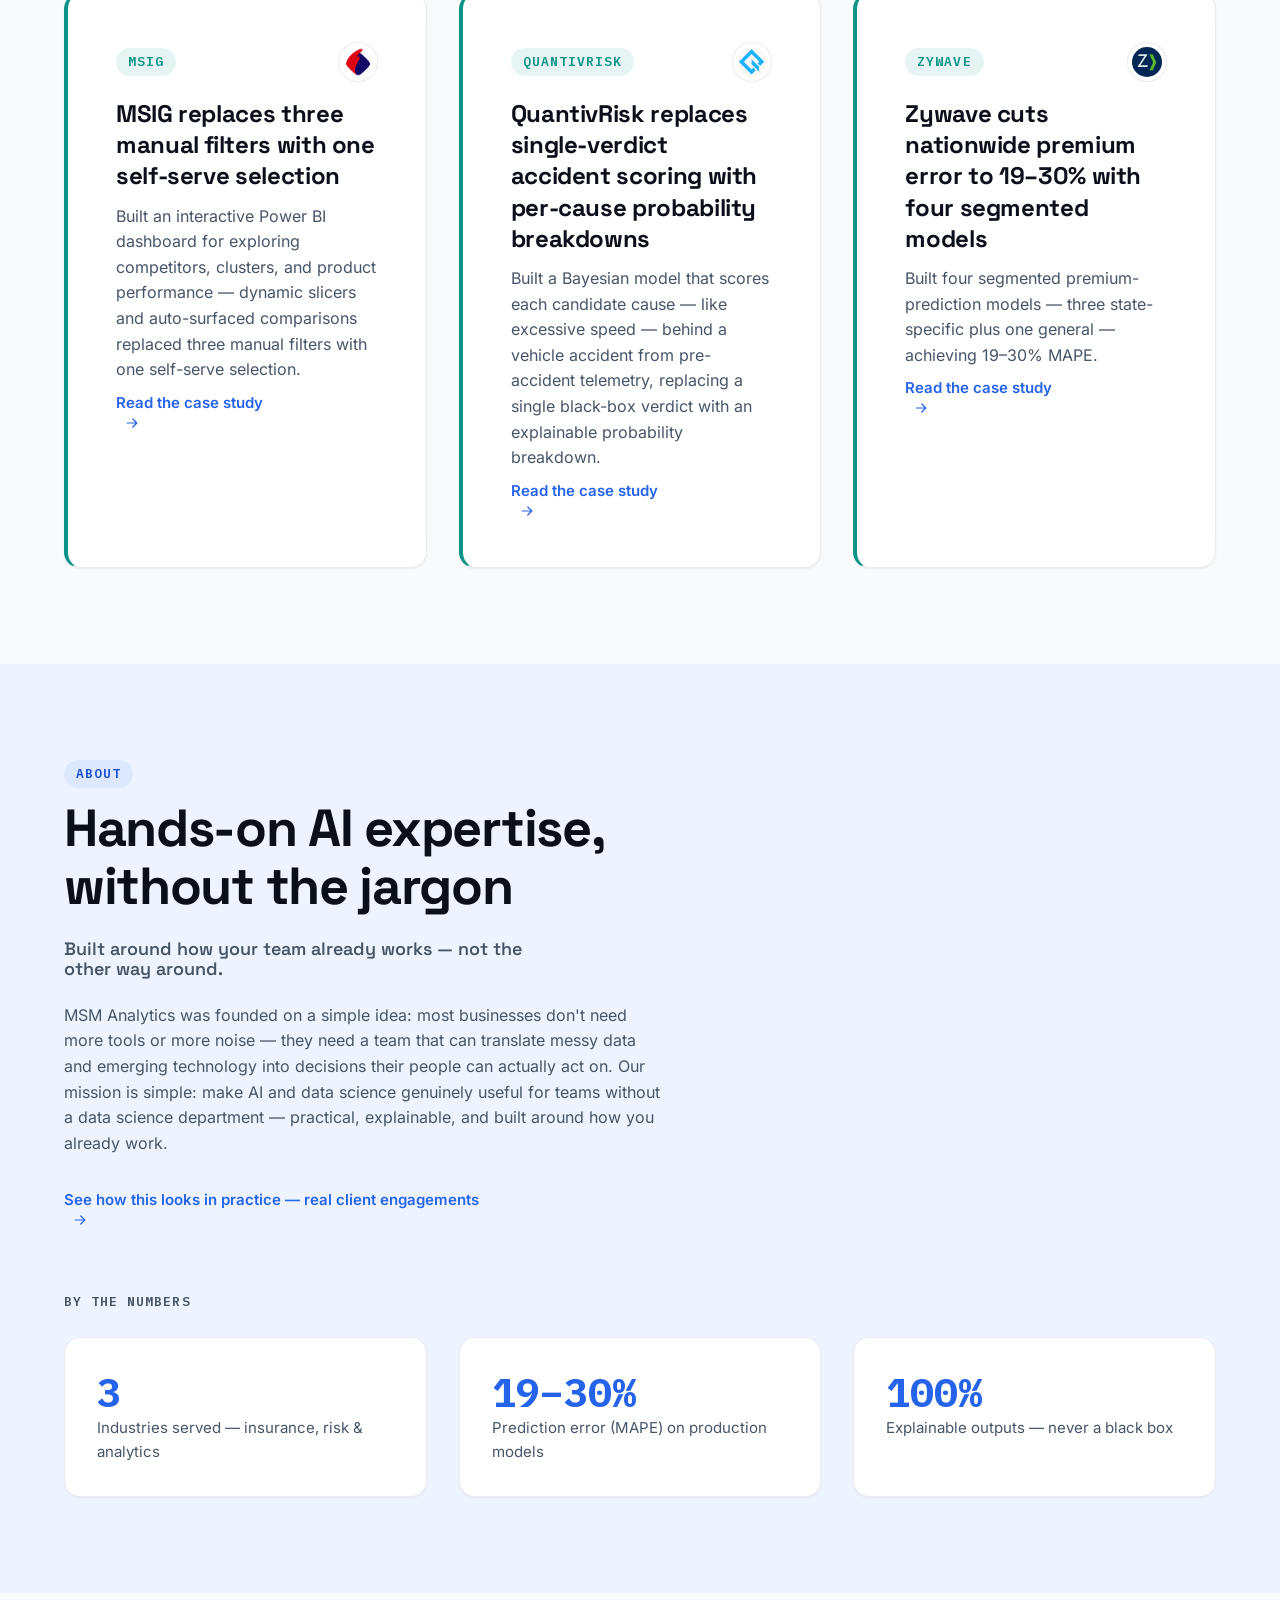
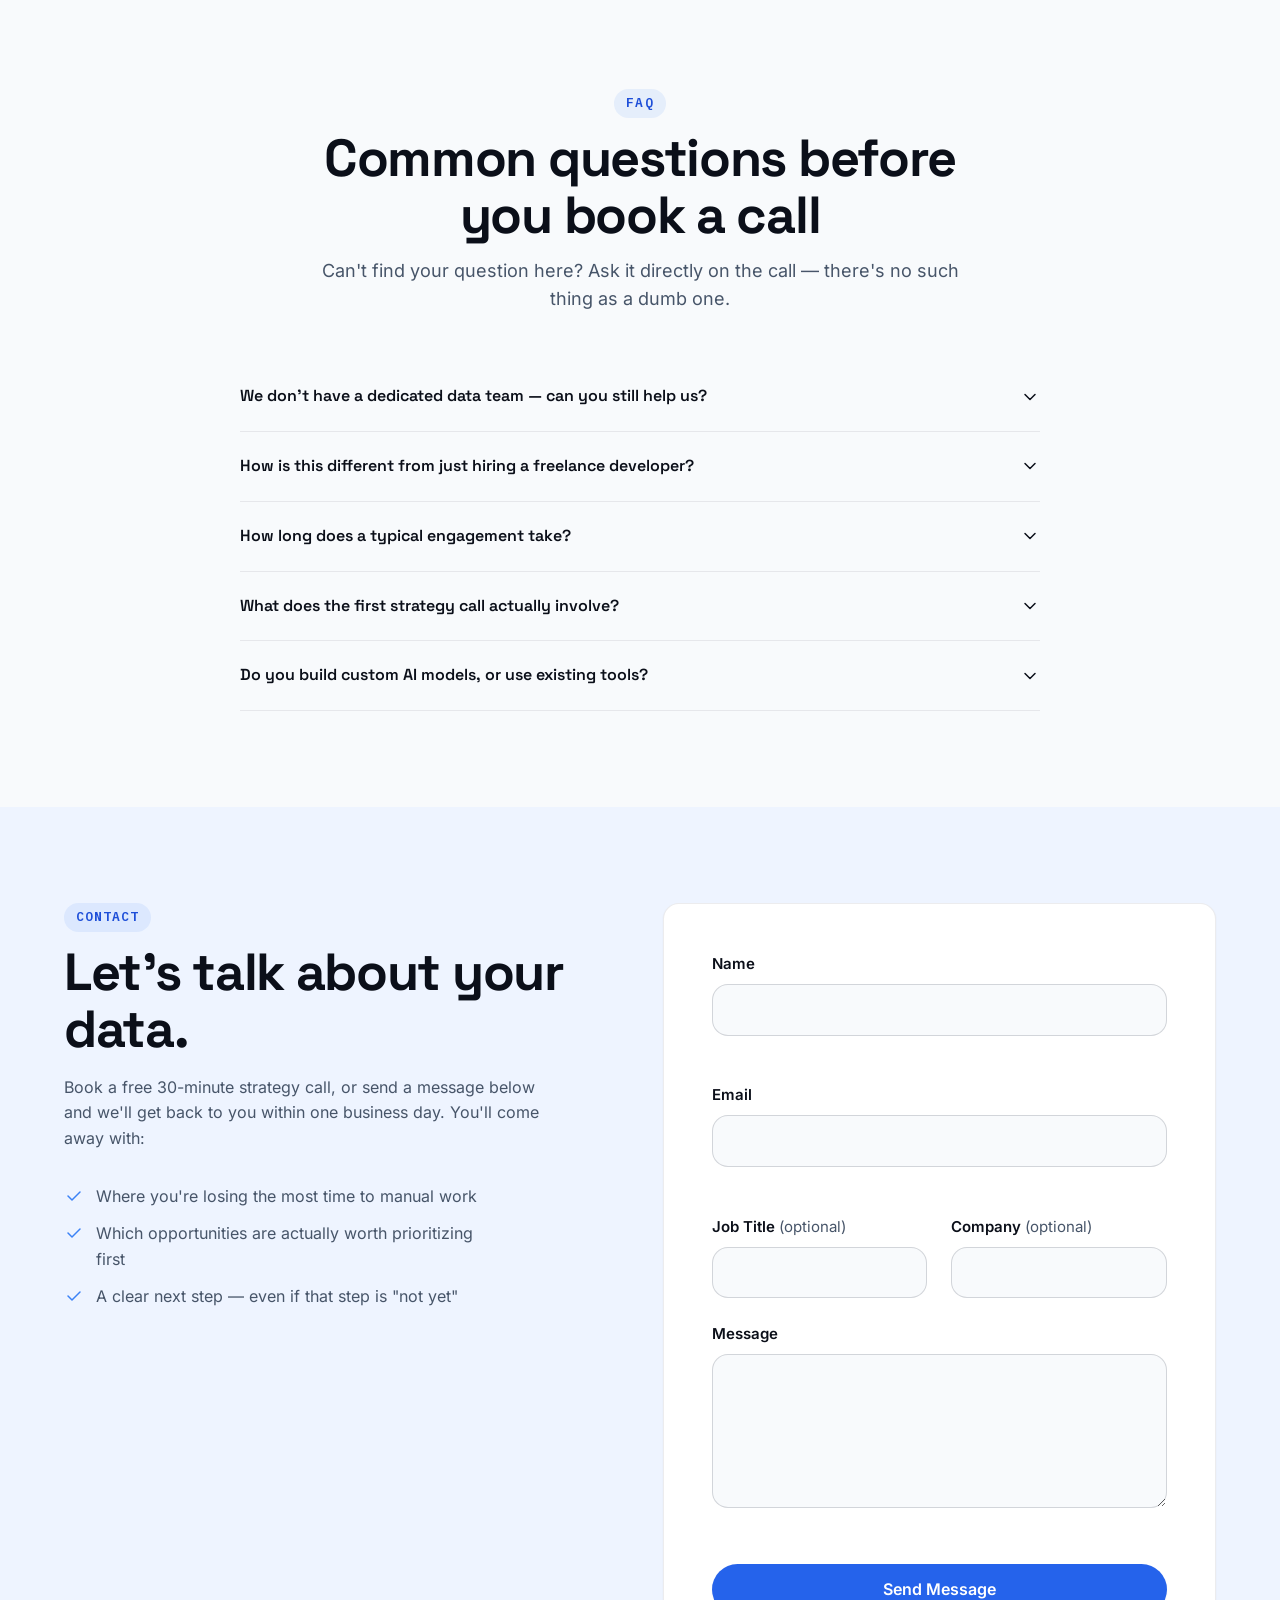
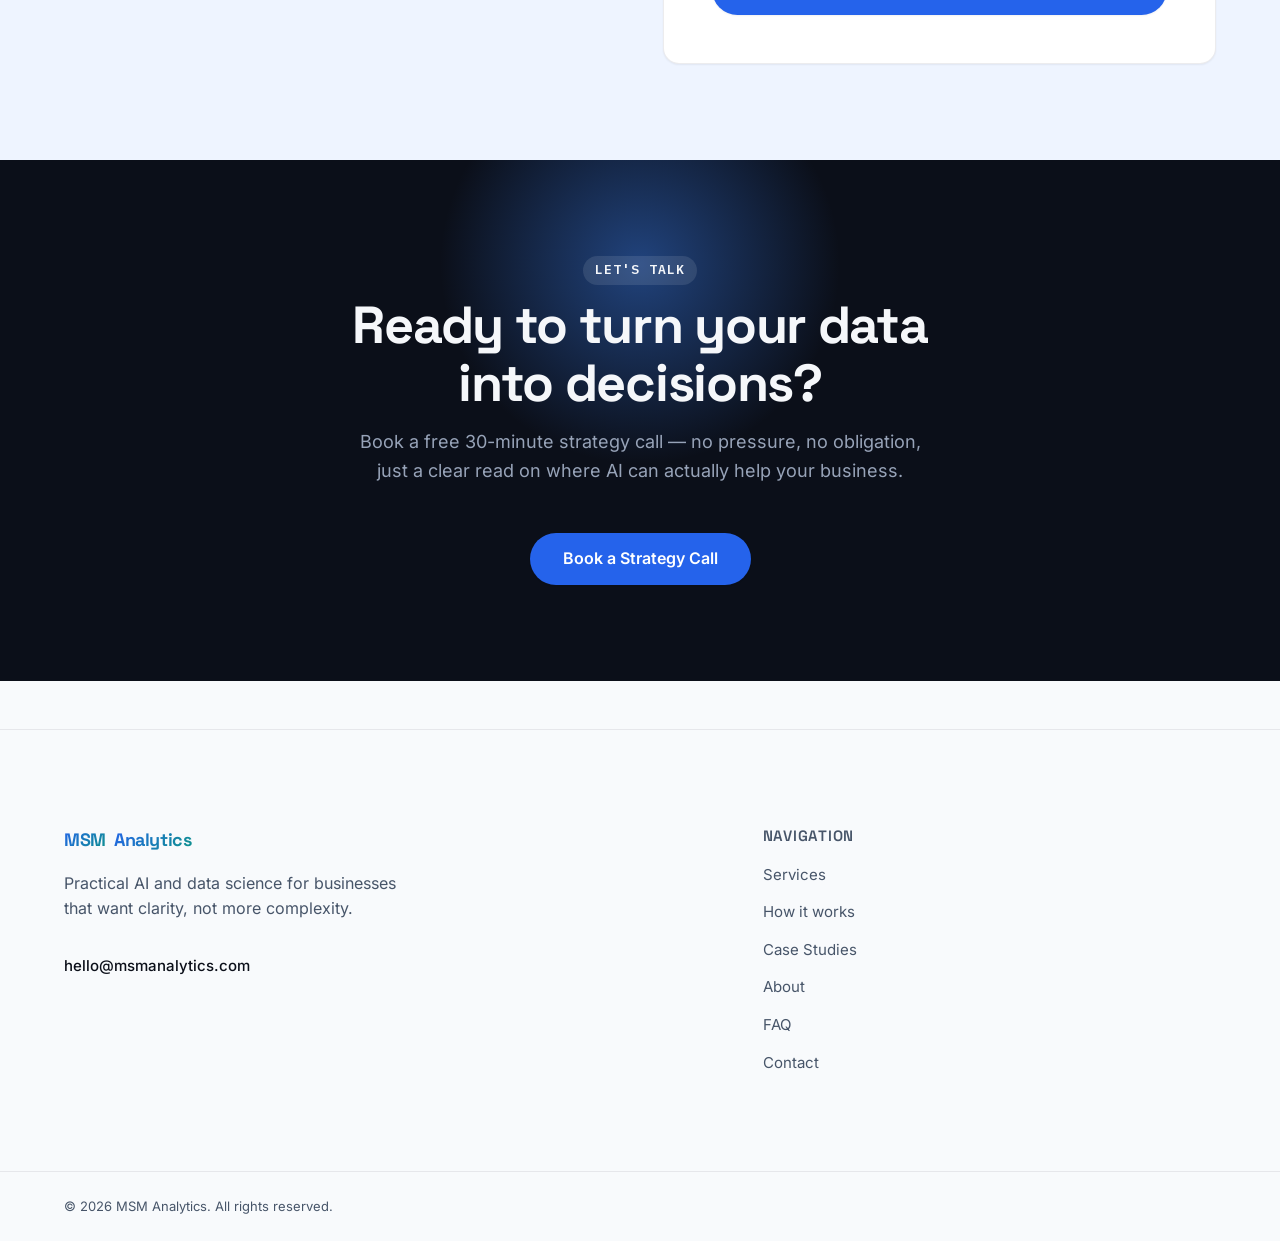
==== commit d7b171d8: "Remove dead footer social links (LinkedIn, X) from all four pages Both pointed to href="#" — never w" ====
--- a/index.html
+++ b/index.html
@@ -728,15 +728,6 @@
 
         <div class="footer__meta">
           <a href="mailto:hello@msmanalytics.com" class="footer__email">hello@msmanalytics.com</a>
-          <div class="footer__socials">
-            <!-- TODO: replace with real social profile URLs -->
-            <a href="#" class="footer__social-link" aria-label="MSM Analytics on LinkedIn">
-              <svg viewBox="0 0 24 24"><rect x="2" y="2" width="20" height="20" rx="4" stroke="currentColor" stroke-width="1.5" fill="none"/><circle cx="7.5" cy="7.5" r="1.2" fill="currentColor"/><path d="M7.5 11v6M11.5 17v-3.5c0-1.5 1-2.5 2.25-2.5s2.25 1 2.25 2.5V17" stroke="currentColor" stroke-width="1.5" fill="none" stroke-linecap="round" stroke-linejoin="round"/></svg>
-            </a>
-            <a href="#" class="footer__social-link" aria-label="MSM Analytics on X">
-              <svg viewBox="0 0 24 24"><path d="M5 5l14 14M19 5 5 19" stroke="currentColor" stroke-width="1.5" stroke-linecap="round"/></svg>
-            </a>
-          </div>
         </div>
       </div>
 
--- a/css/style.css
+++ b/css/style.css
@@ -1877,36 +1877,6 @@
   color: var(--color-accent-hover);
 }
 
-.footer__socials {
-  display: flex;
-  align-items: center;
-  gap: var(--space-3);
-}
-
-.footer__social-link {
-  display: inline-flex;
-  align-items: center;
-  justify-content: center;
-  width: var(--icon-xl);
-  height: var(--icon-xl);
-  border-radius: var(--radius-pill);
-  border: 1px solid var(--color-border);
-  color: var(--color-text-muted);
-  transition: color var(--transition-fast), border-color var(--transition-fast),
-    background-color var(--transition-fast);
-}
-
-.footer__social-link svg {
-  width: var(--icon-xs);
-  height: var(--icon-xs);
-}
-
-.footer__social-link:hover {
-  color: var(--color-accent);
-  border-color: var(--color-accent);
-  background-color: var(--color-accent-soft);
-}
-
 .footer__nav-heading {
   margin-bottom: var(--space-4);
   font-size: var(--font-size-sm);
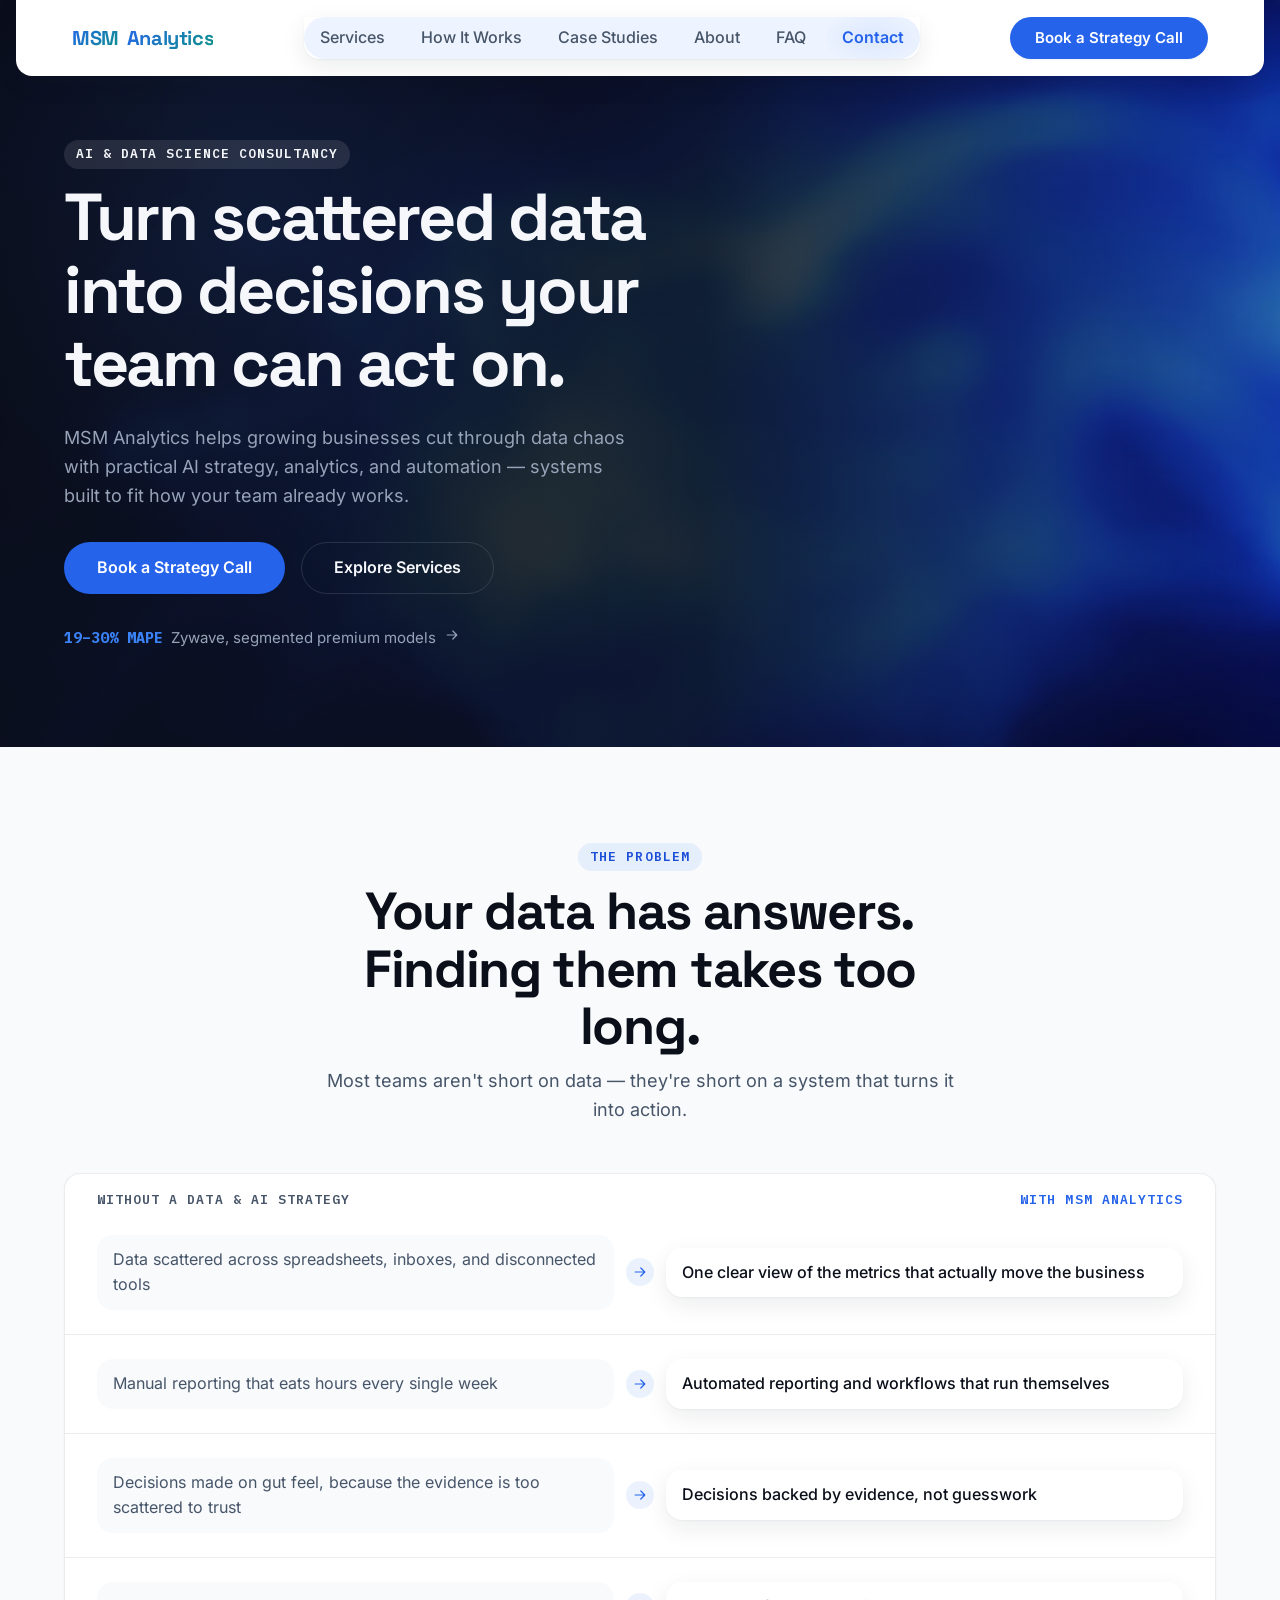
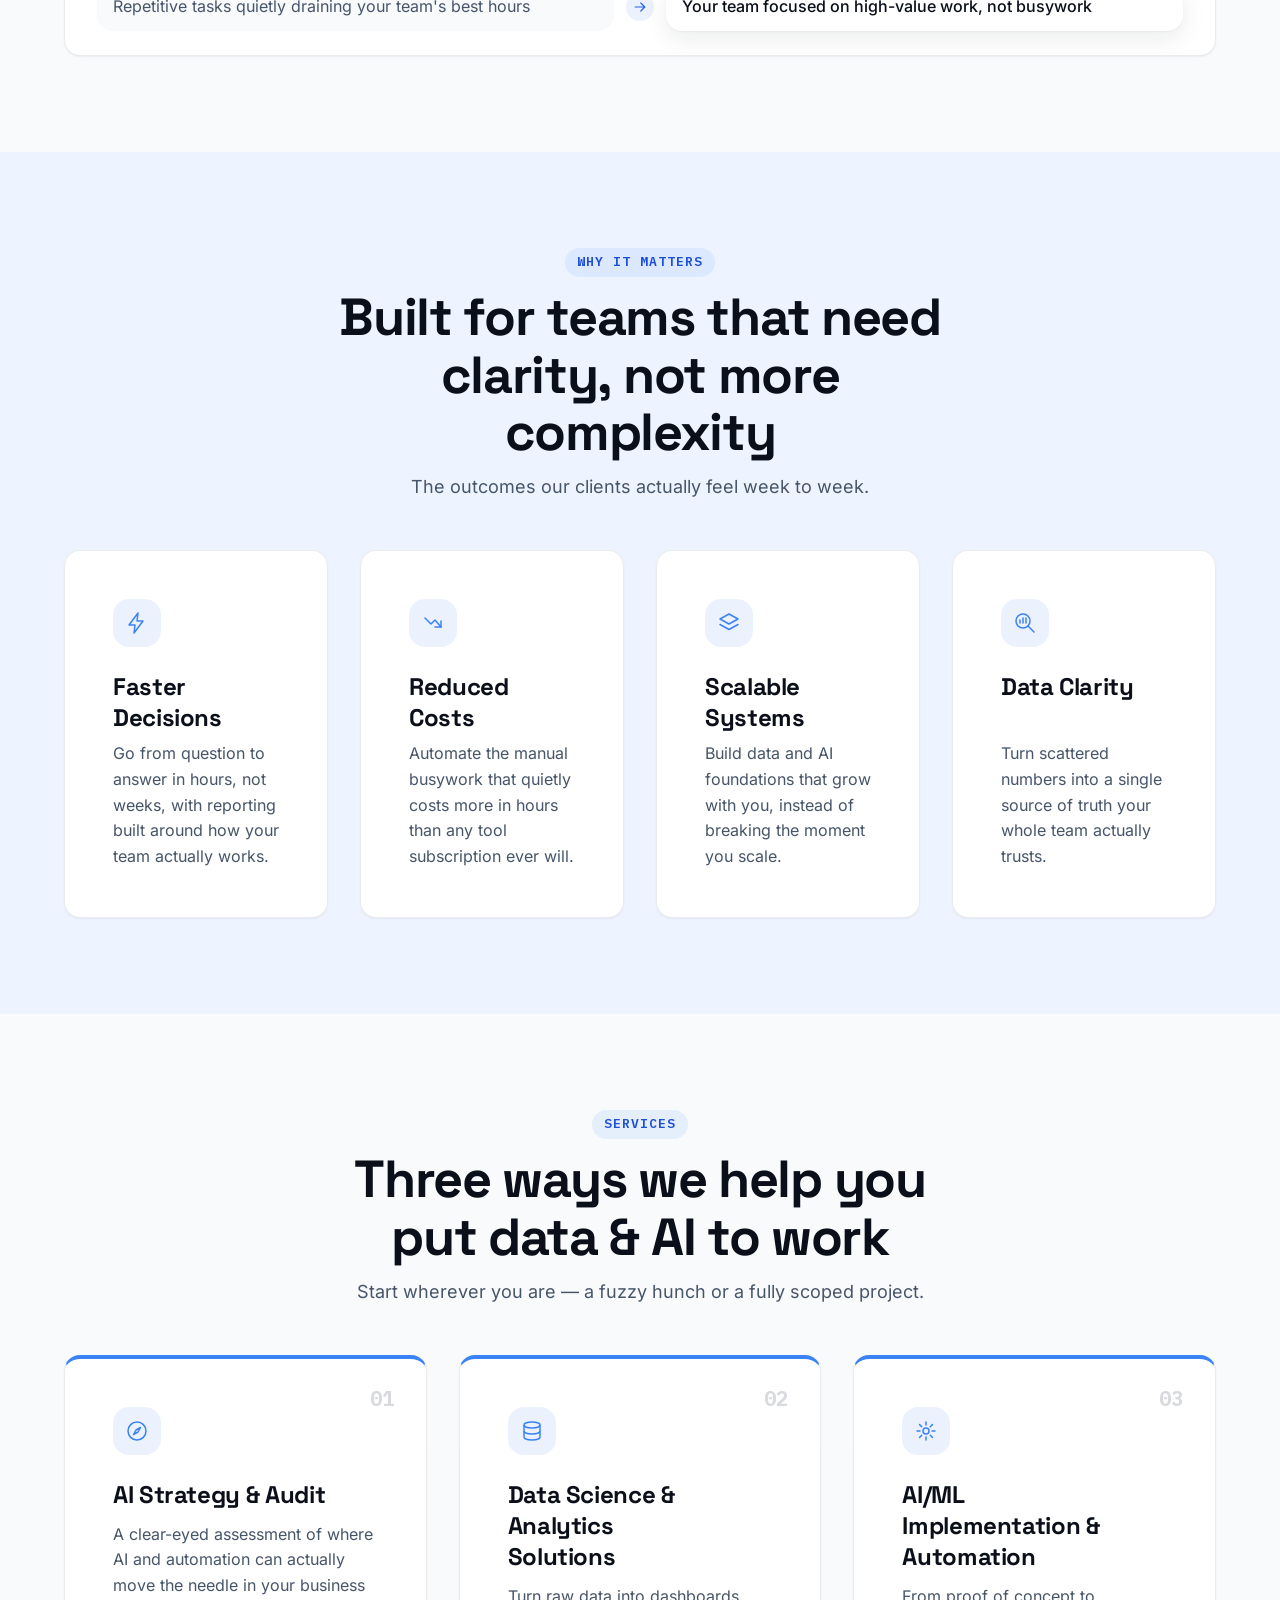
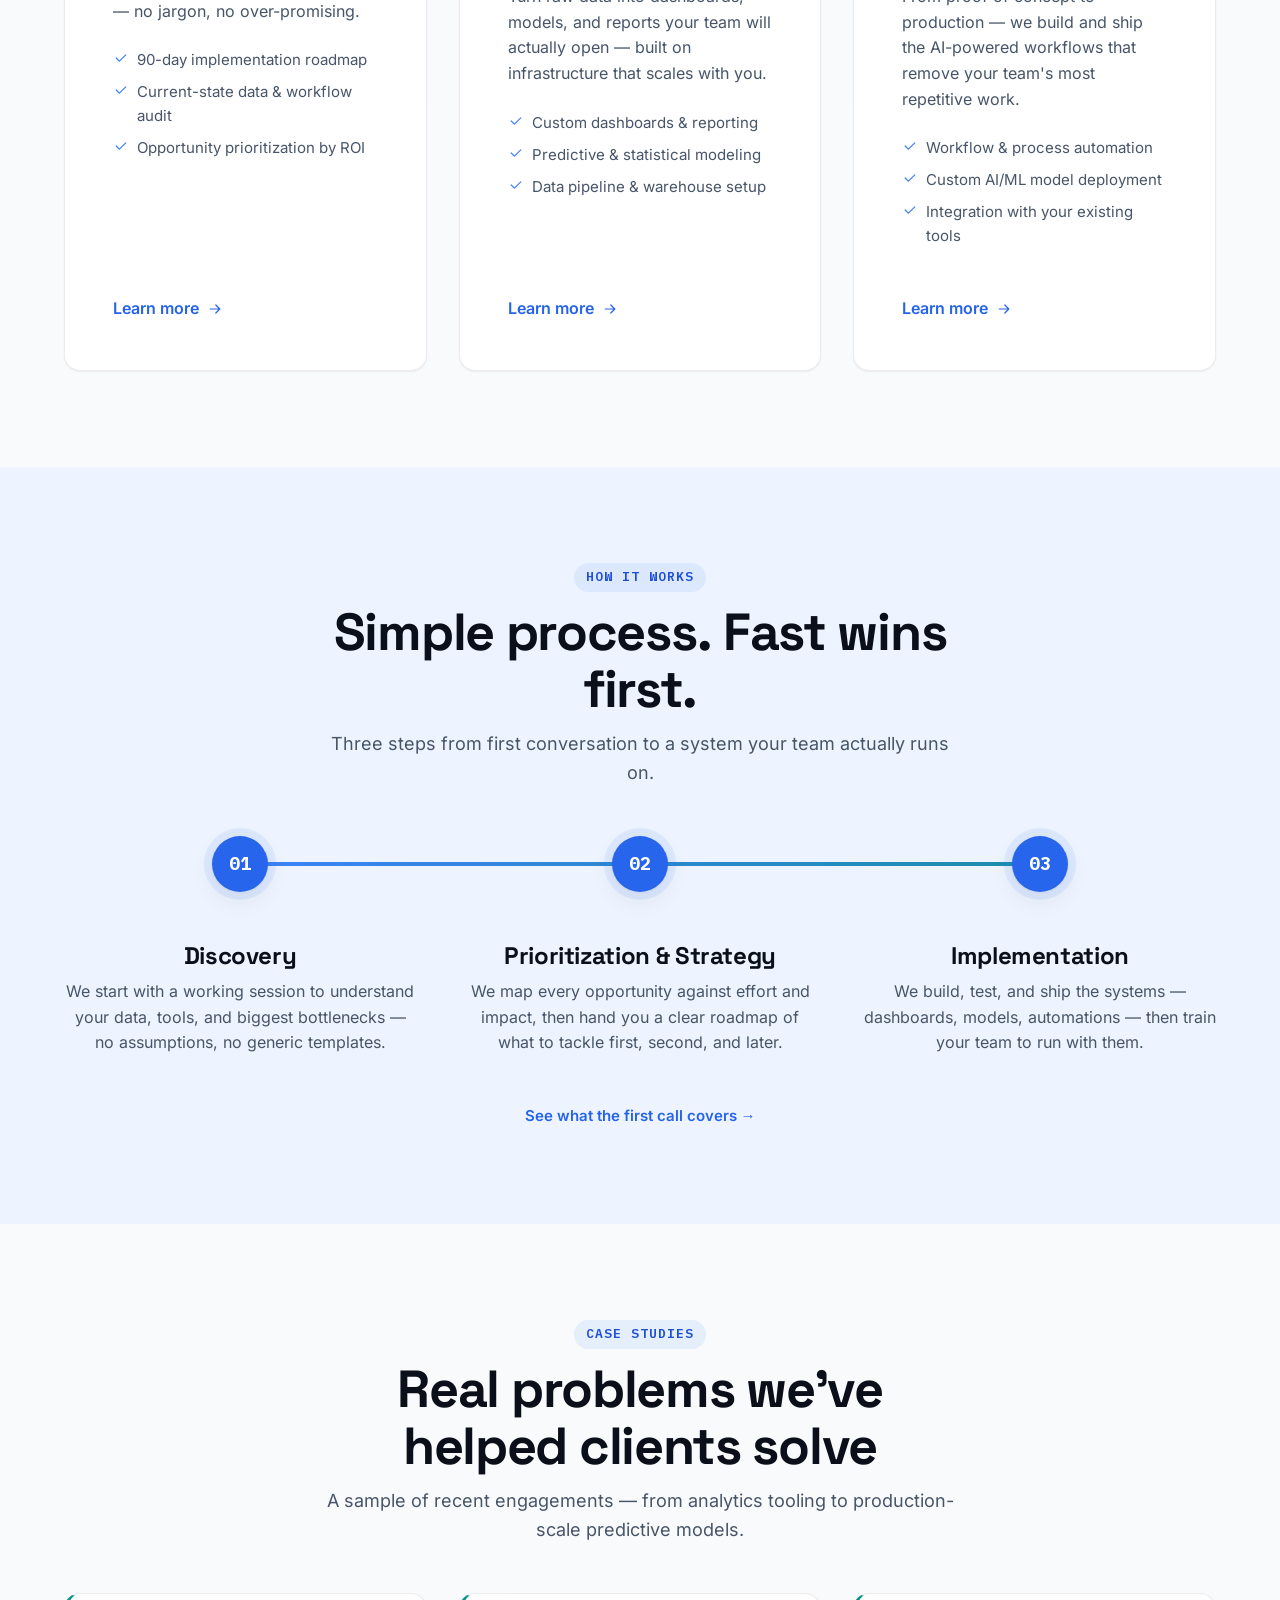
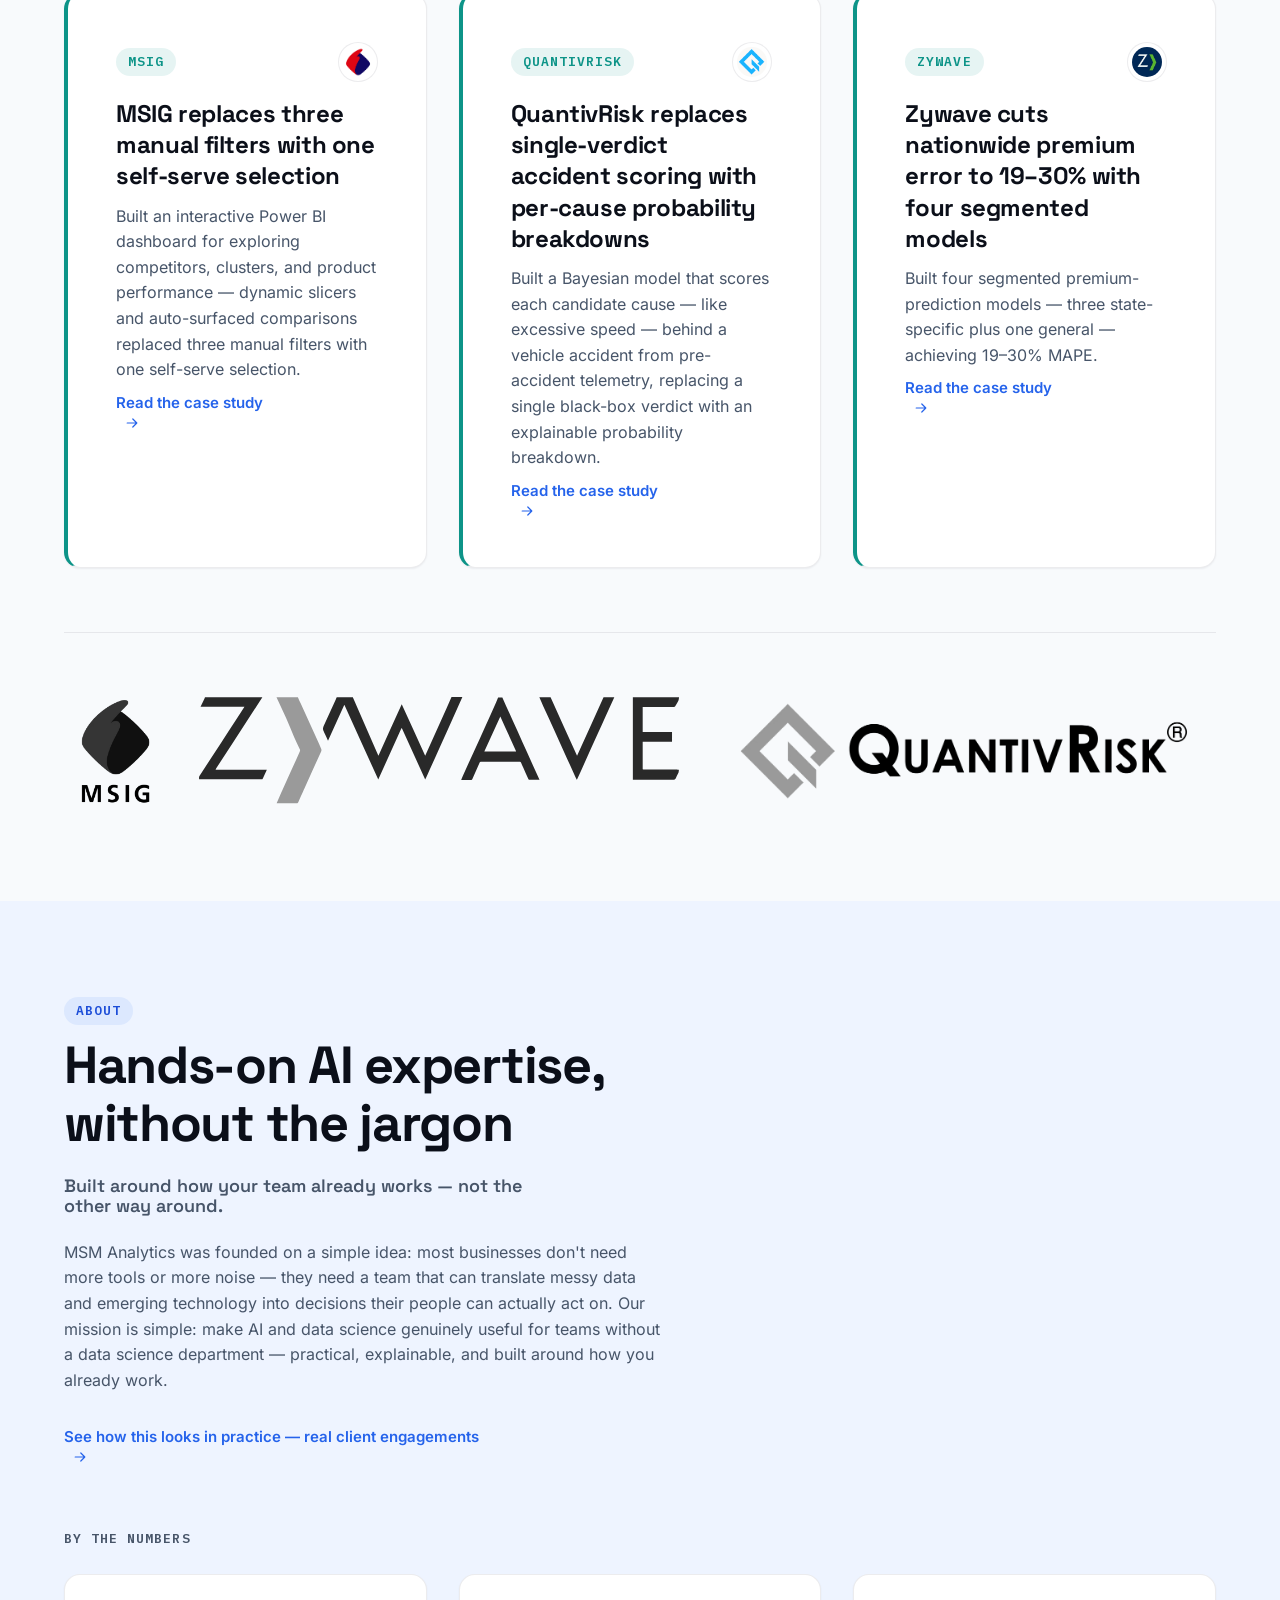
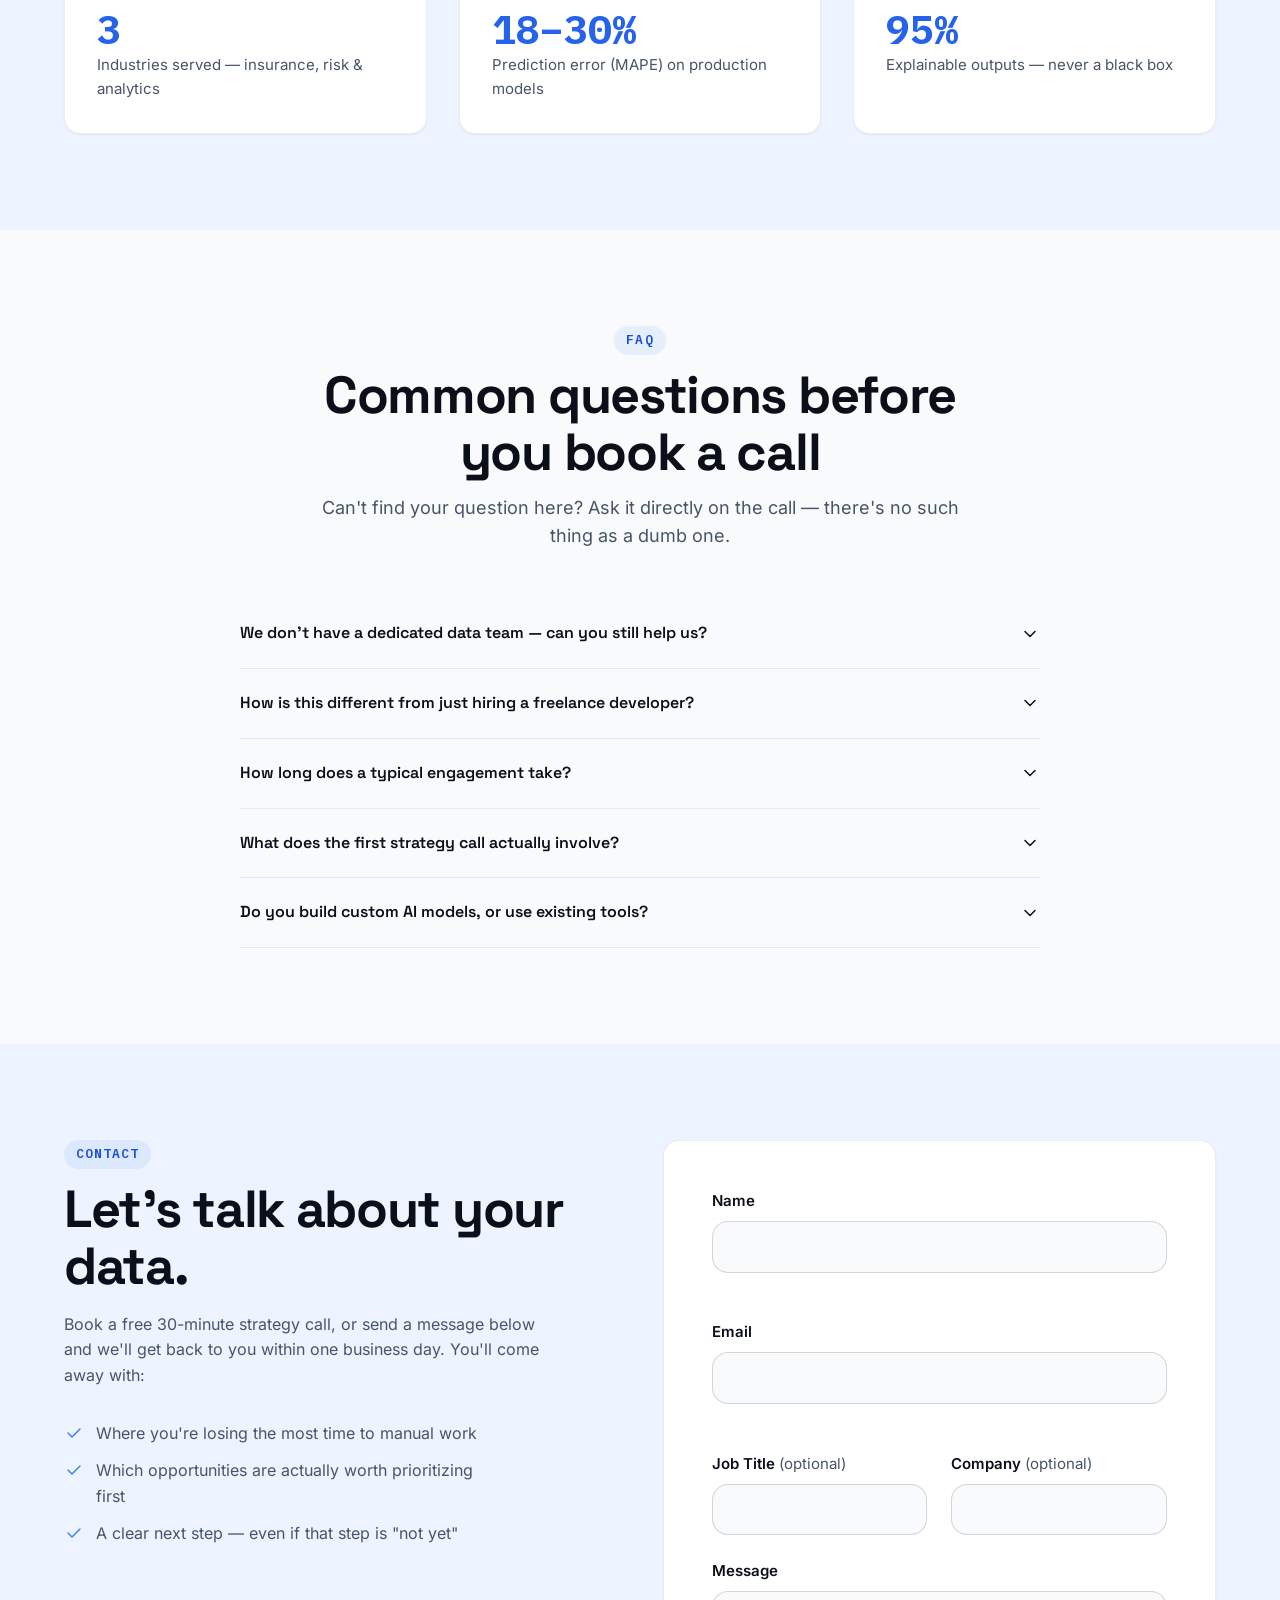
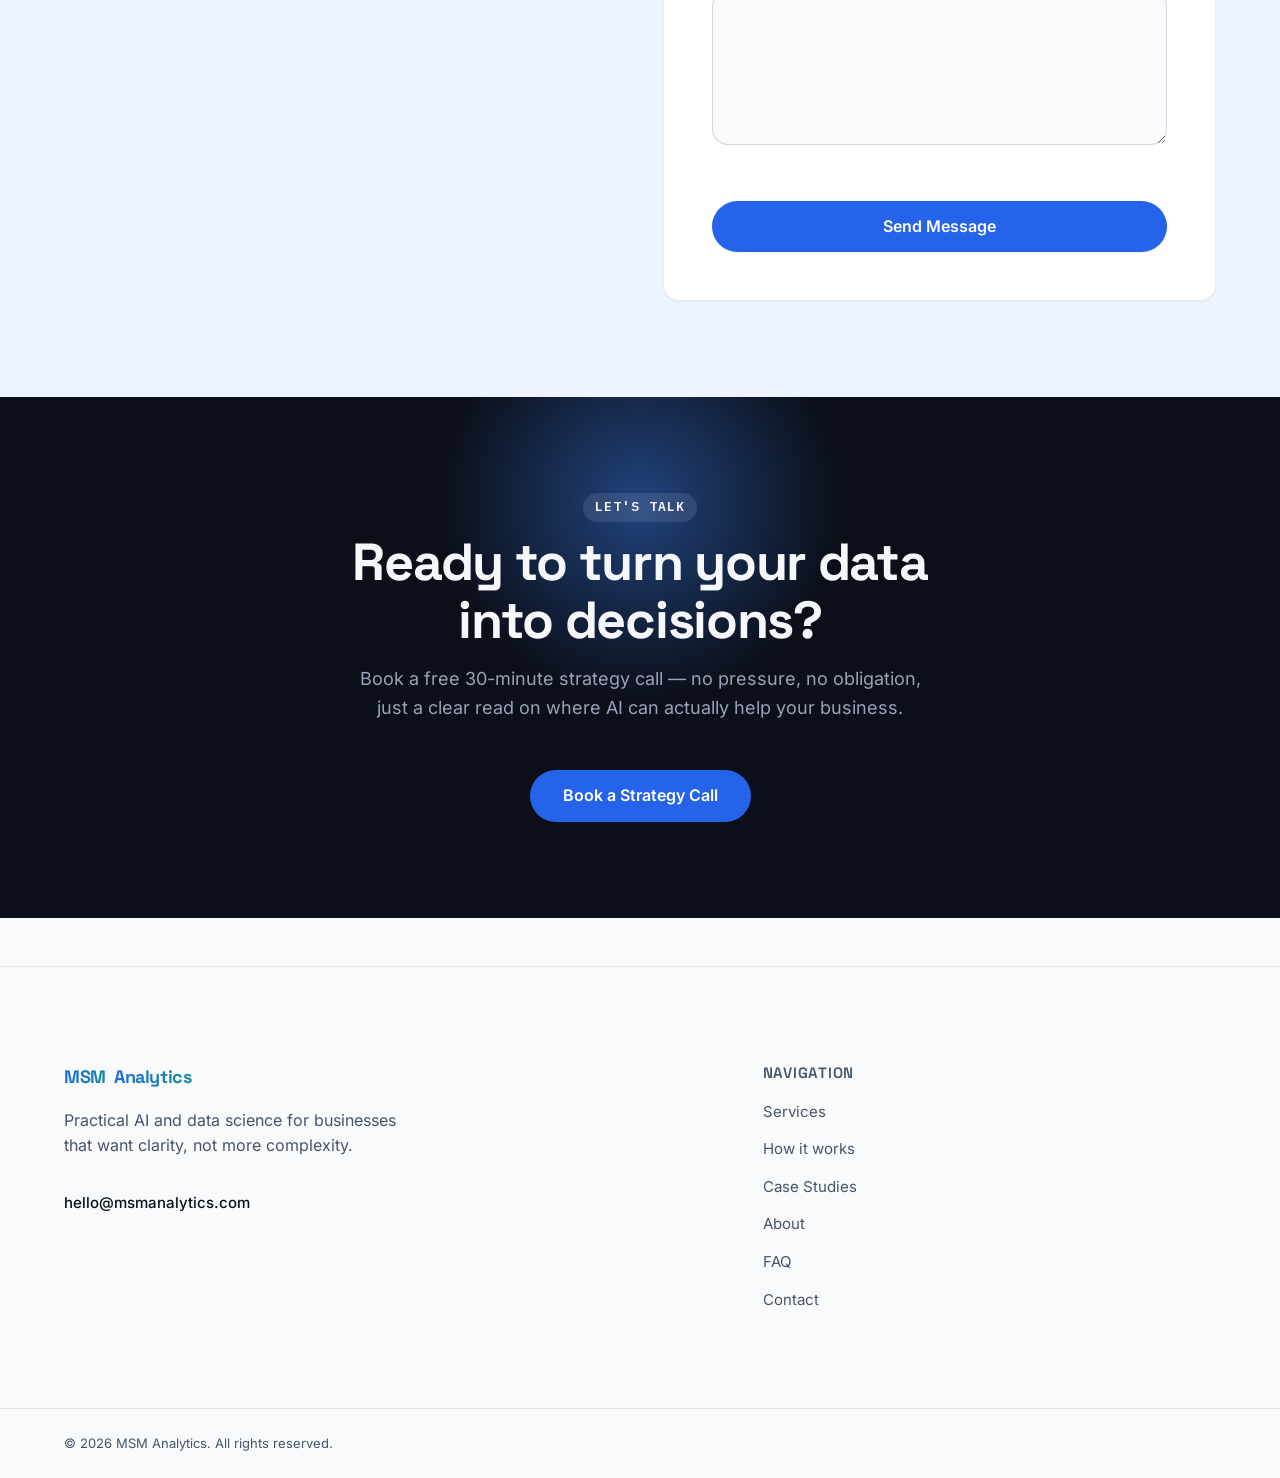
==== commit a58c2dda: "Add greyscale client logo strip closing the Case Studies section Decoupled from .client-logo-chip (u" ====
--- a/index.html
+++ b/index.html
@@ -458,6 +458,13 @@
           </article>
 
         </div>
+
+        <div class="work__logos reveal">
+          <img src="assets/logos/msig.webp" width="500" height="760" alt="MSIG" loading="lazy">
+          <img src="assets/logos/zywave-wordmark.svg" width="138" height="31" alt="Zywave" loading="lazy">
+          <img src="assets/logos/quantivrisk-horizontal.webp" width="2300" height="525" alt="QuantivRisk" loading="lazy">
+        </div>
+
       </div>
     </section>
 
--- a/css/style.css
+++ b/css/style.css
@@ -1400,6 +1400,37 @@
   min-height: calc(var(--line-height-snug) * 2em);
 }
 
+/* Client logo strip — closes #work, decoupled from .client-logo-chip
+   above (which stays unchanged). Full writeup: CLAUDE.md's "Client logo
+   strip" note. Short version: stacked (column) by default because a
+   single row needs more width than three marks — two of them ~4.4:1
+   wordmarks — can fit inside --container-max-width (1200px) at a
+   120-140px height with any real gap (verified: at 120px the three
+   marks' combined natural width alone is ~1139px, leaving under 15px
+   total for both gaps in a 1152px content area). Row layout, at a
+   reduced height, only turns on at the 1280px breakpoint in
+   responsive.css — the first point with room to fit all three on one
+   line with a real gap. Stacked mode has no such ceiling (only one
+   mark's width is ever measured against the container at a time), so it
+   carries the full requested height. */
+
+.work__logos {
+  display: flex;
+  flex-direction: column;
+  align-items: center;
+  gap: var(--space-8);
+  margin-top: var(--space-10);
+  padding-top: var(--space-10);
+  border-top: 1px solid var(--color-border);
+}
+
+.work__logos img {
+  height: var(--client-logo-strip-height);
+  width: auto;
+  max-width: 100%;
+  filter: grayscale(1);
+}
+
 /* ===== ABOUT ===== */
 
 /* Content is a plain full-width block now — no longer paired in a grid
--- a/css/responsive.css
+++ b/css/responsive.css
@@ -229,6 +229,25 @@
   }
 }
 
+/* ===== WORK — client logo strip: promote from stacked to a single row.
+   Deliberately the 1280px breakpoint, not the shared 768px/1024px ones
+   used everywhere else in this file — see the width-budget comment on
+   .work__logos in style.css. Below 1280px this is the ONLY thing that
+   changes; .work__logos img already renders at the full stacked height
+   with width:auto/max-width:100%, so there's nothing else to override
+   for phones or tablets. ===== */
+@media (min-width: 1280px) {
+  .work__logos {
+    flex-direction: row;
+    justify-content: center;
+    gap: var(--space-8);
+  }
+
+  .work__logos img {
+    height: var(--client-logo-strip-height-row);
+  }
+}
+
 /* ===== CTA BAND ===== */
 
 /* The mobile transparent-stop (18%, style.css) is tuned for --hero-
